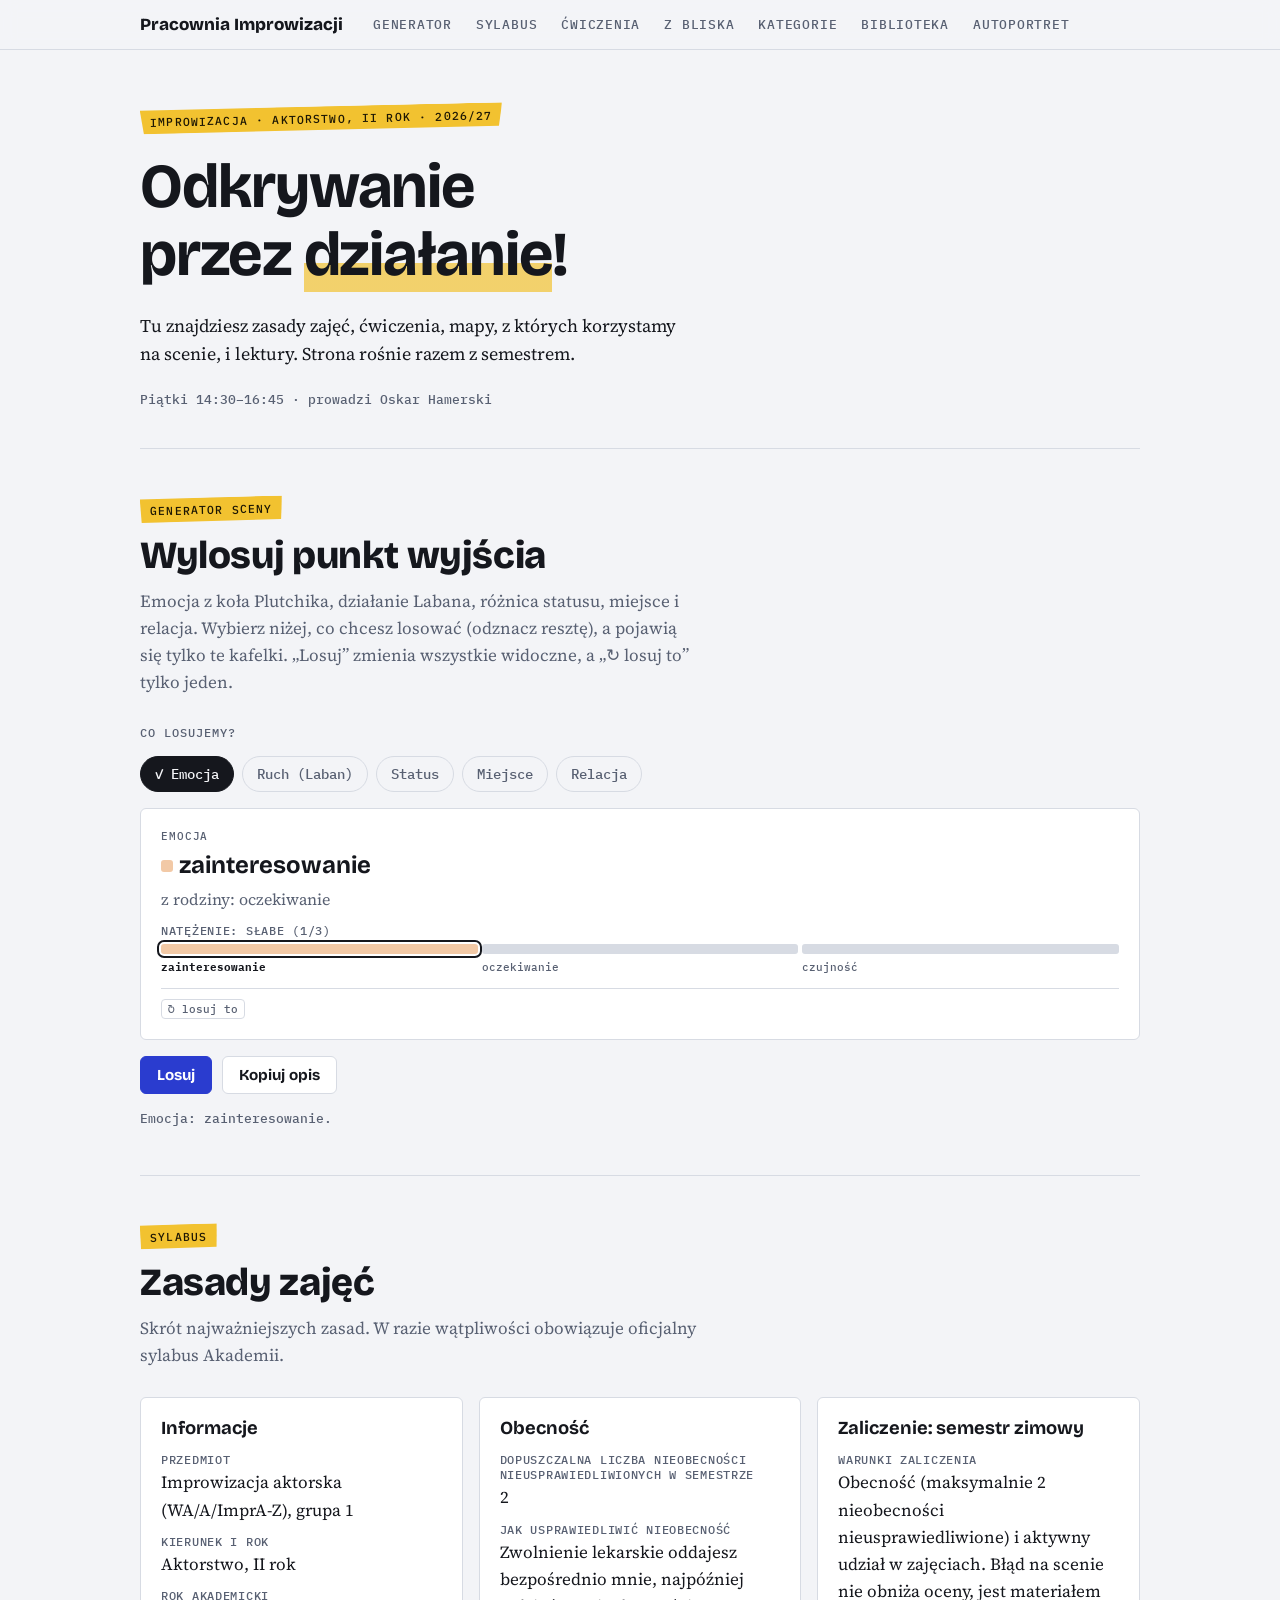
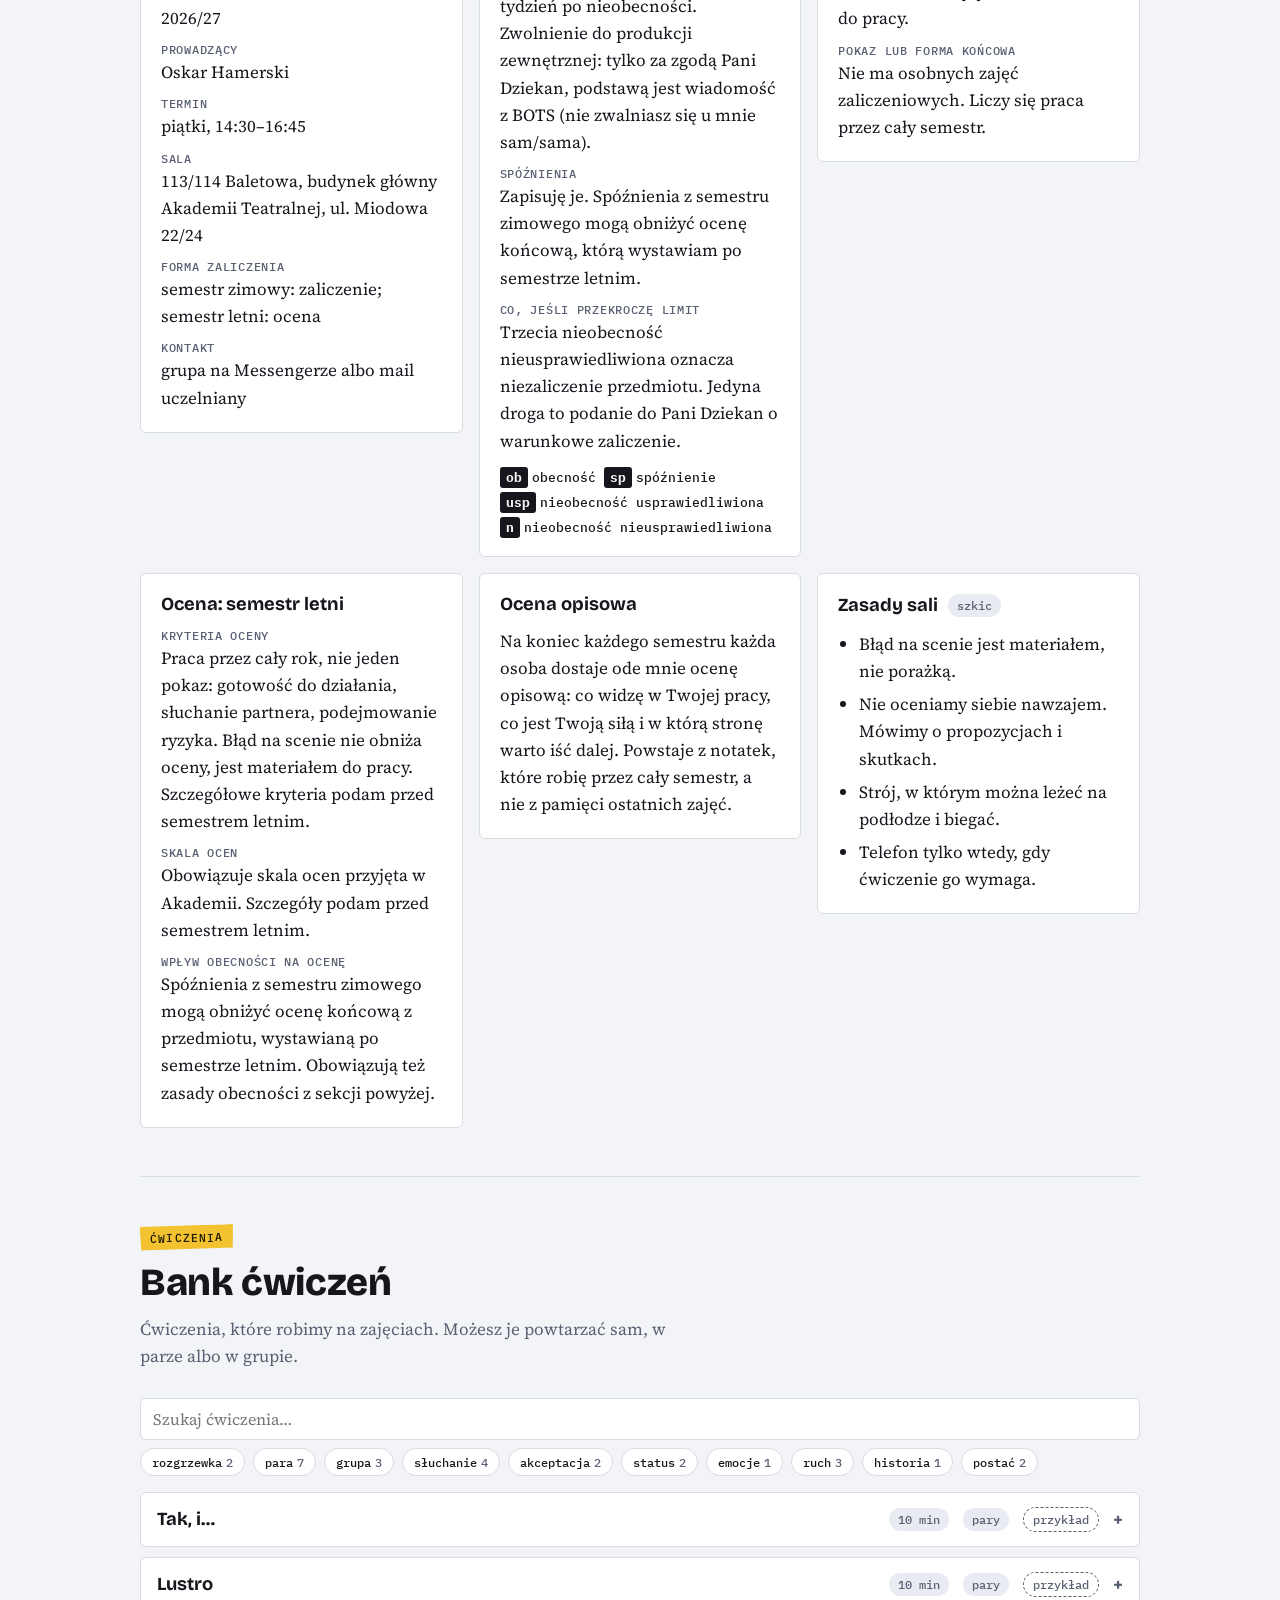
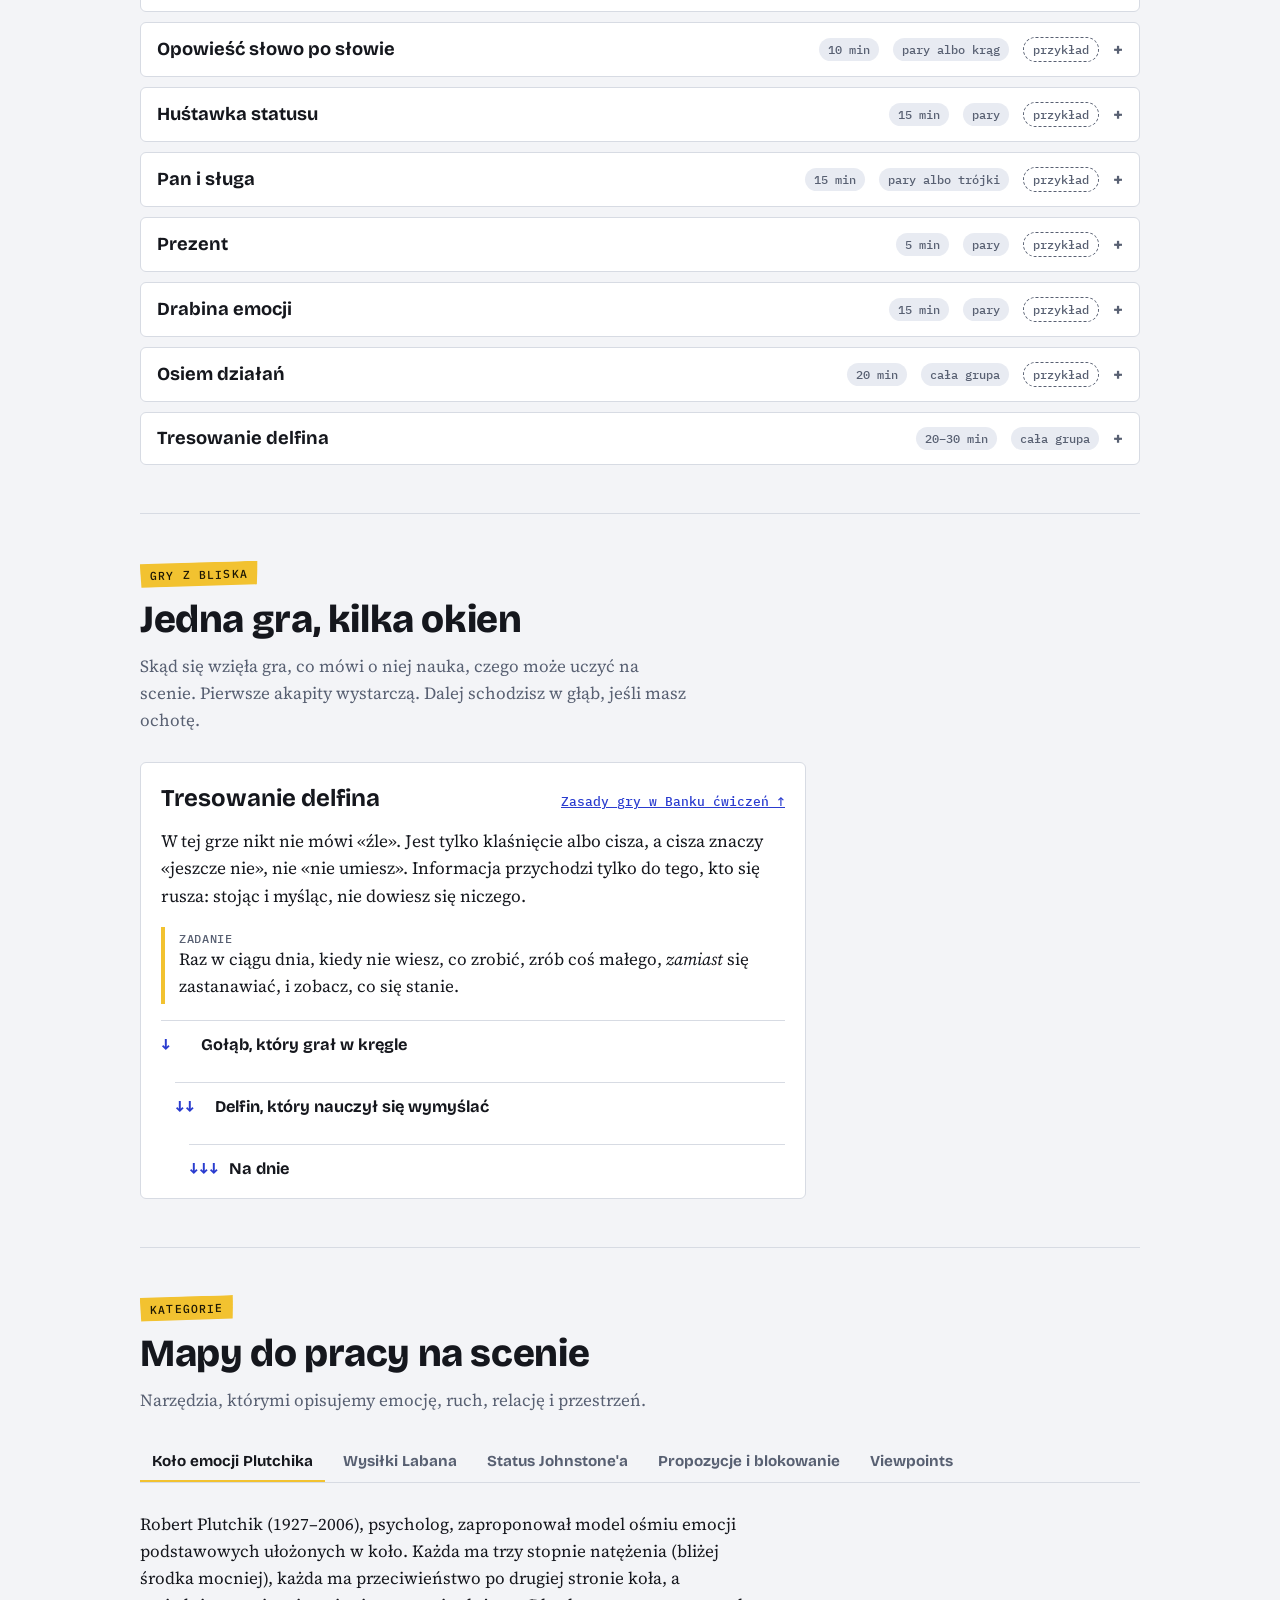
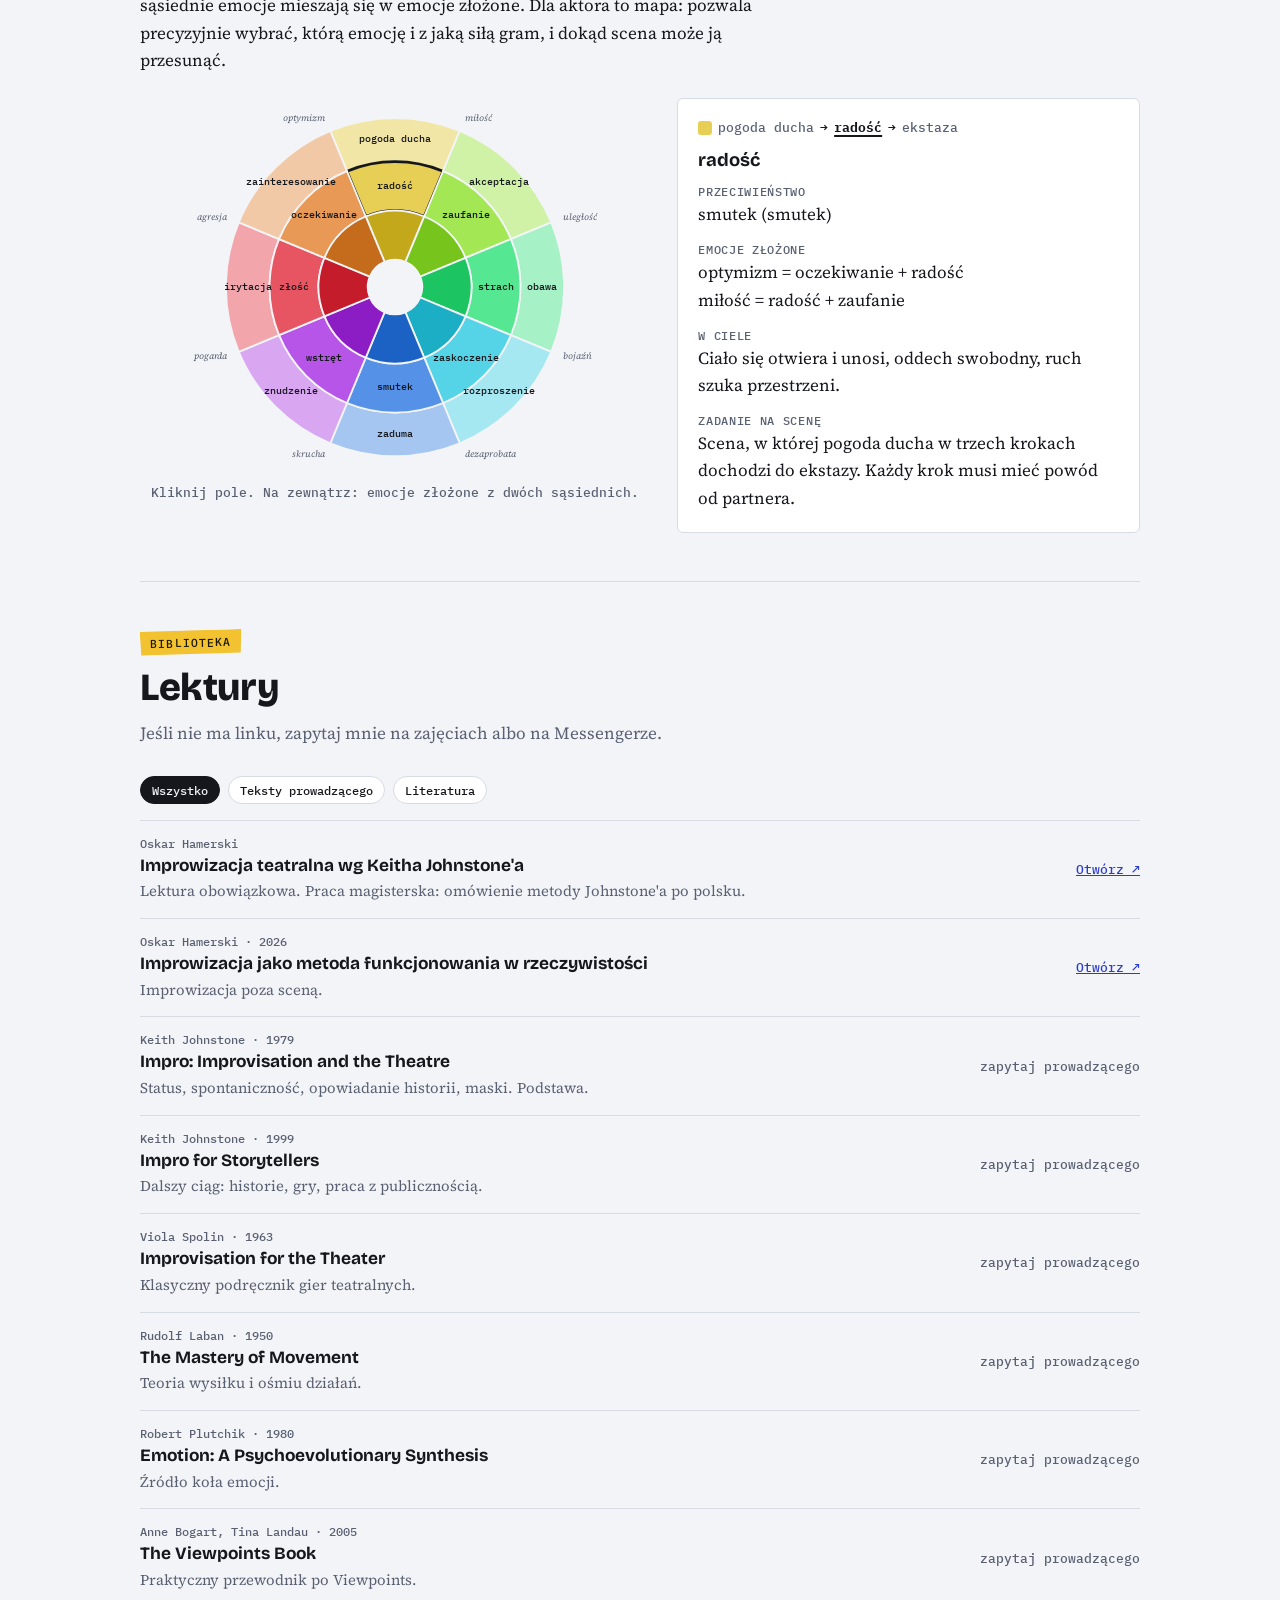
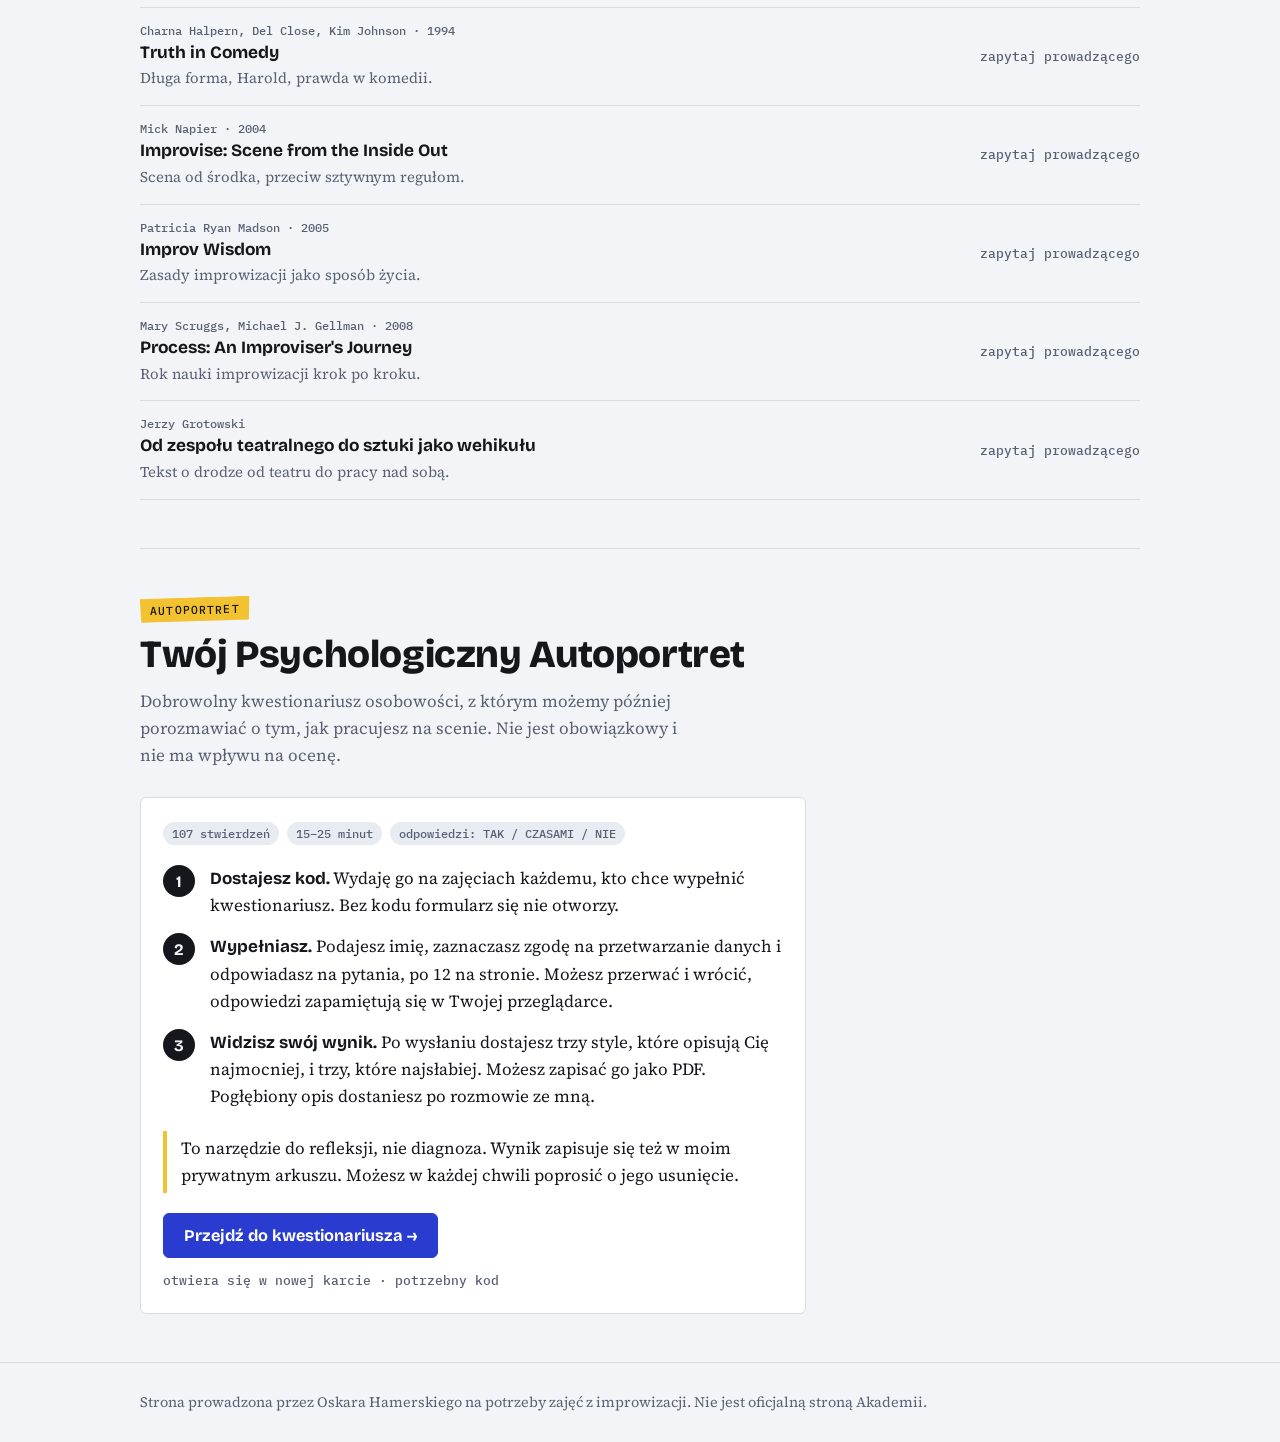
==== index.html @ f1e6081f "Generator scen: domyslnie zaznaczona tylko emocja (reszte mozna dolaczyc), wersja plikow v2 Co-Autho" ====
<!doctype html>
<html lang="pl">
<head>
<meta charset="utf-8">
<meta name="viewport" content="width=device-width, initial-scale=1, viewport-fit=cover">
<title>Pracownia Improwizacji</title>
<meta name="description" content="Sylabus, ćwiczenia, kategorie i biblioteka zajęć z improwizacji prowadzonych przez Oskara Hamerskiego.">
<link rel="preconnect" href="https://fonts.googleapis.com">
<link rel="preconnect" href="https://fonts.gstatic.com" crossorigin>
<link rel="stylesheet" href="https://fonts.googleapis.com/css2?family=Bricolage+Grotesque:opsz,wght@12..96,500;12..96,700;12..96,800&family=IBM+Plex+Mono:wght@500&family=Source+Serif+4:ital,opsz,wght@0,8..60,400;0,8..60,600;1,8..60,400&display=swap">
<link rel="stylesheet" href="assets/style.css?v=2">
</head>
<body>
<header class="top">
  <div class="top-in">
    <a class="brand" href="#start">Pracownia Improwizacji</a>
    <nav class="nav" aria-label="Sekcje">
      <a href="#generator">Generator</a>
      <a href="#sylabus">Sylabus</a>
      <a href="#cwiczenia">Ćwiczenia</a>
      <a href="#z-bliska">Z bliska</a>
      <a href="#kategorie">Kategorie</a>
      <a href="#biblioteka">Biblioteka</a>
      <a href="#autoportret">Autoportret</a>
    </nav>
  </div>
</header>

<main class="wrap">
  <section id="start" class="hero">
    <p class="tape">Improwizacja · Aktorstwo, II rok · 2026/27</p>
    <h1 class="def">
      Odkrywanie przez <em>działanie</em>!
    </h1>
    <p class="lead">Tu znajdziesz zasady zajęć, ćwiczenia, mapy, z których korzystamy na scenie, i lektury. Strona rośnie razem z semestrem.</p>
    <p class="meta">Piątki 14:30–16:45 · prowadzi Oskar Hamerski</p>
  </section>

  <section id="generator" class="sec">
    <div class="sec-h">
      <p class="tape">Generator sceny</p>
      <h2>Wylosuj punkt wyjścia</h2>
      <p class="sec-lead">Emocja z koła Plutchika, działanie Labana, różnica statusu, miejsce i relacja. Wybierz niżej, co chcesz losować (odznacz resztę), a pojawią się tylko te kafelki. „Losuj” zmienia wszystkie widoczne, a „↻ losuj to” tylko jeden.</p>
    </div>
    <div id="gen" class="gen"></div>
  </section>

  <section id="sylabus" class="sec">
    <div class="sec-h">
      <p class="tape">Sylabus</p>
      <h2>Zasady zajęć</h2>
      <p class="sec-lead">Skrót najważniejszych zasad. W razie wątpliwości obowiązuje oficjalny sylabus Akademii.</p>
    </div>
    <div id="syl"></div>
  </section>

  <section id="cwiczenia" class="sec">
    <div class="sec-h">
      <p class="tape">Ćwiczenia</p>
      <h2>Bank ćwiczeń</h2>
      <p class="sec-lead">Ćwiczenia, które robimy na zajęciach. Możesz je powtarzać sam, w parze albo w grupie.</p>
    </div>
    <div id="cw"></div>
  </section>

  <section id="z-bliska" class="sec">
    <div class="sec-h">
      <p class="tape">Gry z bliska</p>
      <h2>Jedna gra, kilka okien</h2>
      <p class="sec-lead">Skąd się wzięła gra, co mówi o niej nauka, czego może uczyć na scenie. Pierwsze akapity wystarczą. Dalej schodzisz w głąb, jeśli masz ochotę.</p>
    </div>
    <div id="gry"></div>
  </section>

  <section id="kategorie" class="sec">
    <div class="sec-h">
      <p class="tape">Kategorie</p>
      <h2>Mapy do pracy na scenie</h2>
      <p class="sec-lead">Narzędzia, którymi opisujemy emocję, ruch, relację i przestrzeń.</p>
    </div>
    <div class="tabs" role="tablist" aria-label="Kategorie">
      <button role="tab" id="t-plutchik" data-tab="plutchik">Koło emocji Plutchika</button>
      <button role="tab" id="t-laban" data-tab="laban">Wysiłki Labana</button>
      <button role="tab" id="t-status" data-tab="status">Status Johnstone'a</button>
      <button role="tab" id="t-propozycje" data-tab="propozycje">Propozycje i blokowanie</button>
      <button role="tab" id="t-viewpoints" data-tab="viewpoints">Viewpoints</button>
    </div>
    <div id="p-plutchik" class="panel" role="tabpanel" aria-labelledby="t-plutchik"></div>
    <div id="p-laban" class="panel" role="tabpanel" aria-labelledby="t-laban" hidden></div>
    <div id="p-status" class="panel" role="tabpanel" aria-labelledby="t-status" hidden></div>
    <div id="p-propozycje" class="panel" role="tabpanel" aria-labelledby="t-propozycje" hidden></div>
    <div id="p-viewpoints" class="panel" role="tabpanel" aria-labelledby="t-viewpoints" hidden></div>
  </section>

  <section id="biblioteka" class="sec">
    <div class="sec-h">
      <p class="tape">Biblioteka</p>
      <h2>Lektury</h2>
      <p class="sec-lead">Jeśli nie ma linku, zapytaj mnie na zajęciach albo na Messengerze.</p>
    </div>
    <div id="bib"></div>
  </section>

  <section id="autoportret" class="sec">
    <div class="sec-h">
      <p class="tape">Autoportret</p>
      <h2>Twój Psychologiczny Autoportret</h2>
      <p class="sec-lead">Dobrowolny kwestionariusz osobowości, z którym możemy później porozmawiać o tym, jak pracujesz na scenie. Nie jest obowiązkowy i nie ma wpływu na ocenę.</p>
    </div>
    <div class="ap">
      <div style="display:flex;flex-wrap:wrap;gap:8px">
        <span class="chip">107 stwierdzeń</span>
        <span class="chip">15–25 minut</span>
        <span class="chip">odpowiedzi: TAK / CZASAMI / NIE</span>
      </div>
      <ol class="ap-steps">
        <li><span><b>Dostajesz kod.</b> Wydaję go na zajęciach każdemu, kto chce wypełnić kwestionariusz. Bez kodu formularz się nie otworzy.</span></li>
        <li><span><b>Wypełniasz.</b> Podajesz imię, zaznaczasz zgodę na przetwarzanie danych i odpowiadasz na pytania, po 12 na stronie. Możesz przerwać i wrócić, odpowiedzi zapamiętują się w Twojej przeglądarce.</span></li>
        <li><span><b>Widzisz swój wynik.</b> Po wysłaniu dostajesz trzy style, które opisują Cię najmocniej, i trzy, które najsłabiej. Możesz zapisać go jako PDF. Pogłębiony opis dostaniesz po rozmowie ze mną.</span></li>
      </ol>
      <p class="ap-note">To narzędzie do refleksji, nie diagnoza. Wynik zapisuje się też w moim prywatnym arkuszu. Możesz w każdej chwili poprosić o jego usunięcie.</p>
      <div class="ap-cta">
        <a class="btn primary" href="https://script.google.com/macros/s/AKfycbxgpThOAe1ADQhDlxIwkeh1YTU3PuHlczWKWN57kG1Lg2QZLA11VHGSIV2u0SUlrQ8Auw/exec" target="_blank" rel="noopener noreferrer">Przejdź do kwestionariusza →</a>
        <span class="gen-note">otwiera się w nowej karcie · potrzebny kod</span>
      </div>
    </div>
  </section>
</main>

<footer class="foot">
  <div class="wrap">
    <p>Strona prowadzona przez Oskara Hamerskiego na potrzeby zajęć z improwizacji. Nie jest oficjalną stroną Akademii.</p>
  </div>
</footer>

<script src="dane/sylabus.js?v=2"></script>
<script src="dane/cwiczenia.js?v=2"></script>
<script src="dane/gry.js?v=2"></script>
<script src="dane/kategorie.js?v=2"></script>
<script src="dane/biblioteka.js?v=2"></script>
<script src="assets/app.js?v=2"></script>
</body>
</html>
---- assets/style.css ----
/* Układ: jedna kolumna jak sala prób; etykiety sekcji jak taśma do oznaczania sceny (spike tape). */
:root {
  --bg: #f3f4f7;
  --surface: #ffffff;
  --fg: #15171d;
  --muted: #586072;
  --line: #d7dbe3;
  --chip: #e8ebf2;
  --accent: #2a3ccf;
  --accent-ink: #ffffff;
  --tape: #f2c230;
  --tape-ink: #1d1704;
  --f-display: "Bricolage Grotesque", "Segoe UI", system-ui, sans-serif;
  --f-body: "Source Serif 4", Georgia, "Times New Roman", serif;
  --f-mono: "IBM Plex Mono", ui-monospace, Consolas, monospace;
  --r: 6px;
}
@media (prefers-color-scheme: dark) {
  :root:not([data-theme="light"]) {
    --bg: #0f1115; --surface: #171a21; --fg: #e7e9ee; --muted: #9aa2b4; --line: #2a2f3a;
    --chip: #222633; --accent: #93a1ff; --accent-ink: #0f1115; --tape: #e6b622; --tape-ink: #1d1704;
    color-scheme: dark;
  }
}
:root[data-theme="dark"] {
  --bg: #0f1115; --surface: #171a21; --fg: #e7e9ee; --muted: #9aa2b4; --line: #2a2f3a;
  --chip: #222633; --accent: #93a1ff; --accent-ink: #0f1115; --tape: #e6b622; --tape-ink: #1d1704;
  color-scheme: dark;
}

* { box-sizing: border-box; }
[hidden] { display: none !important; }
#cw, #bib { display: grid; gap: 16px; }
html { scroll-behavior: smooth; scroll-padding-top: 72px; }
@media (prefers-reduced-motion: reduce) { html { scroll-behavior: auto; } }
body {
  margin: 0; background: var(--bg); color: var(--fg);
  font: 17px/1.6 var(--f-body);
  -webkit-font-smoothing: antialiased;
}
a { color: var(--accent); }
a:focus-visible, button:focus-visible, input:focus-visible, summary:focus-visible { outline: 2px solid var(--accent); outline-offset: 2px; }
h1, h2, h3 { font-family: var(--f-display); text-wrap: balance; line-height: 1.1; margin: 0; }
h2 { font-size: clamp(1.7rem, 4vw, 2.4rem); font-weight: 800; letter-spacing: -0.01em; }
h3 { font-size: 1.15rem; font-weight: 700; }
p { margin: 0; }

.wrap { max-width: 1040px; margin: 0 auto; padding-inline: 20px; }

/* Nagłówek */
.top {
  position: sticky; top: env(safe-area-inset-top, 0px); z-index: 10;
  background: color-mix(in srgb, var(--bg) 88%, transparent);
  backdrop-filter: blur(8px); border-bottom: 1px solid var(--line);
}
.top-in { max-width: 1040px; margin: 0 auto; padding: 10px 20px; display: flex; align-items: center; gap: 20px; }
.brand { font-family: var(--f-display); font-weight: 800; color: var(--fg); text-decoration: none; white-space: nowrap; }
.nav { display: flex; gap: 4px; overflow-x: auto; scrollbar-width: none; min-width: 0; }
.nav::-webkit-scrollbar { display: none; }
.nav a { font: 500 0.8rem var(--f-mono); text-transform: uppercase; letter-spacing: 0.06em; color: var(--muted); text-decoration: none; padding: 6px 10px; border-radius: var(--r); white-space: nowrap; }
.nav a:hover { color: var(--fg); background: var(--chip); }
@media (max-width: 640px) { .brand { display: none; } }

/* Taśma */
.tape {
  display: inline-block; background: var(--tape); color: var(--tape-ink);
  font: 500 0.72rem/1 var(--f-mono); text-transform: uppercase; letter-spacing: 0.1em;
  padding: 7px 10px 6px; transform: rotate(-1.2deg);
  clip-path: polygon(0 4%, 100% 0, 99% 96%, 1% 100%);
}

/* Hero */
.hero { padding-block: 56px 40px; display: grid; gap: 22px; justify-items: start; }
.def { font-size: clamp(2rem, 5.6vw, 3.9rem); font-weight: 700; letter-spacing: -0.02em; max-width: 18ch; }
.def em { font-style: normal; background: linear-gradient(transparent 62%, color-mix(in srgb, var(--tape) 70%, transparent) 62%); }
.lead { max-width: 60ch; font-size: 1.12rem; }
.meta { font: 500 0.8rem var(--f-mono); color: var(--muted); }

/* Sekcje */
.sec { padding-block: 48px; border-top: 1px solid var(--line); display: grid; gap: 28px; }
.sec-h { display: grid; gap: 12px; justify-items: start; }
.sec-lead { color: var(--muted); max-width: 62ch; }

/* Chipy i przyciski */
.chip { display: inline-flex; align-items: center; gap: 6px; font: 500 0.74rem var(--f-mono); padding: 4px 9px; border-radius: 99px; background: var(--chip); color: var(--muted); white-space: nowrap; }
.chip.todo { background: transparent; border: 1px dashed var(--muted); }
.btn {
  font: 700 0.95rem var(--f-display); border: 1px solid var(--line); background: var(--surface); color: var(--fg);
  padding: 9px 16px; border-radius: var(--r); cursor: pointer;
}
.btn:hover { border-color: var(--fg); }
.btn.primary { background: var(--accent); color: var(--accent-ink); border-color: var(--accent); }
.btn[aria-pressed="true"] { background: var(--fg); color: var(--bg); border-color: var(--fg); }

/* Generator */
.gen { display: grid; gap: 16px; }
.gen-grid { display: grid; grid-template-columns: repeat(auto-fit, minmax(240px, 1fr)); gap: 16px; }
.gcard { background: var(--surface); border: 1px solid var(--line); border-radius: var(--r); padding: 20px; display: grid; gap: 8px; align-content: start; min-width: 0; }
.gcard .lab { font: 500 0.7rem var(--f-mono); text-transform: uppercase; letter-spacing: 0.08em; color: var(--muted); display: flex; justify-content: space-between; align-items: center; gap: 8px; }
.gcard .val { font: 700 1.5rem/1.2 var(--f-display); }
.gcard .sub { font-size: 1rem; color: var(--muted); }
.gcard .swatch { width: 12px; height: 12px; border-radius: 3px; display: inline-block; vertical-align: middle; margin-right: 6px; }
.lock { font: 500 0.7rem var(--f-mono); border: 1px solid var(--line); background: transparent; color: var(--muted); border-radius: 4px; padding: 2px 6px; cursor: pointer; }
.lock:hover { border-color: var(--fg); color: var(--fg); }
.gtools { display: flex; justify-content: space-between; align-items: center; gap: 8px; flex-wrap: wrap; margin-top: 6px; padding-top: 10px; border-top: 1px solid var(--line); }
.gen-pick { border: 0; padding: 0; margin: 0; display: flex; flex-wrap: wrap; gap: 8px; align-items: center; }
.gen-pick legend { font: 500 0.75rem var(--f-mono); text-transform: uppercase; letter-spacing: 0.08em; color: var(--muted); padding: 0; margin-bottom: 8px; float: left; width: 100%; }
.chk { cursor: pointer; }
.chk input { position: absolute; opacity: 0; pointer-events: none; }
.chk span { display: inline-block; font: 500 0.85rem var(--f-mono); border: 1px solid var(--line); border-radius: 999px; padding: 8px 14px; color: var(--muted); }
.chk input:checked + span { background: var(--fg); color: var(--bg); border-color: var(--fg); }
.chk input:checked + span::before { content: "✓ "; }
.chk input:focus-visible + span { outline: 2px solid var(--accent); outline-offset: 2px; }
.skala { display: grid; gap: 6px; margin-top: 10px; }
.skala-t { font: 500 0.75rem var(--f-mono); text-transform: uppercase; letter-spacing: 0.06em; }
.skala-p { display: grid; grid-template-columns: repeat(3, 1fr); gap: 4px; }
.skala-s { height: 10px; border-radius: 3px; background: var(--line); }
.skala-s.cur { outline: 2px solid var(--fg); outline-offset: 2px; }
.skala-n { display: grid; grid-template-columns: repeat(3, 1fr); gap: 4px; font: 500 0.7rem var(--f-mono); color: var(--muted); }
.skala-n .cur { color: var(--fg); font-weight: 700; }
.gen-actions { display: flex; flex-wrap: wrap; gap: 10px; align-items: center; }
.gen-note { font: 500 0.8rem var(--f-mono); color: var(--muted); }

/* Sylabus */
.syl { display: grid; grid-template-columns: repeat(auto-fit, minmax(300px, 1fr)); gap: 16px; align-items: start; }
.block { background: var(--surface); border: 1px solid var(--line); border-radius: var(--r); padding: 20px; display: grid; gap: 14px; align-content: start; min-width: 0; }
.block h3 { display: flex; align-items: center; gap: 10px; flex-wrap: wrap; }
.dl { display: grid; gap: 10px; margin: 0; }
.dl div { display: grid; gap: 2px; }
.dl dt { font: 500 0.74rem var(--f-mono); text-transform: uppercase; letter-spacing: 0.06em; color: var(--muted); }
.dl dd { margin: 0; }
.codes { display: flex; flex-wrap: wrap; gap: 8px; }
.code { font: 500 0.8rem var(--f-mono); }
.code b { background: var(--fg); color: var(--bg); padding: 2px 6px; border-radius: 3px; margin-right: 4px; }
.list { margin: 0; padding-left: 1.2em; display: grid; gap: 6px; }

/* Ćwiczenia */
.filters { display: flex; flex-wrap: wrap; gap: 8px; align-items: center; }
.search { flex: 1 1 220px; min-width: 0; font: 400 1rem var(--f-body); padding: 9px 12px; border: 1px solid var(--line); border-radius: var(--r); background: var(--surface); color: var(--fg); }
.tagbtn { font: 500 0.78rem var(--f-mono); border: 1px solid var(--line); background: var(--surface); color: var(--fg); border-radius: 99px; padding: 5px 11px; cursor: pointer; }
.tagbtn[aria-pressed="true"] { background: var(--fg); color: var(--bg); border-color: var(--fg); }
.tagbtn .n { color: var(--muted); margin-left: 4px; }
.tagbtn[aria-pressed="true"] .n { color: inherit; opacity: 0.7; }
.cw-list { display: grid; gap: 10px; }
.cw { background: var(--surface); border: 1px solid var(--line); border-radius: var(--r); }
.cw summary { list-style: none; cursor: pointer; padding: 14px 16px; display: flex; flex-wrap: wrap; gap: 8px 14px; align-items: center; }
.cw summary::-webkit-details-marker { display: none; }
.cw summary h3 { flex: 1 1 200px; }
.cw summary::after { content: "+"; font: 700 1.2rem var(--f-display); color: var(--muted); }
.cw[open] summary::after { content: "−"; }
.cw-body { padding: 0 16px 16px; display: grid; gap: 10px; max-width: 70ch; }
.cw-body .k { font: 500 0.72rem var(--f-mono); text-transform: uppercase; letter-spacing: 0.06em; color: var(--muted); display: block; }
.cw-tags { display: flex; flex-wrap: wrap; gap: 6px; }
.empty { color: var(--muted); font-style: italic; }

/* Gry z bliska: rdzeń widoczny, dygresje schodzą coraz głębiej */
#gry { display: grid; gap: 16px; }
.gra { background: var(--surface); border: 1px solid var(--line); border-radius: var(--r); padding: 22px 20px 8px; display: grid; gap: 16px; max-width: 74ch; min-width: 0; }
.gra-h { display: flex; flex-wrap: wrap; align-items: baseline; justify-content: space-between; gap: 6px 16px; }
.gra-h h3 { font-size: 1.5rem; }
.more { font: 500 0.8rem var(--f-mono); }
.gra-rdzen { display: grid; gap: 10px; font-size: 1.08rem; }
.gra-zad { border-left: 4px solid var(--tape); padding: 4px 0 4px 14px; }
.gra .k { font: 500 0.72rem var(--f-mono); text-transform: uppercase; letter-spacing: 0.06em; color: var(--muted); display: block; }
.warstwa { border-top: 1px solid var(--line); }
.warstwa.g2 { margin-left: 14px; }
.warstwa.g3 { margin-left: 28px; }
@media (max-width: 520px) { .warstwa.g2, .warstwa.g3 { margin-left: 0; } }
.warstwa summary { list-style: none; cursor: pointer; padding: 12px 0; font: 700 1.02rem var(--f-display); display: flex; gap: 10px; align-items: baseline; }
.warstwa summary::-webkit-details-marker { display: none; }
.warstwa .strz { font-family: var(--f-mono); color: var(--accent); min-width: 3ch; }
.warstwa-body { display: grid; gap: 10px; padding-bottom: 16px; }
.gra-pyt { font: 700 1.2rem/1.3 var(--f-display); }

/* Zakładki kategorii */
.tabs { display: flex; gap: 6px; overflow-x: auto; padding-bottom: 4px; border-bottom: 1px solid var(--line); }
.tabs button { font: 700 0.95rem var(--f-display); white-space: nowrap; border: 0; background: transparent; color: var(--muted); padding: 10px 12px; cursor: pointer; border-bottom: 3px solid transparent; margin-bottom: -5px; }
.tabs button[aria-selected="true"] { color: var(--fg); border-bottom-color: var(--tape); }
.panel { display: grid; gap: 24px; }
.intro { max-width: 68ch; }

/* Plutchik */
.pl { display: grid; grid-template-columns: minmax(0, 1.1fr) minmax(0, 1fr); gap: 28px; align-items: start; }
@media (max-width: 760px) { .pl { grid-template-columns: 1fr; } }
.wheel { width: 100%; max-width: 480px; height: auto; display: block; margin: 0 auto; }
.wheel path { cursor: pointer; stroke: var(--bg); stroke-width: 2; transition: opacity .15s; }
.wheel path:hover { opacity: .85; }
.wheel path.sel { stroke: var(--fg); stroke-width: 3; }
.wheel text { pointer-events: none; font-family: var(--f-mono); }
.wheel .lbl { fill: #14161b; font-size: 10.5px; font-weight: 500; }
.wheel .dyad { fill: var(--muted); font-size: 10px; font-style: italic; font-family: var(--f-body); }
.detail { background: var(--surface); border: 1px solid var(--line); border-radius: var(--r); padding: 20px; display: grid; gap: 14px; min-width: 0; }
.steps { display: flex; flex-wrap: wrap; gap: 6px; align-items: center; font: 500 0.82rem var(--f-mono); }
.steps span.on { font-weight: 700; color: var(--fg); text-decoration: underline; text-decoration-thickness: 2px; text-underline-offset: 3px; }
.steps span { color: var(--muted); }
.kv { display: grid; gap: 2px; }
.kv .k { font: 500 0.72rem var(--f-mono); text-transform: uppercase; letter-spacing: 0.06em; color: var(--muted); }

/* Laban */
.lb { display: grid; grid-template-columns: minmax(0, 1fr) minmax(0, 1fr); gap: 24px; align-items: start; }
@media (max-width: 760px) { .lb { grid-template-columns: 1fr; } }
.factor { display: grid; gap: 6px; }
.factor .fn { font: 700 1rem var(--f-display); }
.factor .fd { font-size: 0.9rem; color: var(--muted); }
.seg { display: inline-flex; border: 1px solid var(--line); border-radius: var(--r); overflow: hidden; width: fit-content; max-width: 100%; }
.seg button { font: 500 0.85rem var(--f-mono); border: 0; background: var(--surface); color: var(--fg); padding: 8px 14px; cursor: pointer; }
.seg button + button { border-left: 1px solid var(--line); }
.seg button[aria-pressed="true"] { background: var(--fg); color: var(--bg); }
.lb-res .big { font: 800 clamp(2rem, 5vw, 2.8rem)/1 var(--f-display); }
.lb-res .en { font: 500 0.82rem var(--f-mono); color: var(--muted); }
.cube { display: grid; grid-template-columns: repeat(4, minmax(0, 1fr)); gap: 6px; }
@media (max-width: 480px) { .cube { grid-template-columns: repeat(2, minmax(0, 1fr)); } }
.cube button { font: 500 0.78rem var(--f-mono); border: 1px solid var(--line); background: var(--surface); color: var(--fg); border-radius: var(--r); padding: 8px 6px; cursor: pointer; }
.cube button[aria-pressed="true"] { border-color: var(--tape); box-shadow: inset 0 0 0 2px var(--tape); }

/* Status */
.st { display: grid; gap: 20px; }
.seesaw { width: 100%; max-width: 560px; height: auto; display: block; margin: 0 auto; }
.seesaw .beam { transition: transform .25s ease; transform-origin: 280px 150px; }
@media (prefers-reduced-motion: reduce) { .seesaw .beam { transition: none; } }
.slider-row { display: grid; grid-template-columns: auto 1fr auto; gap: 12px; align-items: center; max-width: 560px; margin: 0 auto; width: 100%; }
.slider-row label { font: 500 0.8rem var(--f-mono); }
.slider-row input { width: 100%; accent-color: var(--accent); }
.slider-row output { font: 700 1.1rem var(--f-display); font-variant-numeric: tabular-nums; min-width: 3ch; text-align: right; }
.two { display: grid; grid-template-columns: repeat(auto-fit, minmax(260px, 1fr)); gap: 16px; }
.cards { display: grid; grid-template-columns: repeat(auto-fit, minmax(230px, 1fr)); gap: 12px; }
.card { background: var(--surface); border: 1px solid var(--line); border-radius: var(--r); padding: 16px; display: grid; gap: 6px; align-content: start; min-width: 0; }
.card p { font-size: 0.95rem; }
.grp-h { font: 500 0.75rem var(--f-mono); text-transform: uppercase; letter-spacing: 0.08em; color: var(--muted); }

/* Biblioteka */
.bib-list { display: grid; gap: 0; border-top: 1px solid var(--line); }
.book { display: grid; grid-template-columns: 1fr auto; gap: 4px 16px; padding: 14px 0; border-bottom: 1px solid var(--line); align-items: baseline; }
.book .au { font: 500 0.78rem var(--f-mono); color: var(--muted); }
.book .ti { font: 700 1.08rem/1.25 var(--f-display); }
.book .op { font-size: 0.93rem; color: var(--muted); grid-column: 1; }
.book .go { grid-row: 1 / span 3; grid-column: 2; align-self: center; font: 500 0.8rem var(--f-mono); white-space: nowrap; }
.book .go.none { color: var(--muted); }
@media (max-width: 520px) { .book { grid-template-columns: 1fr; } .book .go { grid-row: auto; grid-column: 1; } }

/* Autoportret */
.ap { display: grid; gap: 20px; max-width: 74ch; background: var(--surface); border: 1px solid var(--line); border-radius: var(--r); padding: 24px 22px; }
.ap-steps { list-style: none; margin: 0; padding: 0; display: grid; gap: 14px; counter-reset: s; }
.ap-steps li { display: grid; grid-template-columns: 2.2rem 1fr; gap: 12px; align-items: start; counter-increment: s; }
.ap-steps li::before { content: counter(s); font: 700 1rem var(--f-display); background: var(--fg); color: var(--bg); width: 2rem; height: 2rem; border-radius: 50%; display: grid; place-items: center; }
.ap-steps b { font-family: var(--f-display); }
.ap-note { border-left: 4px solid var(--tape); padding: 4px 0 4px 14px; margin: 0; }
.ap-cta { display: flex; flex-wrap: wrap; gap: 14px; align-items: center; }
.ap-cta .btn { text-decoration: none; display: inline-block; padding: 12px 20px; font-size: 1.02rem; }

.foot { border-top: 1px solid var(--line); padding-block: 28px; color: var(--muted); font-size: 0.9rem; }
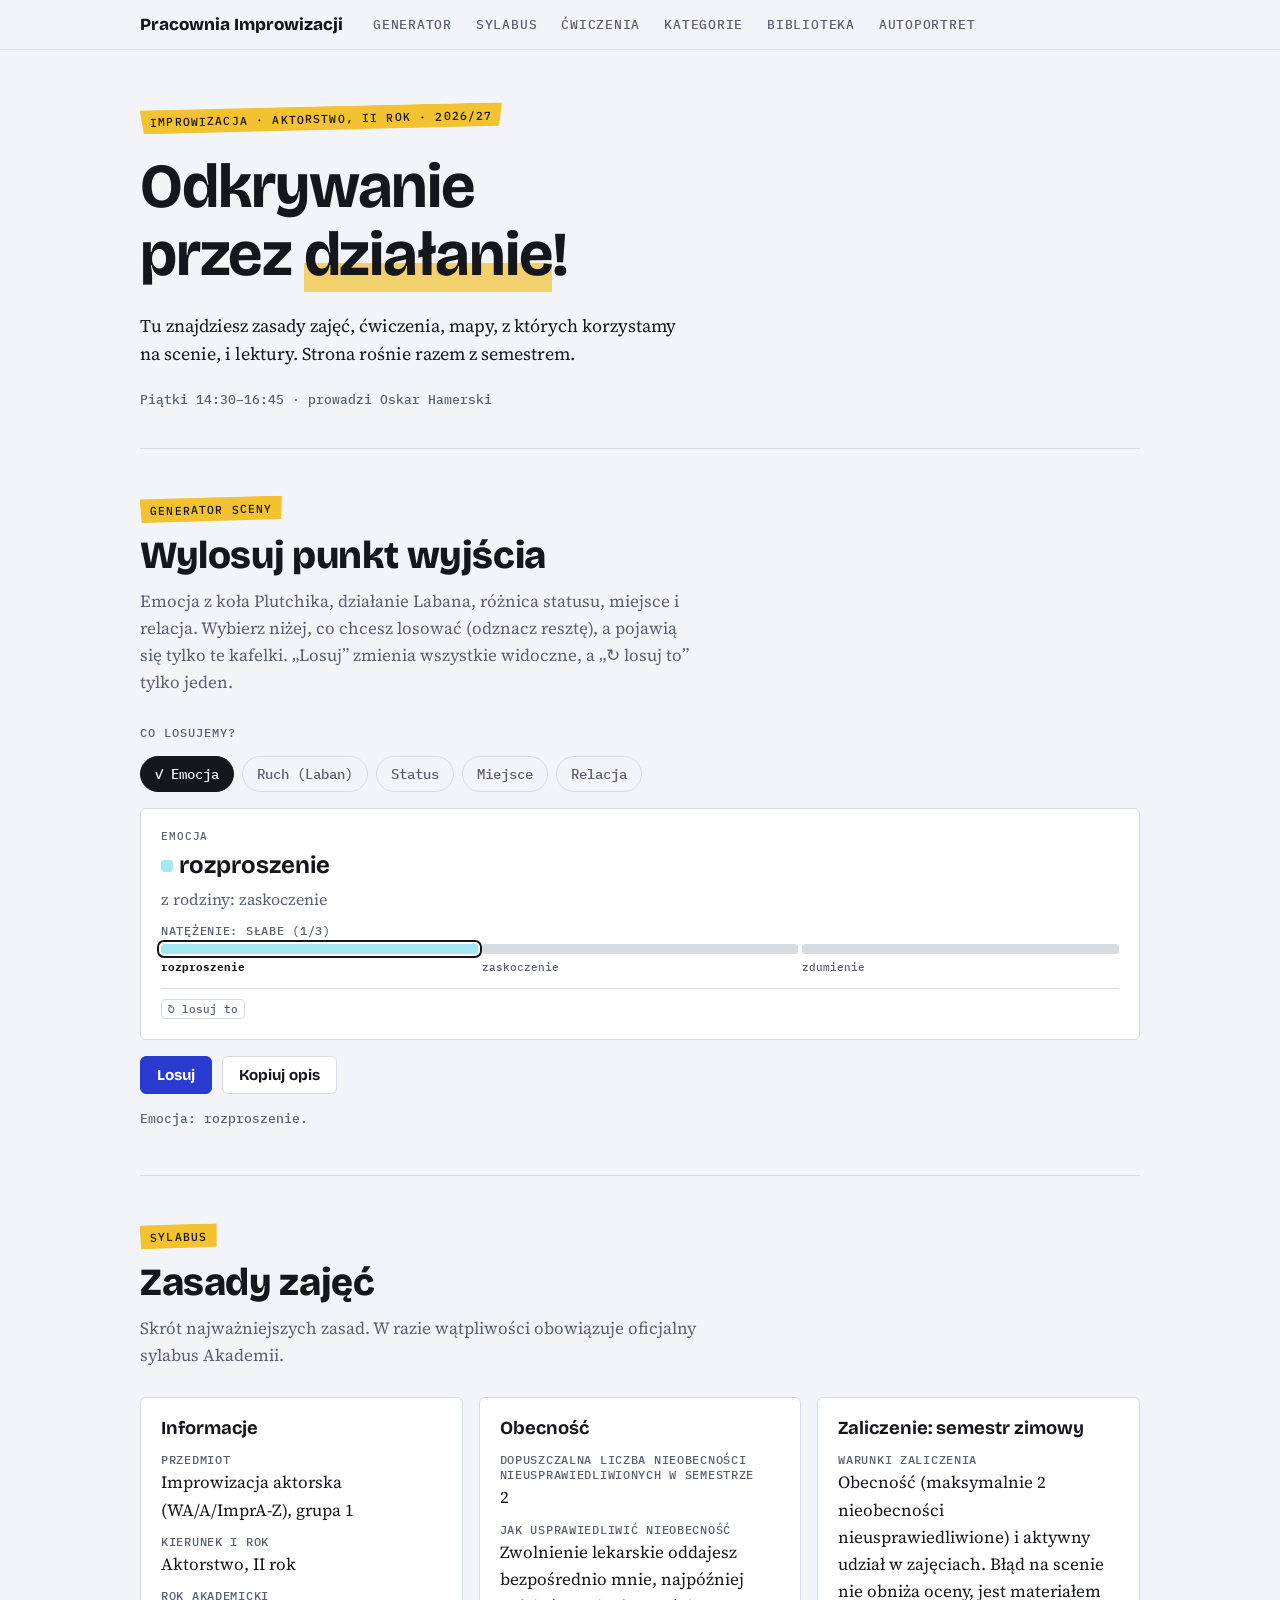
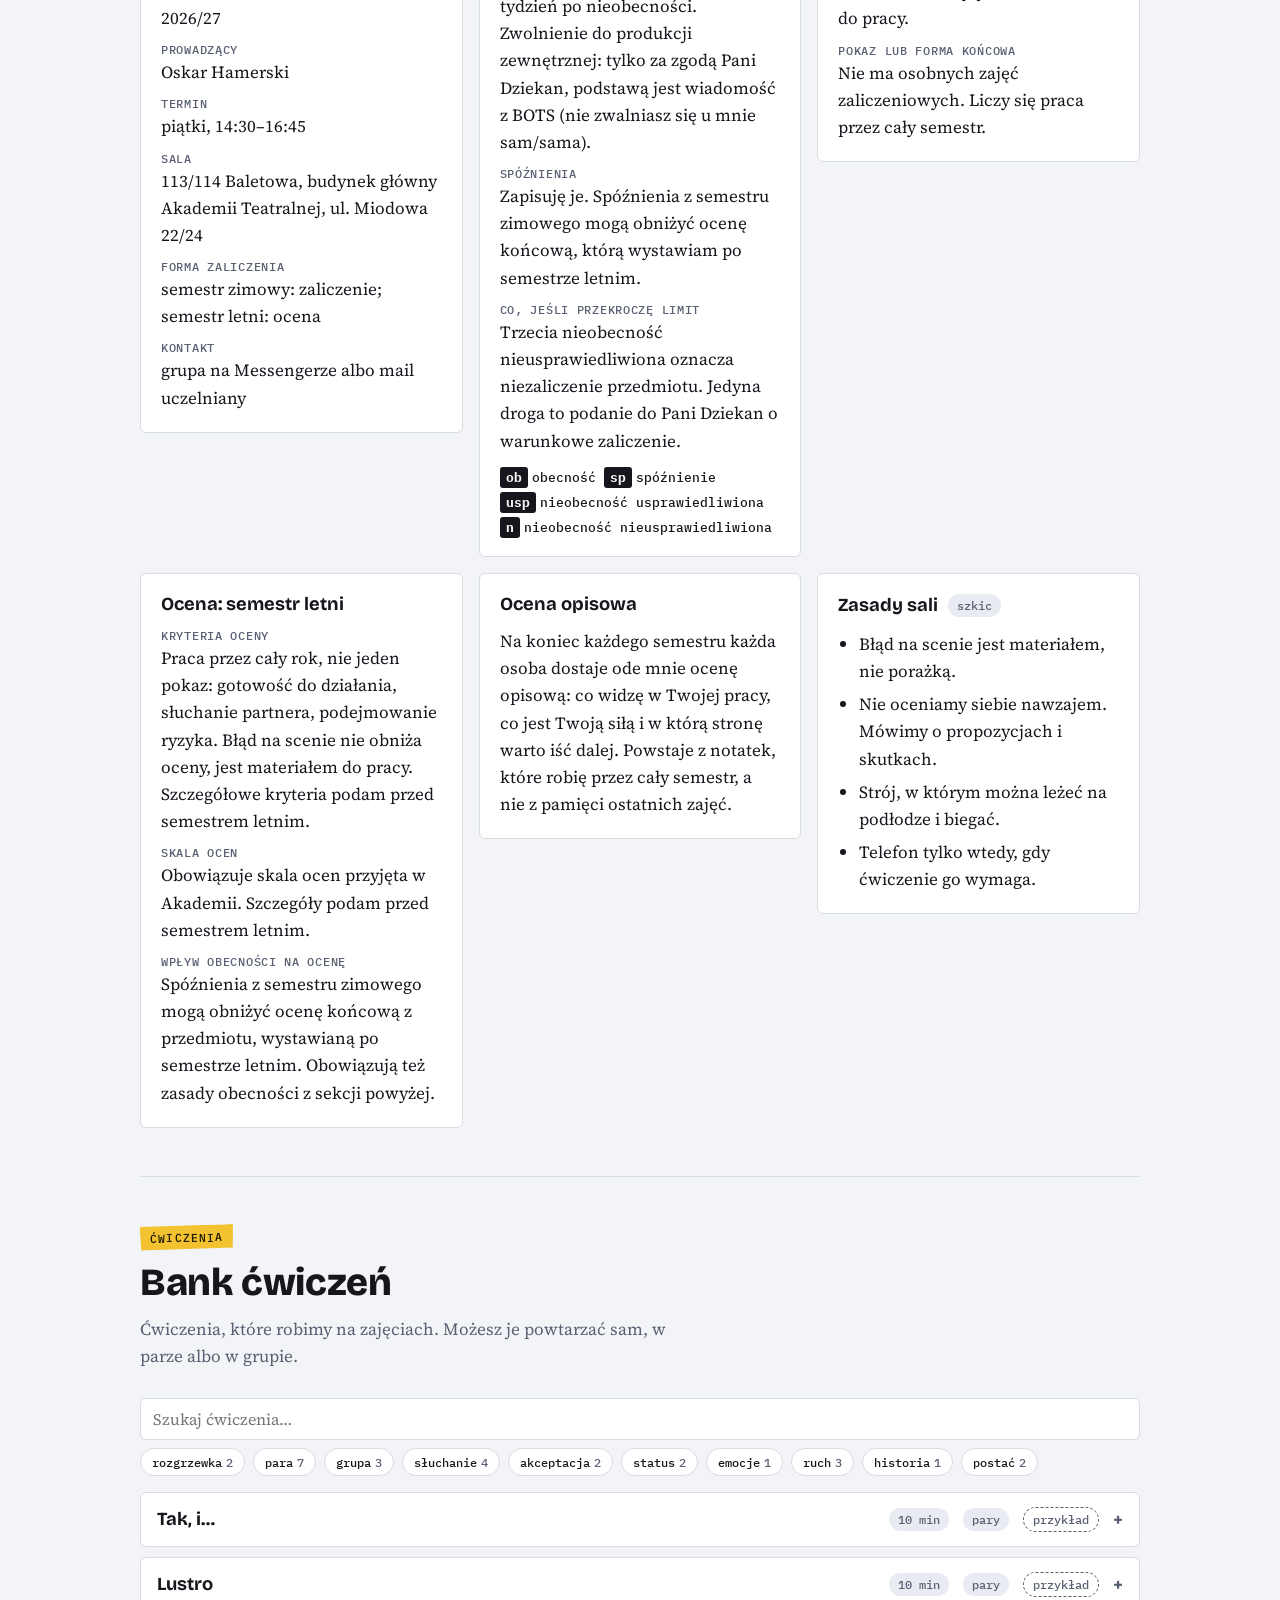
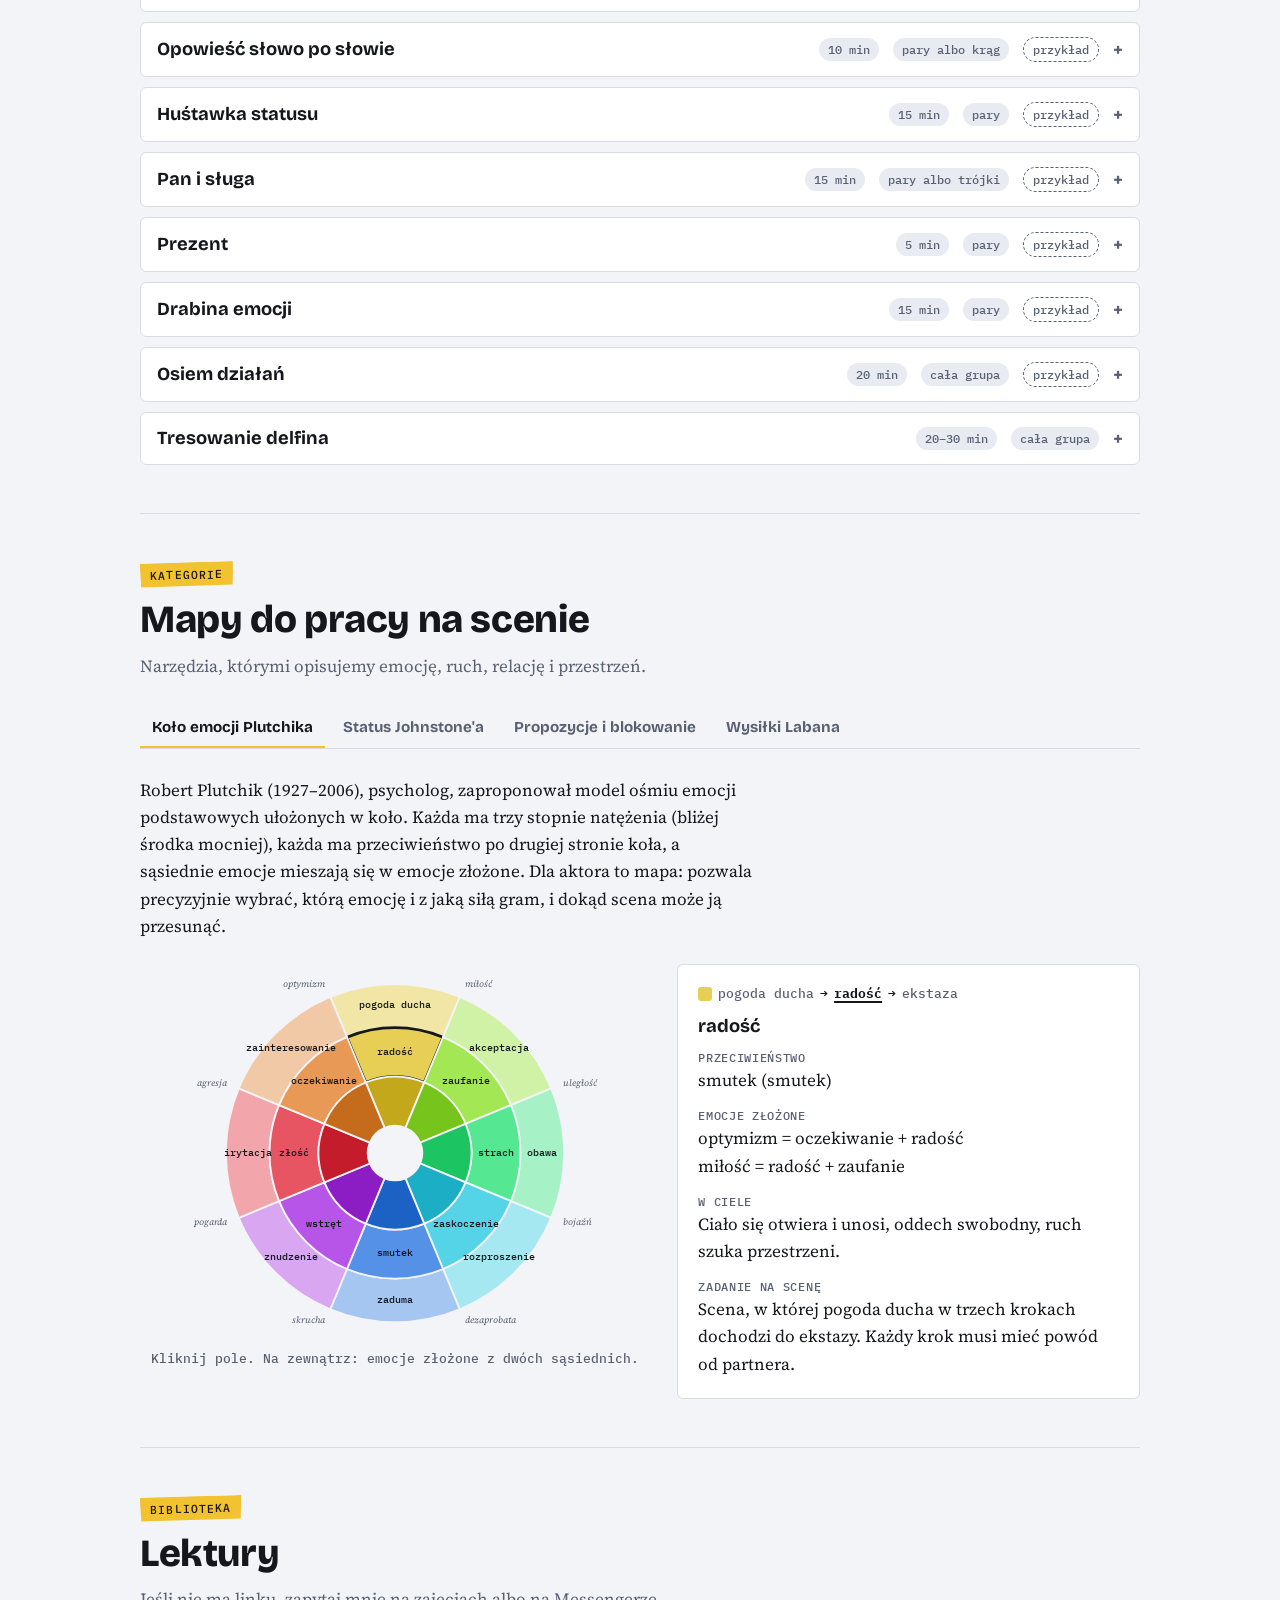
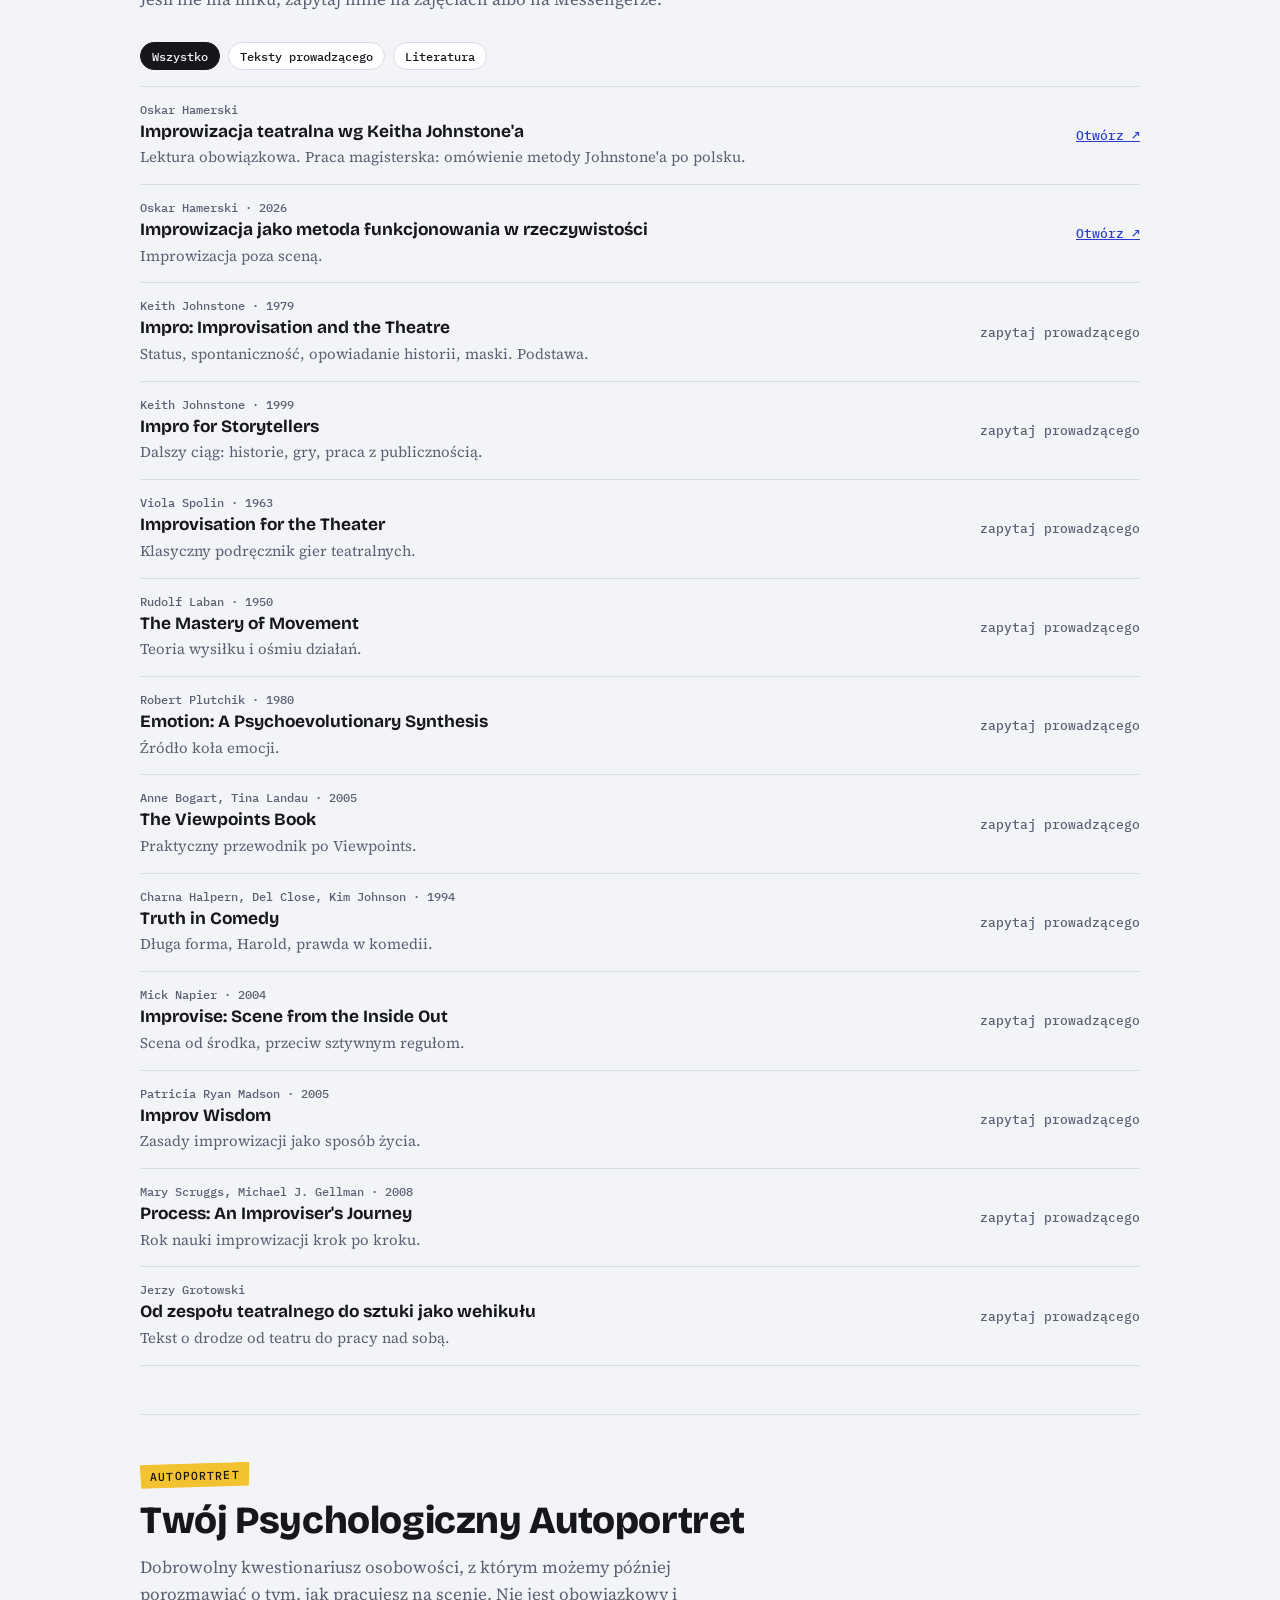
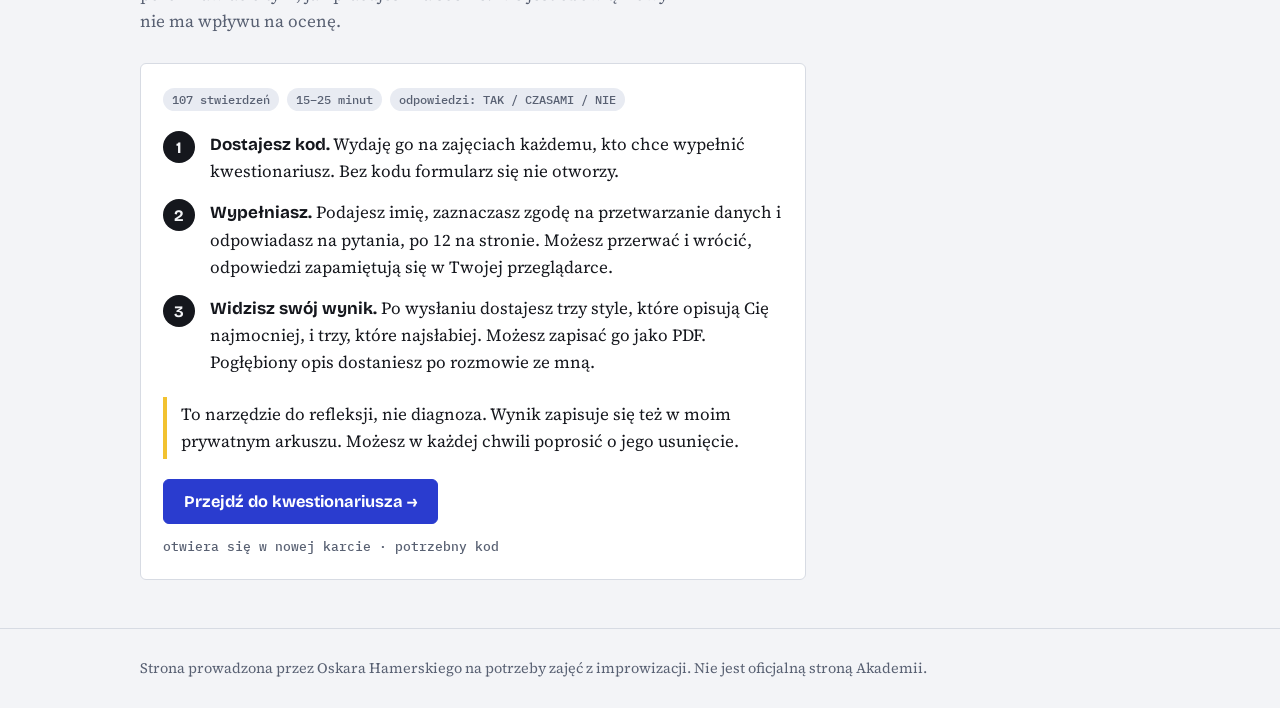
==== commit 83e8350d: "Kategorie: bez Viewpoints, Laban na koncu, hasla TILT i REINKORPORACJA; wyciszona sekcja Gry z blisk" ====
--- a/index.html
+++ b/index.html
@@ -8,7 +8,7 @@
 <link rel="preconnect" href="https://fonts.googleapis.com">
 <link rel="preconnect" href="https://fonts.gstatic.com" crossorigin>
 <link rel="stylesheet" href="https://fonts.googleapis.com/css2?family=Bricolage+Grotesque:opsz,wght@12..96,500;12..96,700;12..96,800&family=IBM+Plex+Mono:wght@500&family=Source+Serif+4:ital,opsz,wght@0,8..60,400;0,8..60,600;1,8..60,400&display=swap">
-<link rel="stylesheet" href="assets/style.css?v=2">
+<link rel="stylesheet" href="assets/style.css?v=3">
 </head>
 <body>
 <header class="top">
@@ -18,7 +18,7 @@
       <a href="#generator">Generator</a>
       <a href="#sylabus">Sylabus</a>
       <a href="#cwiczenia">Ćwiczenia</a>
-      <a href="#z-bliska">Z bliska</a>
+      <!-- <a href="#z-bliska">Z bliska</a> -->
       <a href="#kategorie">Kategorie</a>
       <a href="#biblioteka">Biblioteka</a>
       <a href="#autoportret">Autoportret</a>
@@ -63,6 +63,7 @@
     <div id="cw"></div>
   </section>
 
+  <!-- Gry z bliska: wyciszone (do przywrócenia usuń znaczniki komentarza)
   <section id="z-bliska" class="sec">
     <div class="sec-h">
       <p class="tape">Gry z bliska</p>
@@ -71,6 +72,7 @@
     </div>
     <div id="gry"></div>
   </section>
+  -->
 
   <section id="kategorie" class="sec">
     <div class="sec-h">
@@ -80,16 +82,14 @@
     </div>
     <div class="tabs" role="tablist" aria-label="Kategorie">
       <button role="tab" id="t-plutchik" data-tab="plutchik">Koło emocji Plutchika</button>
-      <button role="tab" id="t-laban" data-tab="laban">Wysiłki Labana</button>
       <button role="tab" id="t-status" data-tab="status">Status Johnstone'a</button>
       <button role="tab" id="t-propozycje" data-tab="propozycje">Propozycje i blokowanie</button>
-      <button role="tab" id="t-viewpoints" data-tab="viewpoints">Viewpoints</button>
+      <button role="tab" id="t-laban" data-tab="laban">Wysiłki Labana</button>
     </div>
     <div id="p-plutchik" class="panel" role="tabpanel" aria-labelledby="t-plutchik"></div>
-    <div id="p-laban" class="panel" role="tabpanel" aria-labelledby="t-laban" hidden></div>
     <div id="p-status" class="panel" role="tabpanel" aria-labelledby="t-status" hidden></div>
     <div id="p-propozycje" class="panel" role="tabpanel" aria-labelledby="t-propozycje" hidden></div>
-    <div id="p-viewpoints" class="panel" role="tabpanel" aria-labelledby="t-viewpoints" hidden></div>
+    <div id="p-laban" class="panel" role="tabpanel" aria-labelledby="t-laban" hidden></div>
   </section>
 
   <section id="biblioteka" class="sec">
@@ -133,11 +133,11 @@
   </div>
 </footer>
 
-<script src="dane/sylabus.js?v=2"></script>
-<script src="dane/cwiczenia.js?v=2"></script>
-<script src="dane/gry.js?v=2"></script>
-<script src="dane/kategorie.js?v=2"></script>
-<script src="dane/biblioteka.js?v=2"></script>
-<script src="assets/app.js?v=2"></script>
+<script src="dane/sylabus.js?v=3"></script>
+<script src="dane/cwiczenia.js?v=3"></script>
+<script src="dane/gry.js?v=3"></script>
+<script src="dane/kategorie.js?v=3"></script>
+<script src="dane/biblioteka.js?v=3"></script>
+<script src="assets/app.js?v=3"></script>
 </body>
 </html>
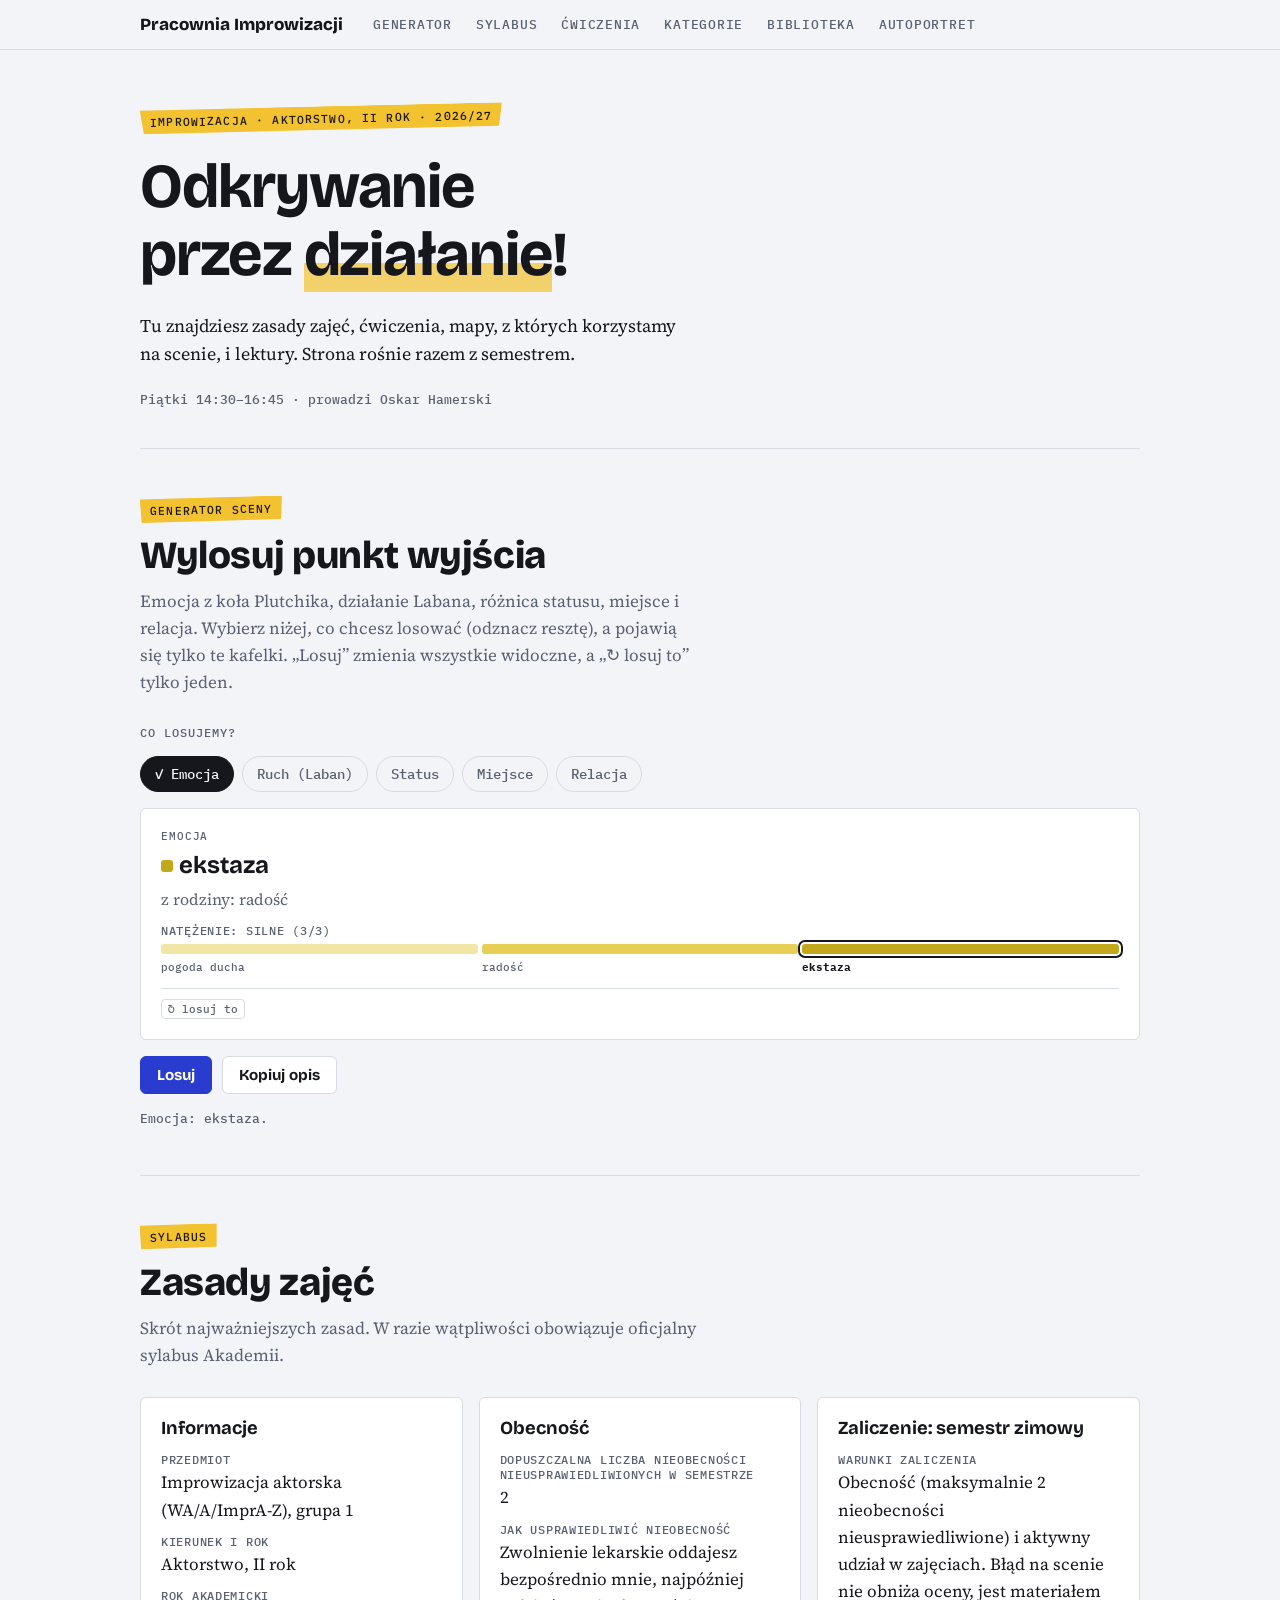
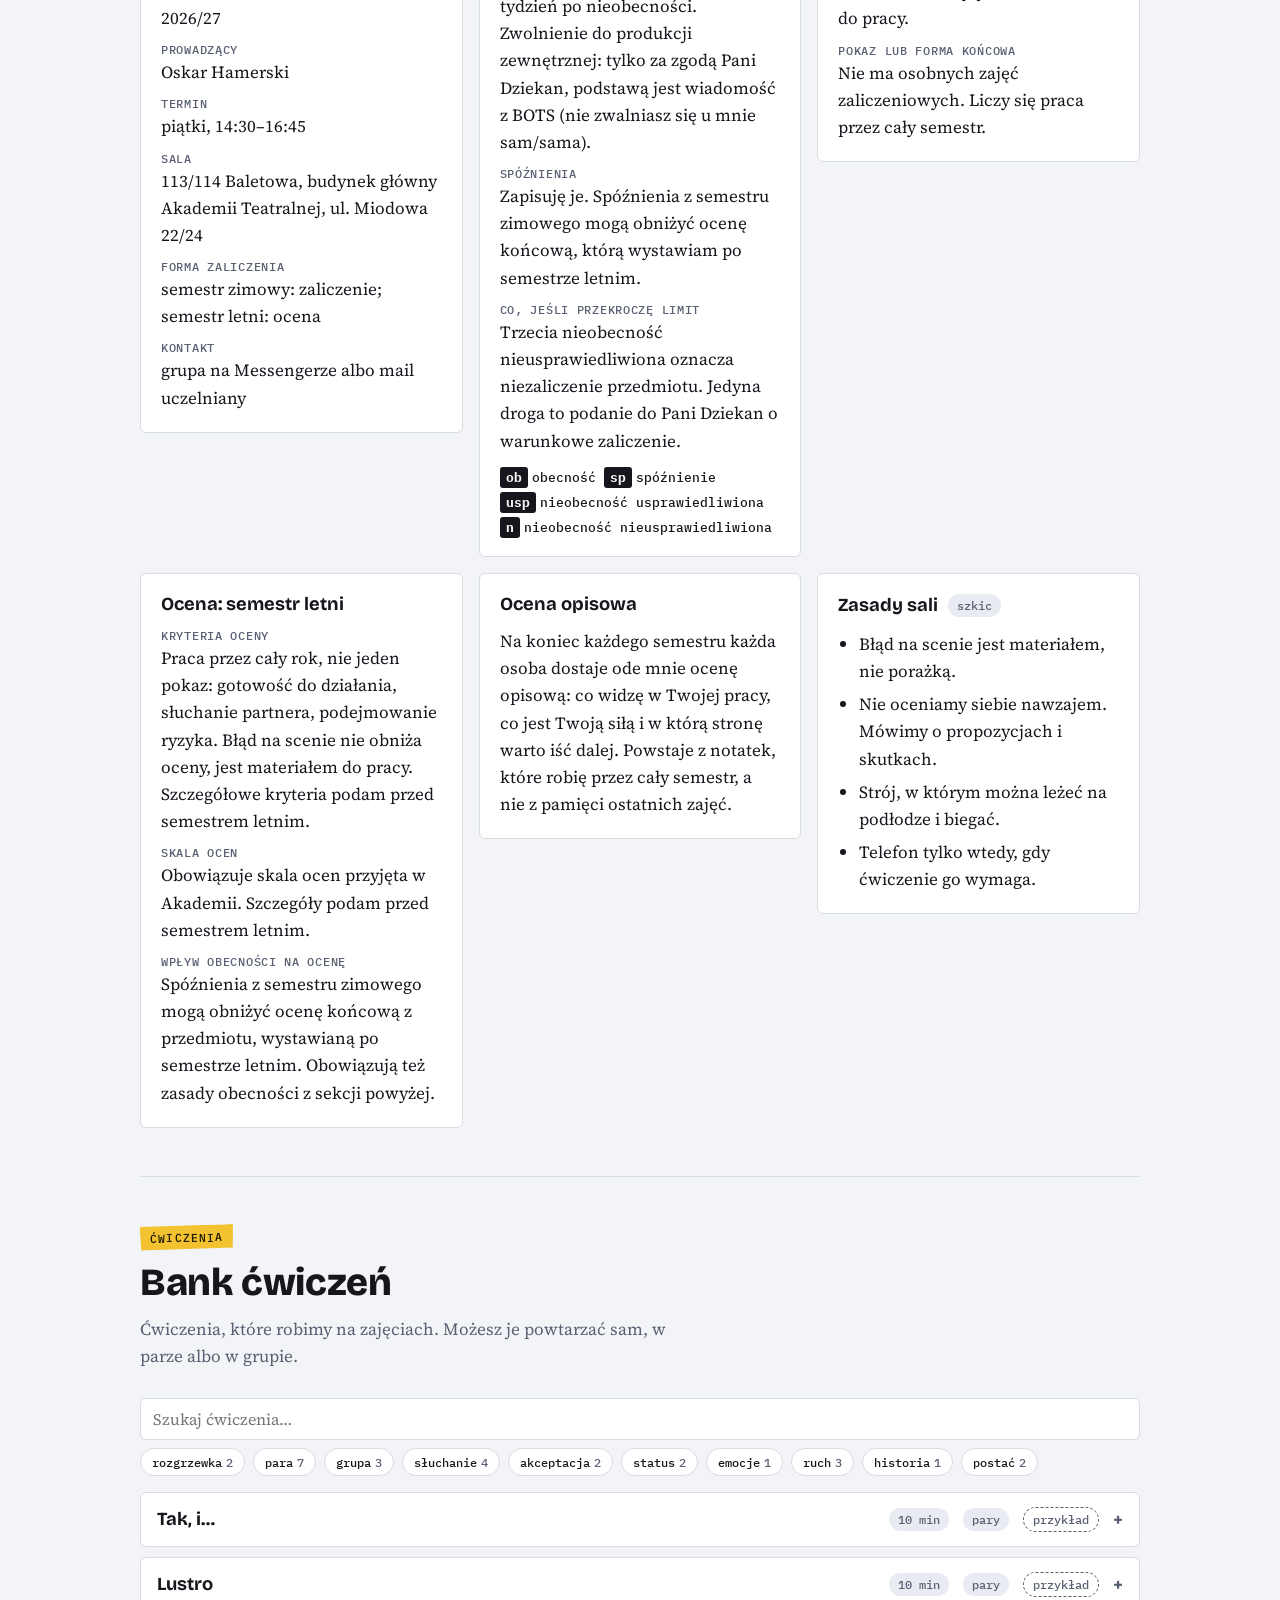
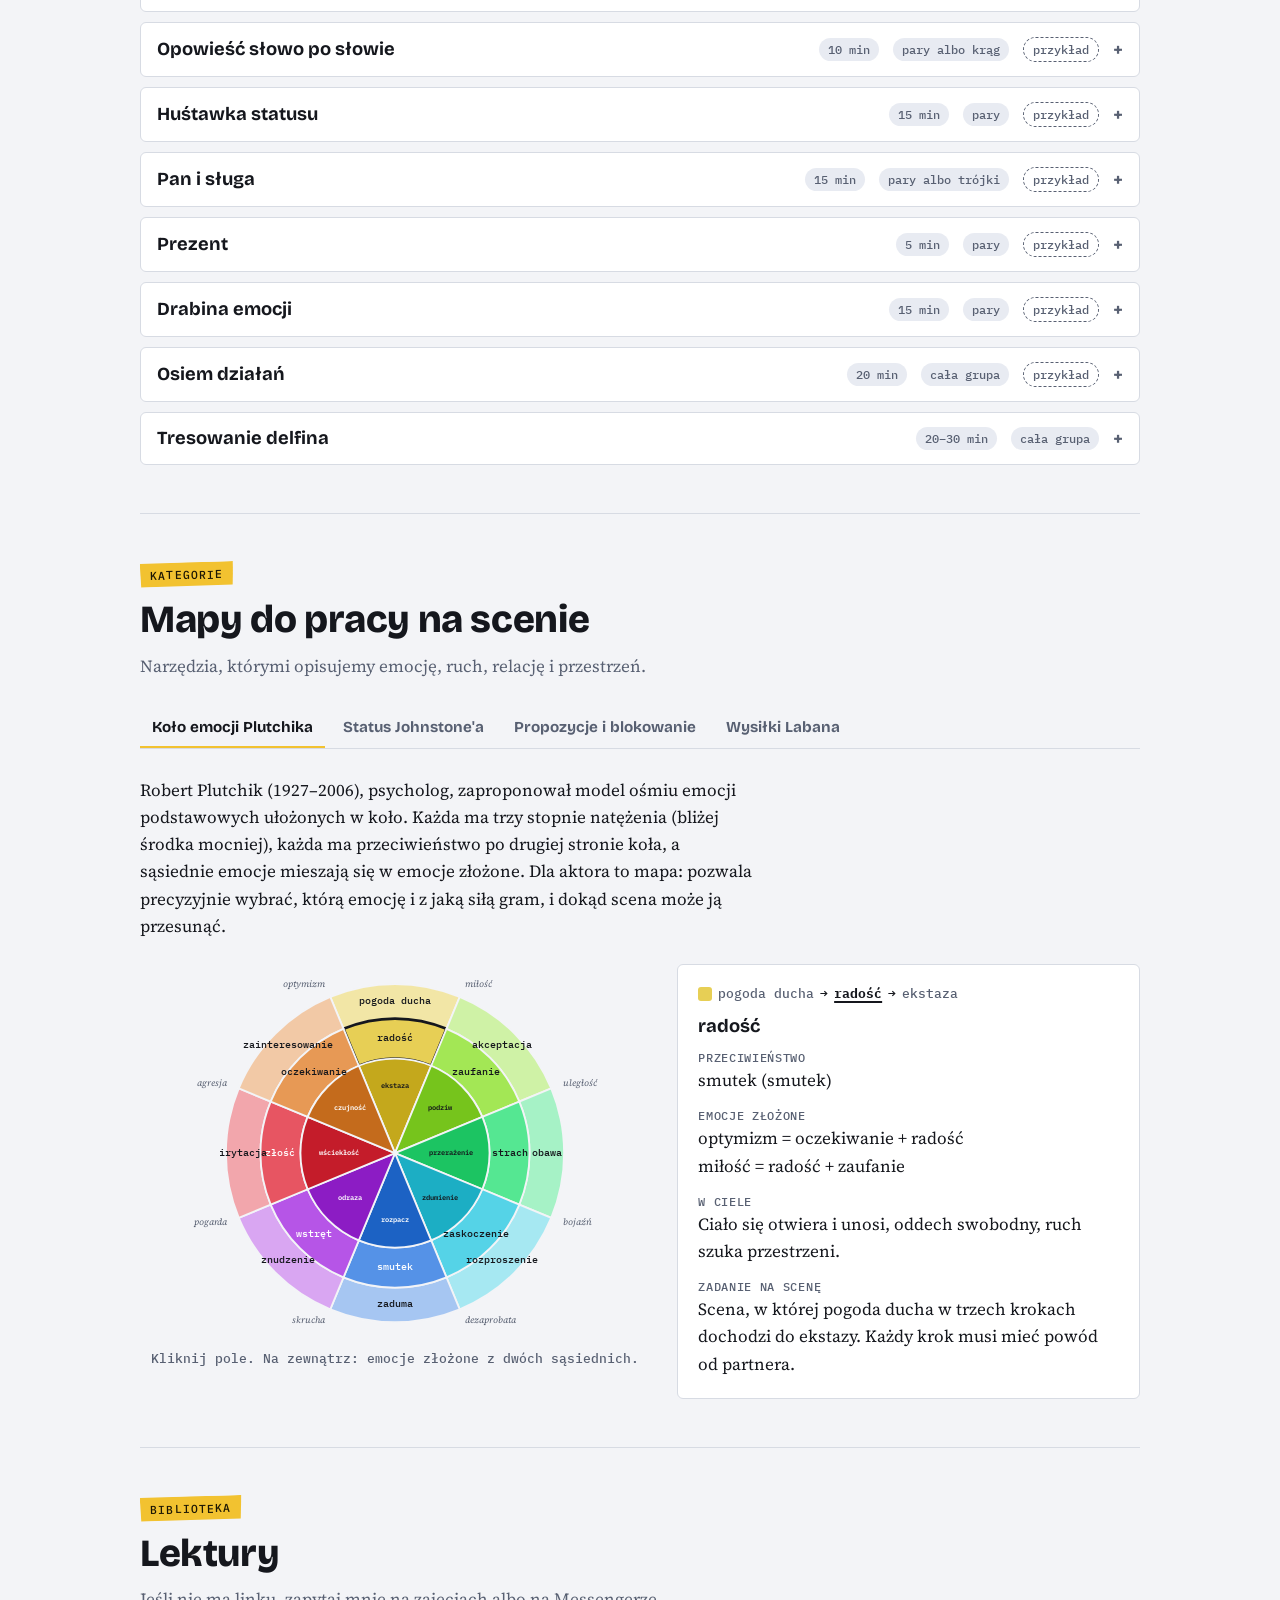
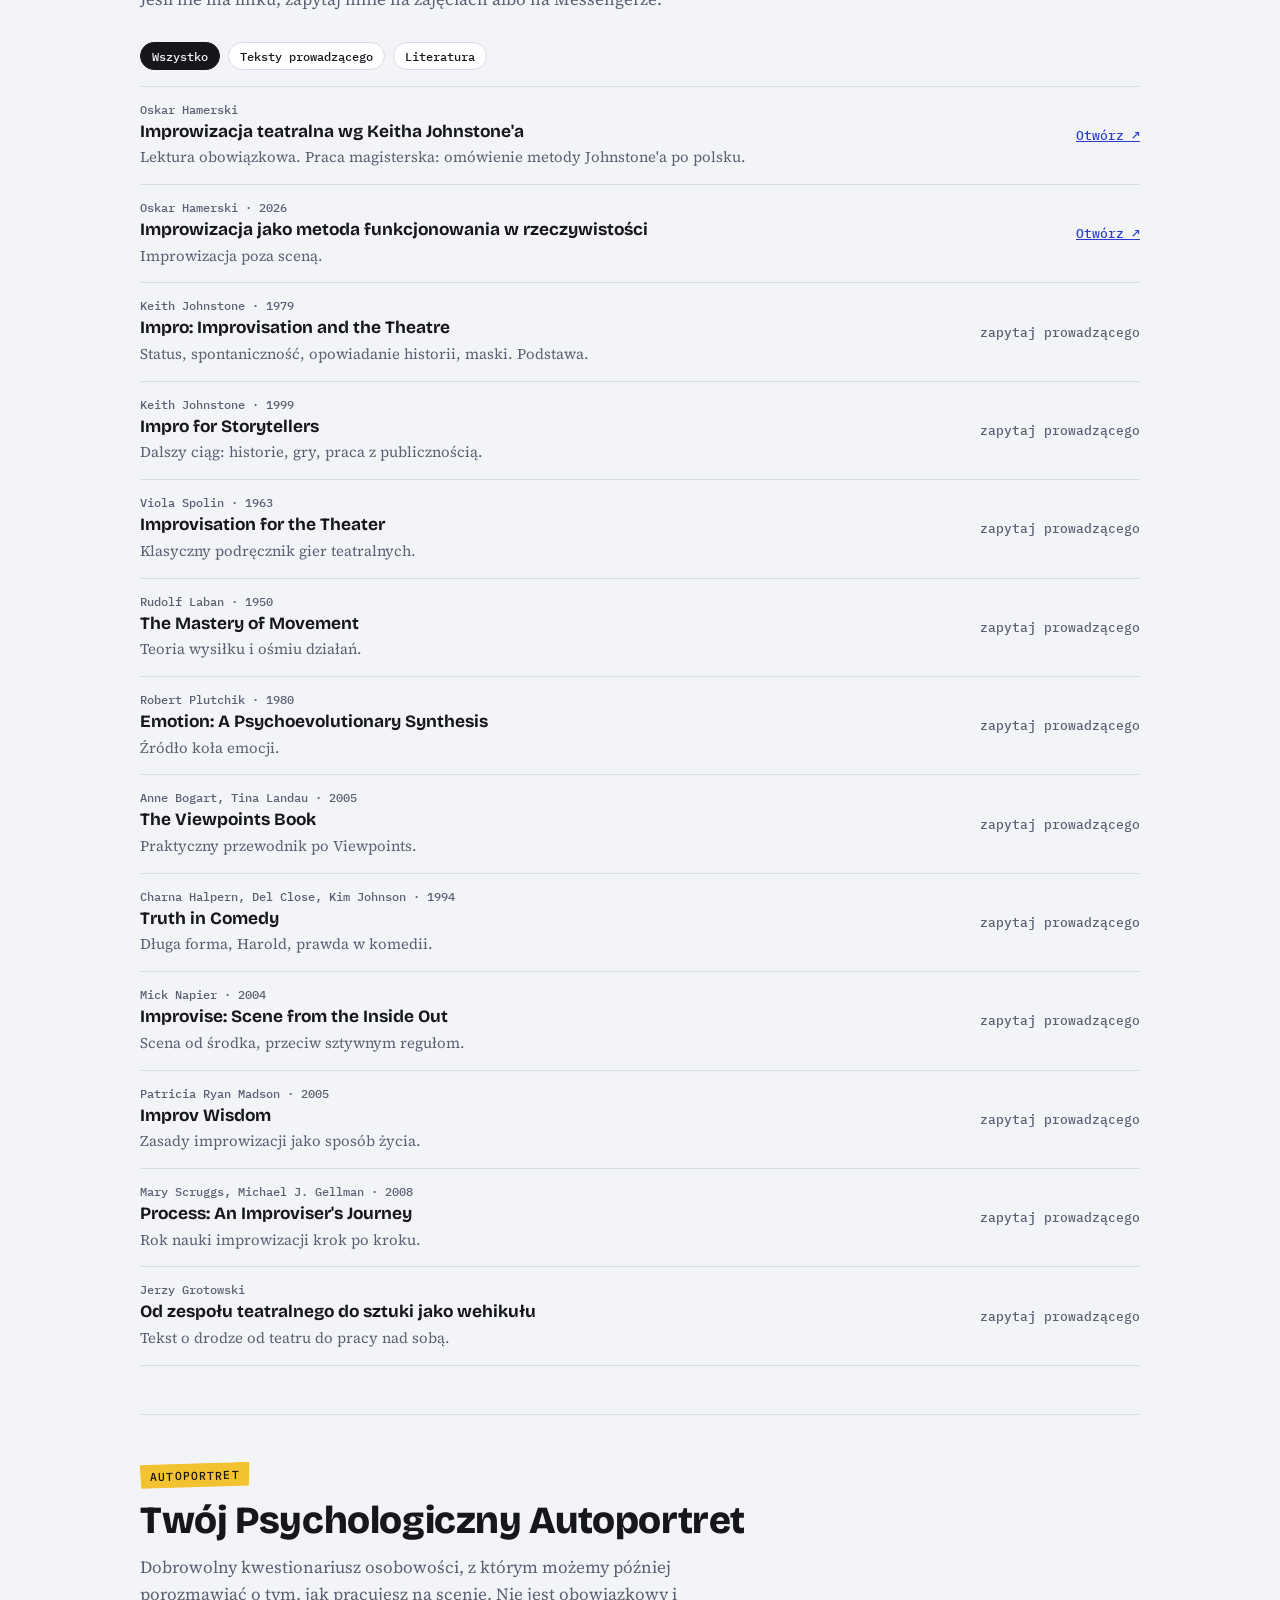
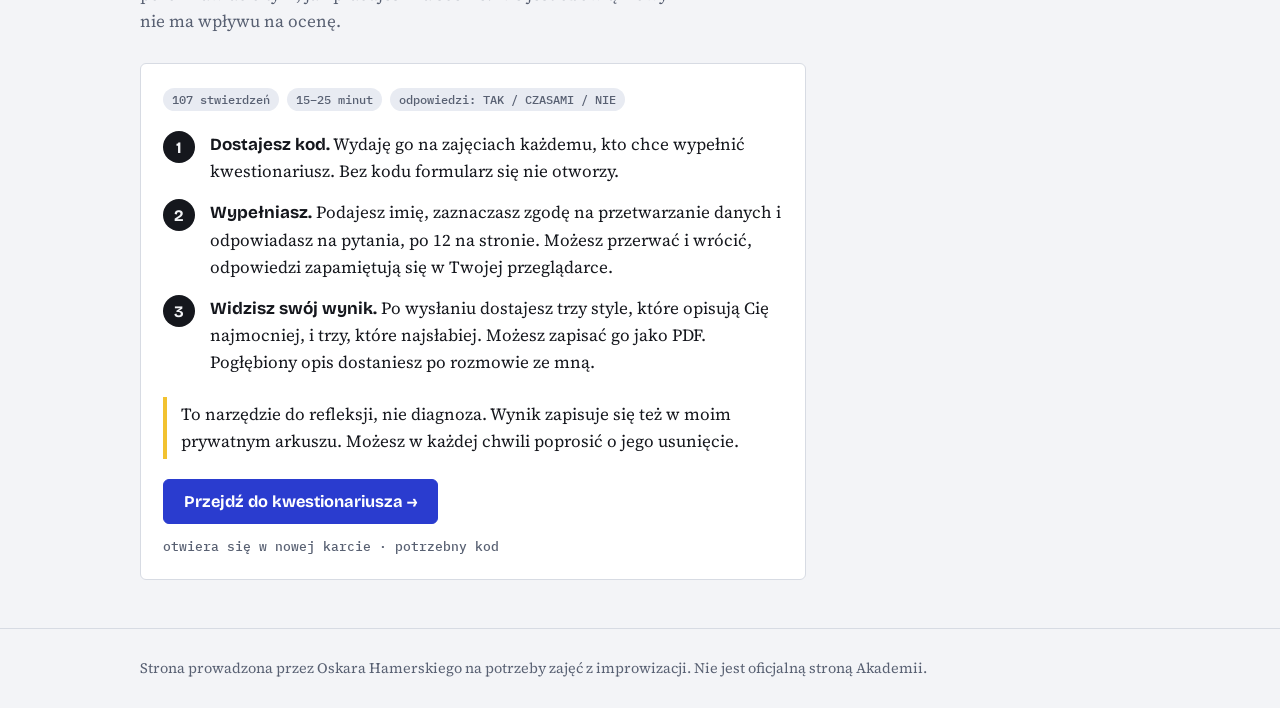
==== commit f0563114: "Kolo Plutchika: zamkniety srodek, podpisane najmocniejsze stopnie, bialy napis na ciemnych polach, w" ====
--- a/index.html
+++ b/index.html
@@ -8,7 +8,7 @@
 <link rel="preconnect" href="https://fonts.googleapis.com">
 <link rel="preconnect" href="https://fonts.gstatic.com" crossorigin>
 <link rel="stylesheet" href="https://fonts.googleapis.com/css2?family=Bricolage+Grotesque:opsz,wght@12..96,500;12..96,700;12..96,800&family=IBM+Plex+Mono:wght@500&family=Source+Serif+4:ital,opsz,wght@0,8..60,400;0,8..60,600;1,8..60,400&display=swap">
-<link rel="stylesheet" href="assets/style.css?v=3">
+<link rel="stylesheet" href="assets/style.css?v=4">
 </head>
 <body>
 <header class="top">
@@ -133,11 +133,11 @@
   </div>
 </footer>
 
-<script src="dane/sylabus.js?v=3"></script>
-<script src="dane/cwiczenia.js?v=3"></script>
-<script src="dane/gry.js?v=3"></script>
-<script src="dane/kategorie.js?v=3"></script>
-<script src="dane/biblioteka.js?v=3"></script>
-<script src="assets/app.js?v=3"></script>
+<script src="dane/sylabus.js?v=4"></script>
+<script src="dane/cwiczenia.js?v=4"></script>
+<script src="dane/gry.js?v=4"></script>
+<script src="dane/kategorie.js?v=4"></script>
+<script src="dane/biblioteka.js?v=4"></script>
+<script src="assets/app.js?v=4"></script>
 </body>
 </html>
--- a/assets/style.css
+++ b/assets/style.css
@@ -187,7 +187,8 @@
 .wheel path:hover { opacity: .85; }
 .wheel path.sel { stroke: var(--fg); stroke-width: 3; }
 .wheel text { pointer-events: none; font-family: var(--f-mono); }
-.wheel .lbl { fill: #14161b; font-size: 10.5px; font-weight: 500; }
+.wheel .lbl { font-size: 10.5px; font-weight: 500; }
+.wheel .lbl-s { font-size: 7.5px; font-weight: 600; }
 .wheel .dyad { fill: var(--muted); font-size: 10px; font-style: italic; font-family: var(--f-body); }
 .detail { background: var(--surface); border: 1px solid var(--line); border-radius: var(--r); padding: 20px; display: grid; gap: 14px; min-width: 0; }
 .steps { display: flex; flex-wrap: wrap; gap: 6px; align-items: center; font: 500 0.82rem var(--f-mono); }
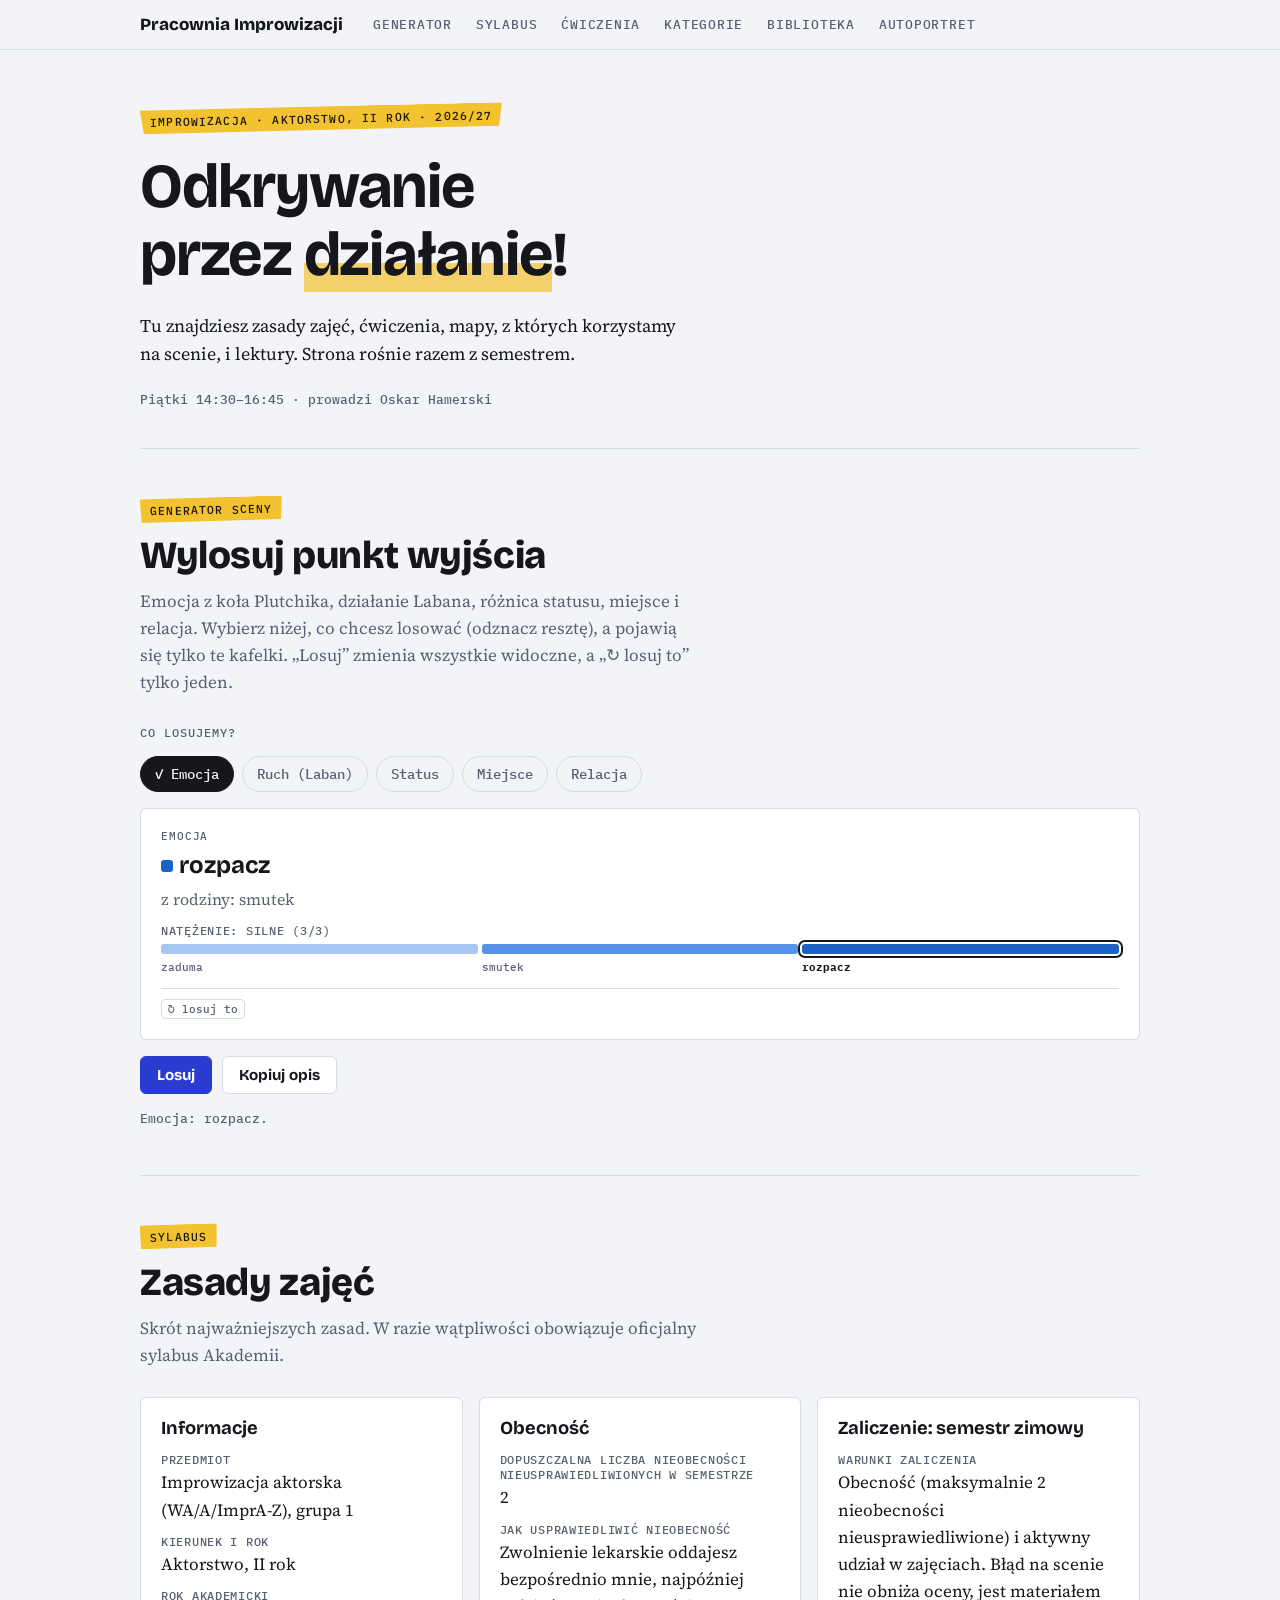
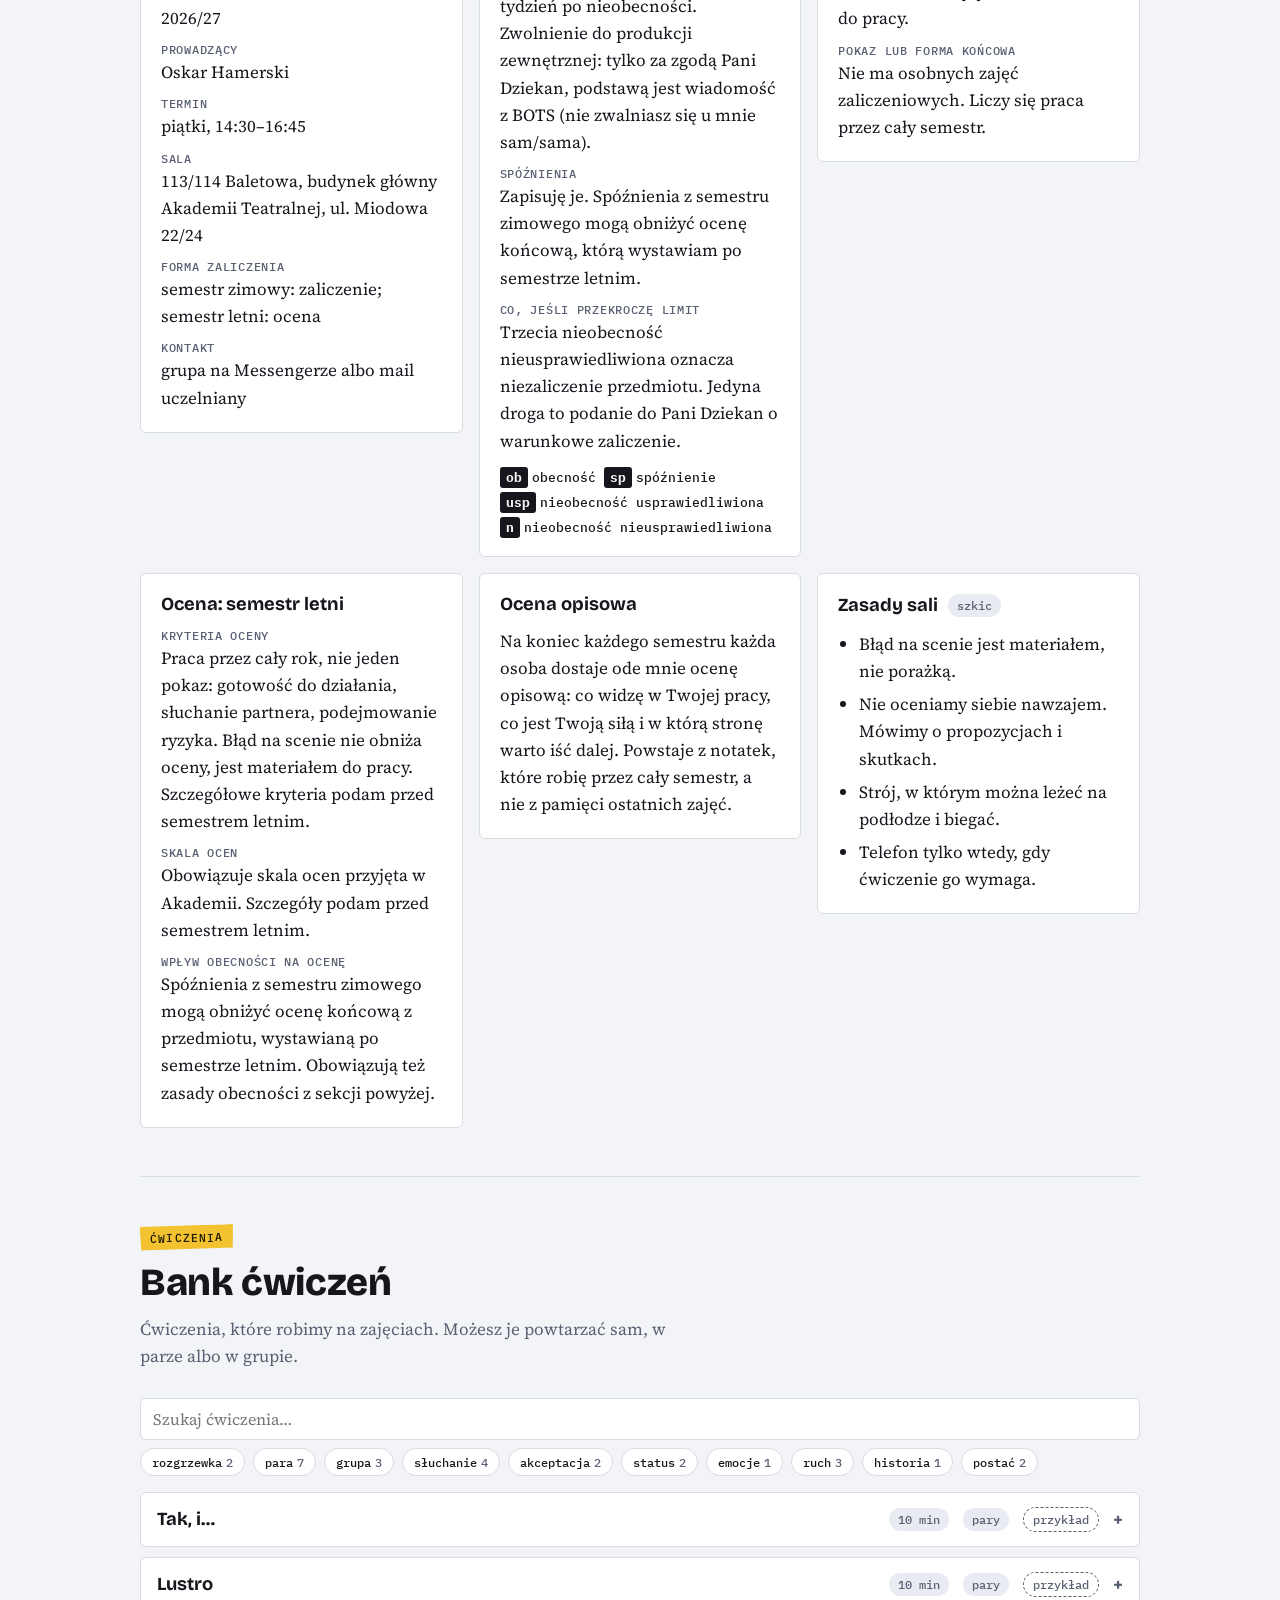
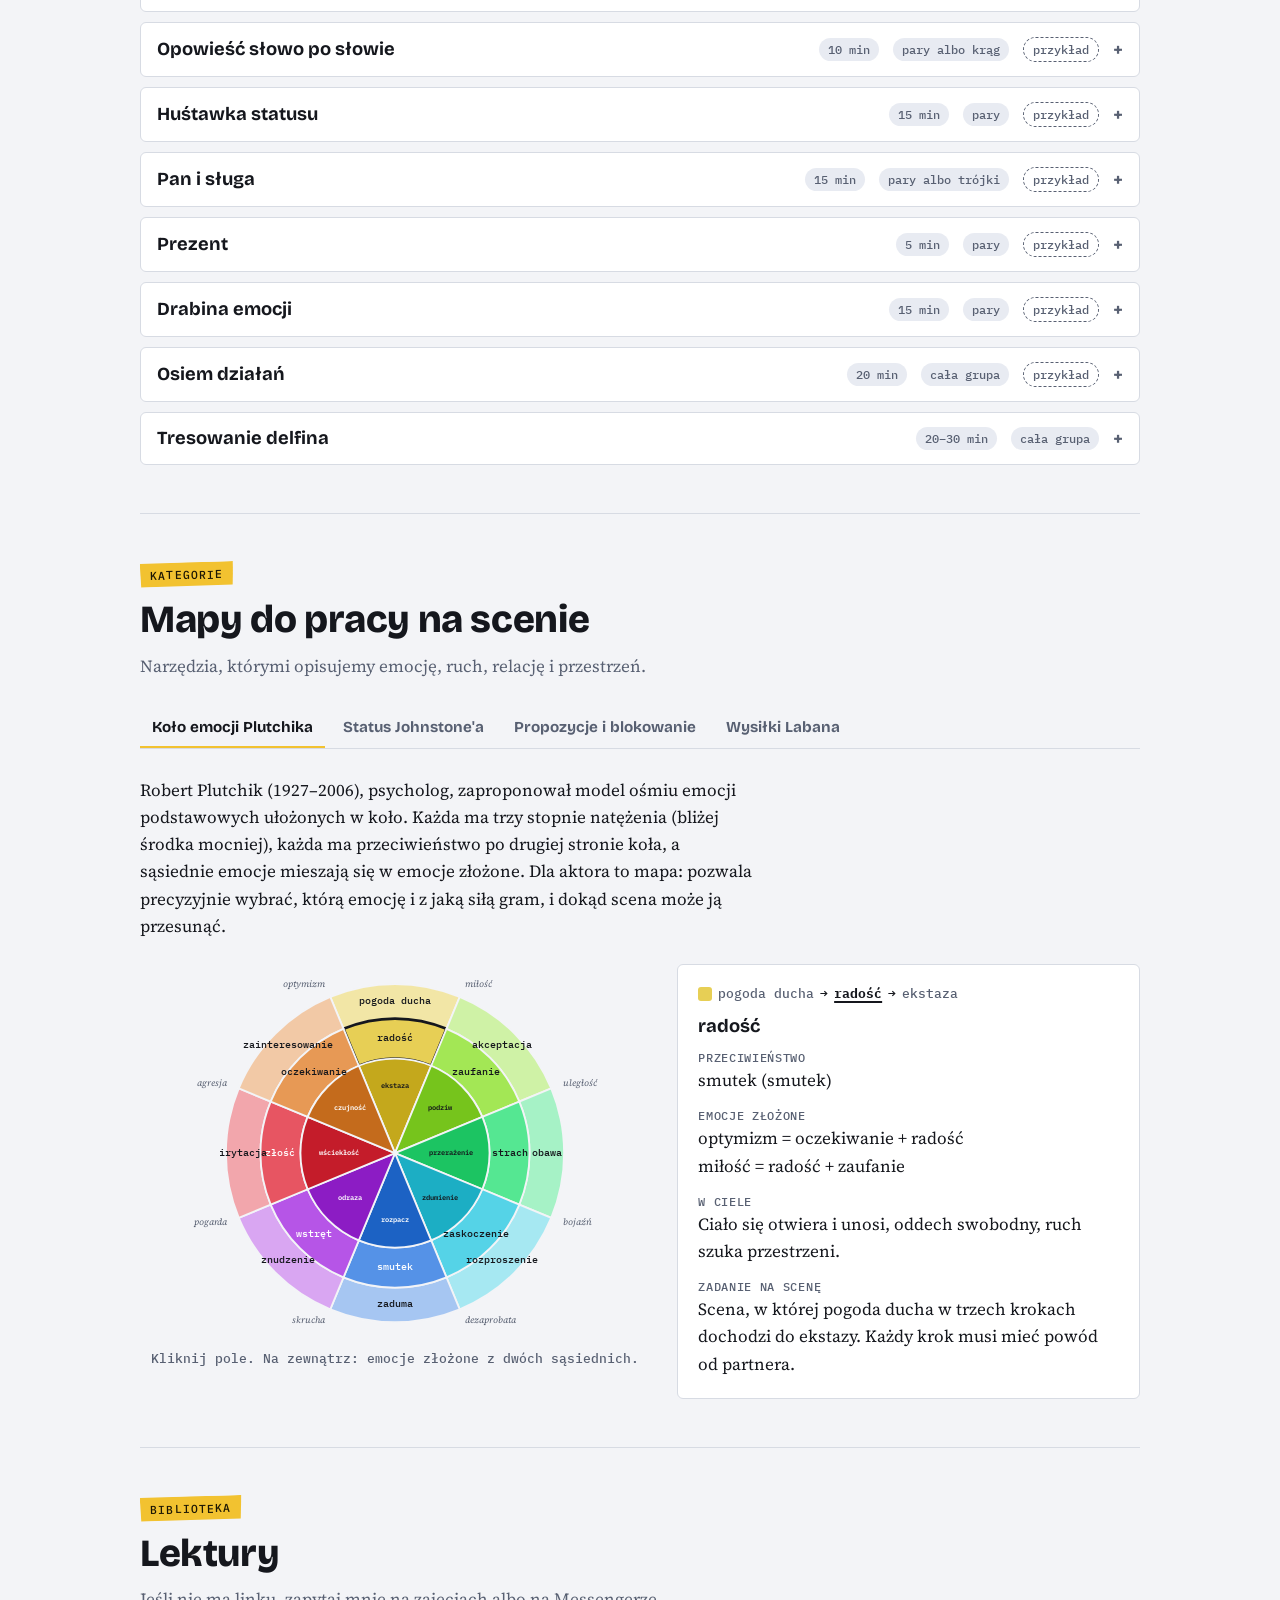
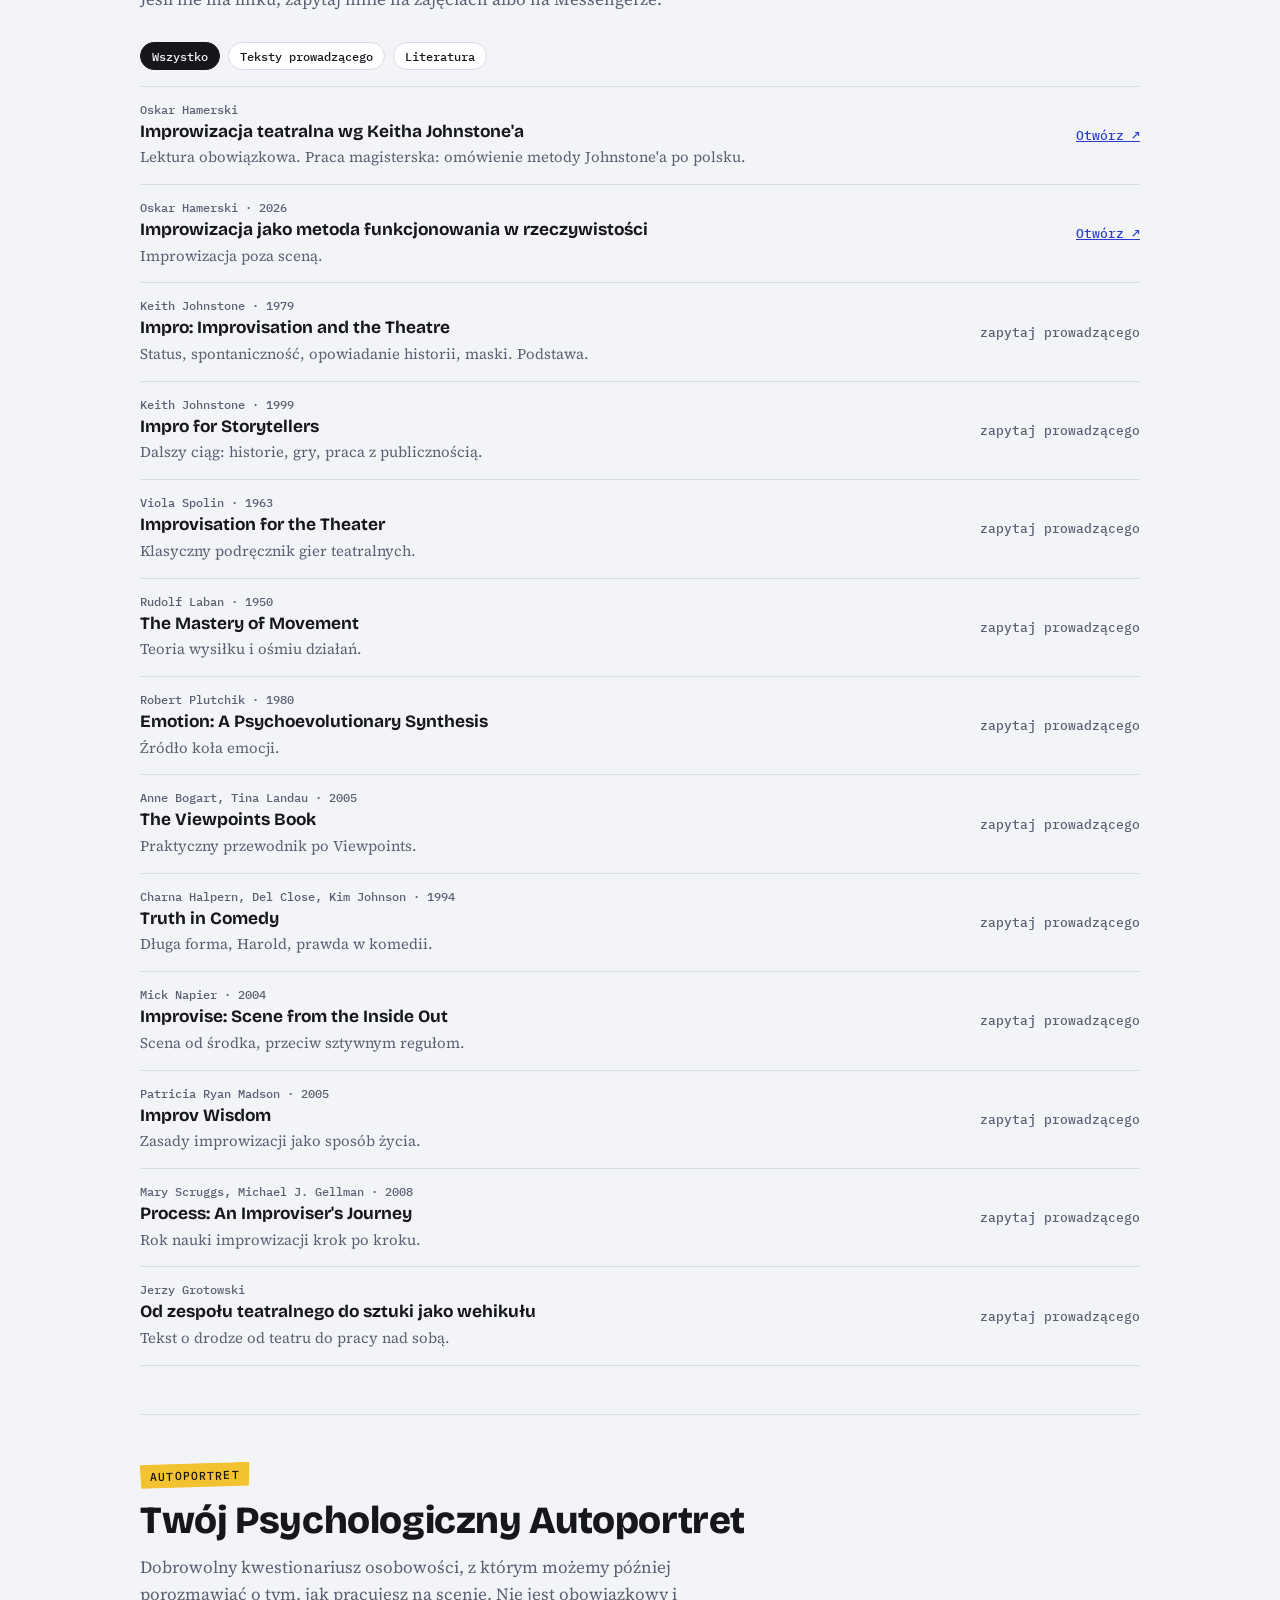
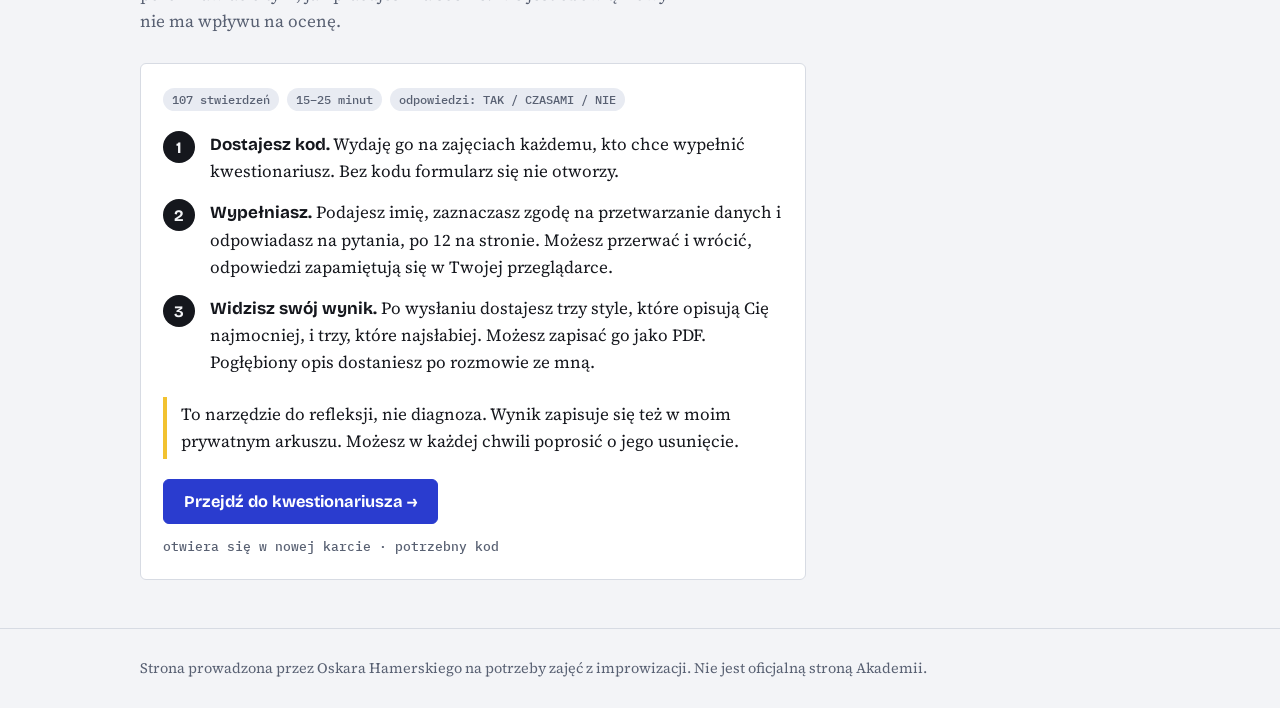
==== commit 606568c0: "Przewodnik po teorii statusu w stylu strony, link w zakladce Status, wersja plikow v5 Przewodnik kor" ====
--- a/index.html
+++ b/index.html
@@ -8,7 +8,7 @@
 <link rel="preconnect" href="https://fonts.googleapis.com">
 <link rel="preconnect" href="https://fonts.gstatic.com" crossorigin>
 <link rel="stylesheet" href="https://fonts.googleapis.com/css2?family=Bricolage+Grotesque:opsz,wght@12..96,500;12..96,700;12..96,800&family=IBM+Plex+Mono:wght@500&family=Source+Serif+4:ital,opsz,wght@0,8..60,400;0,8..60,600;1,8..60,400&display=swap">
-<link rel="stylesheet" href="assets/style.css?v=4">
+<link rel="stylesheet" href="assets/style.css?v=5">
 </head>
 <body>
 <header class="top">
@@ -133,11 +133,11 @@
   </div>
 </footer>
 
-<script src="dane/sylabus.js?v=4"></script>
-<script src="dane/cwiczenia.js?v=4"></script>
-<script src="dane/gry.js?v=4"></script>
-<script src="dane/kategorie.js?v=4"></script>
-<script src="dane/biblioteka.js?v=4"></script>
-<script src="assets/app.js?v=4"></script>
+<script src="dane/sylabus.js?v=5"></script>
+<script src="dane/cwiczenia.js?v=5"></script>
+<script src="dane/gry.js?v=5"></script>
+<script src="dane/kategorie.js?v=5"></script>
+<script src="dane/biblioteka.js?v=5"></script>
+<script src="assets/app.js?v=5"></script>
 </body>
 </html>
--- a/assets/style.css
+++ b/assets/style.css
@@ -216,6 +216,10 @@
 
 /* Status */
 .st { display: grid; gap: 20px; }
+.guide { display: flex; flex-wrap: wrap; align-items: center; justify-content: space-between; gap: 12px 20px; max-width: 74ch; background: var(--surface); border: 1px solid var(--line); border-left: 4px solid var(--tape); border-radius: var(--r); padding: 16px 18px; }
+.guide p { flex: 1 1 260px; }
+.guide b { font-family: var(--f-display); }
+.guide .btn { text-decoration: none; white-space: nowrap; }
 .seesaw { width: 100%; max-width: 560px; height: auto; display: block; margin: 0 auto; }
 .seesaw .beam { transition: transform .25s ease; transform-origin: 280px 150px; }
 @media (prefers-reduced-motion: reduce) { .seesaw .beam { transition: none; } }
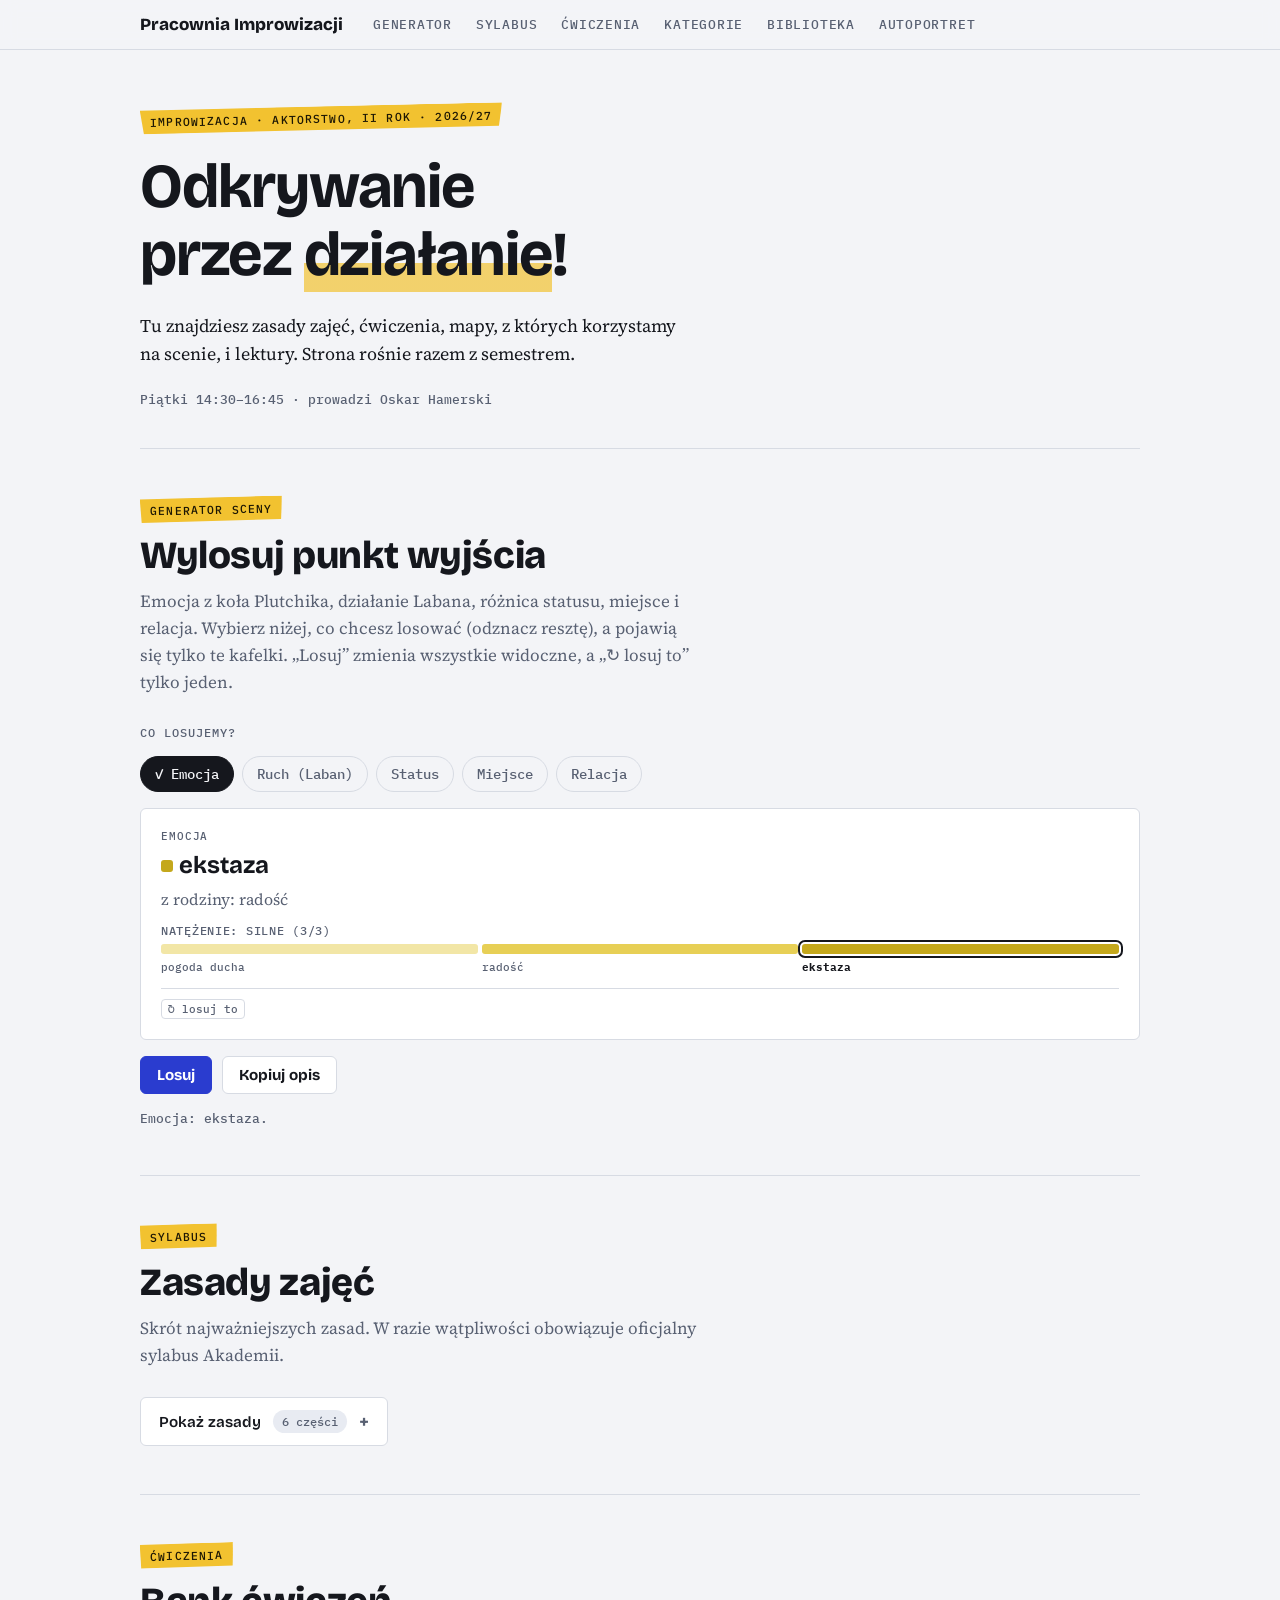
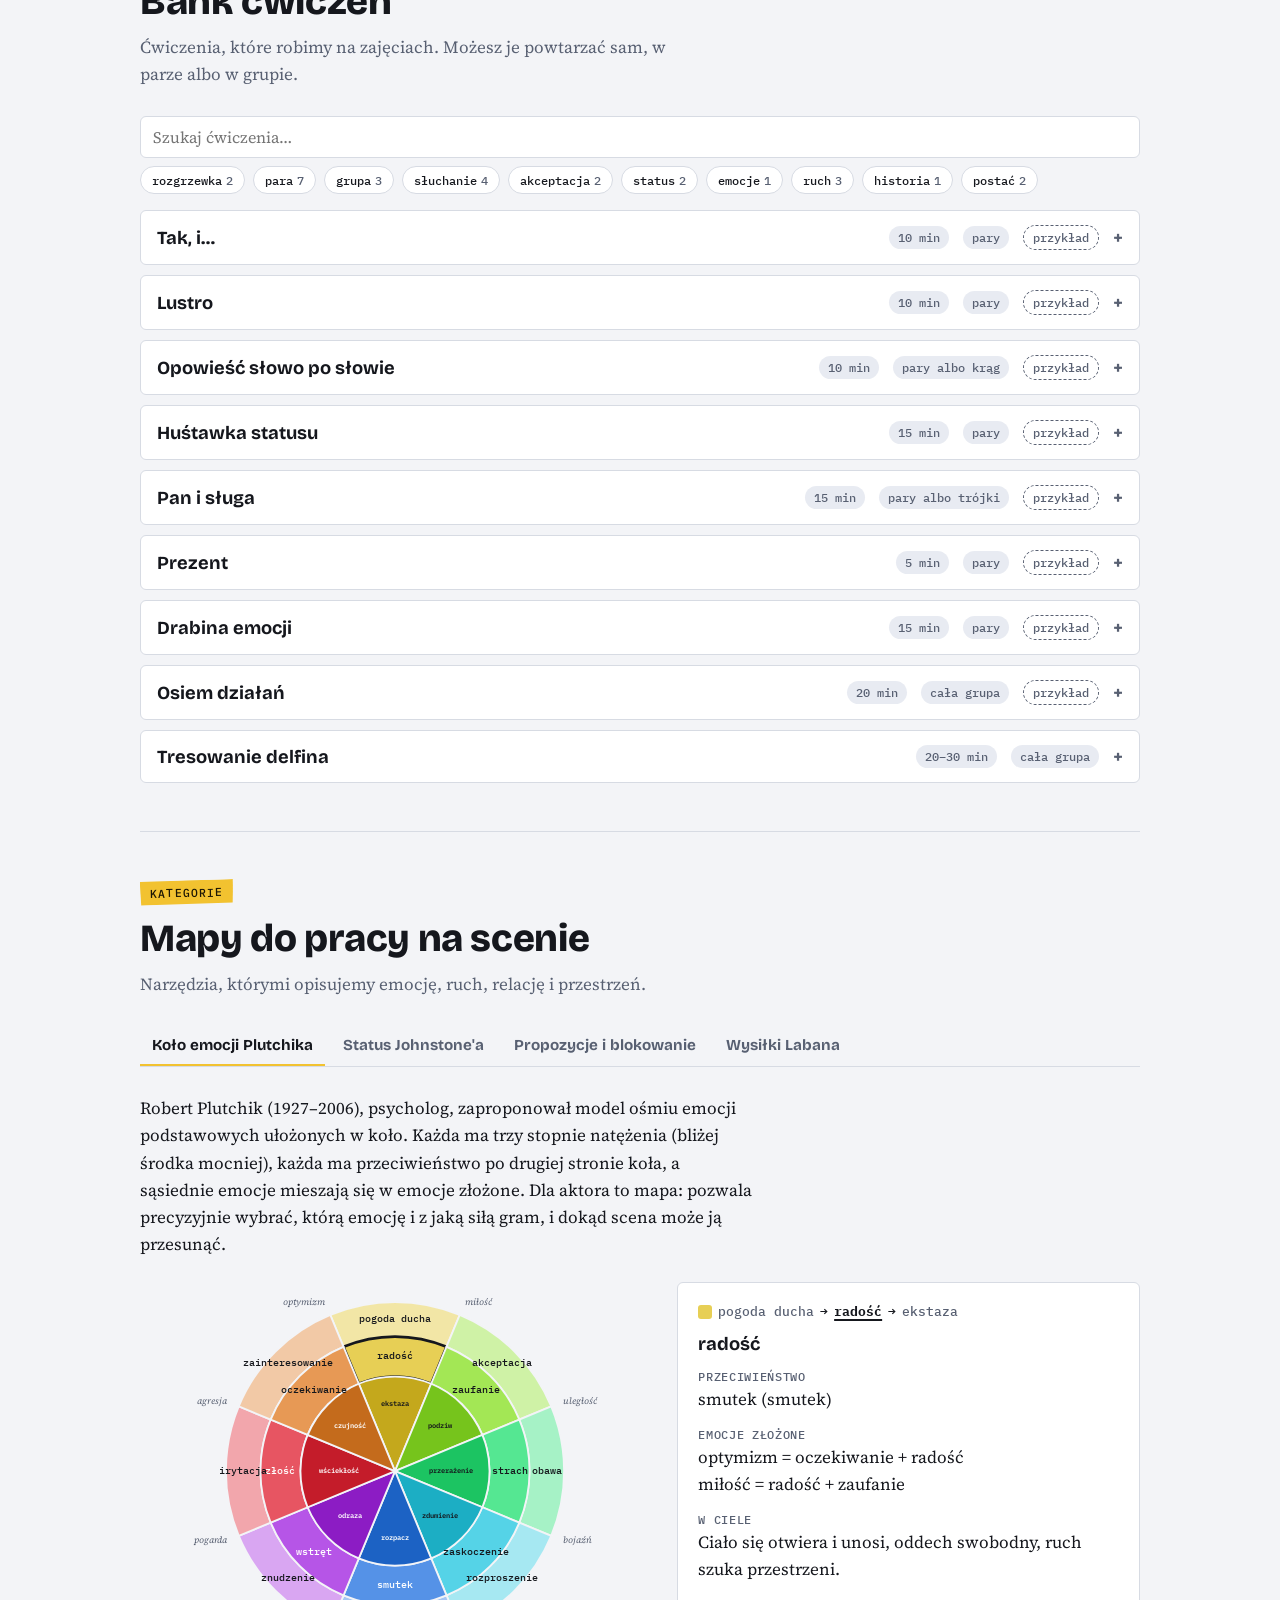
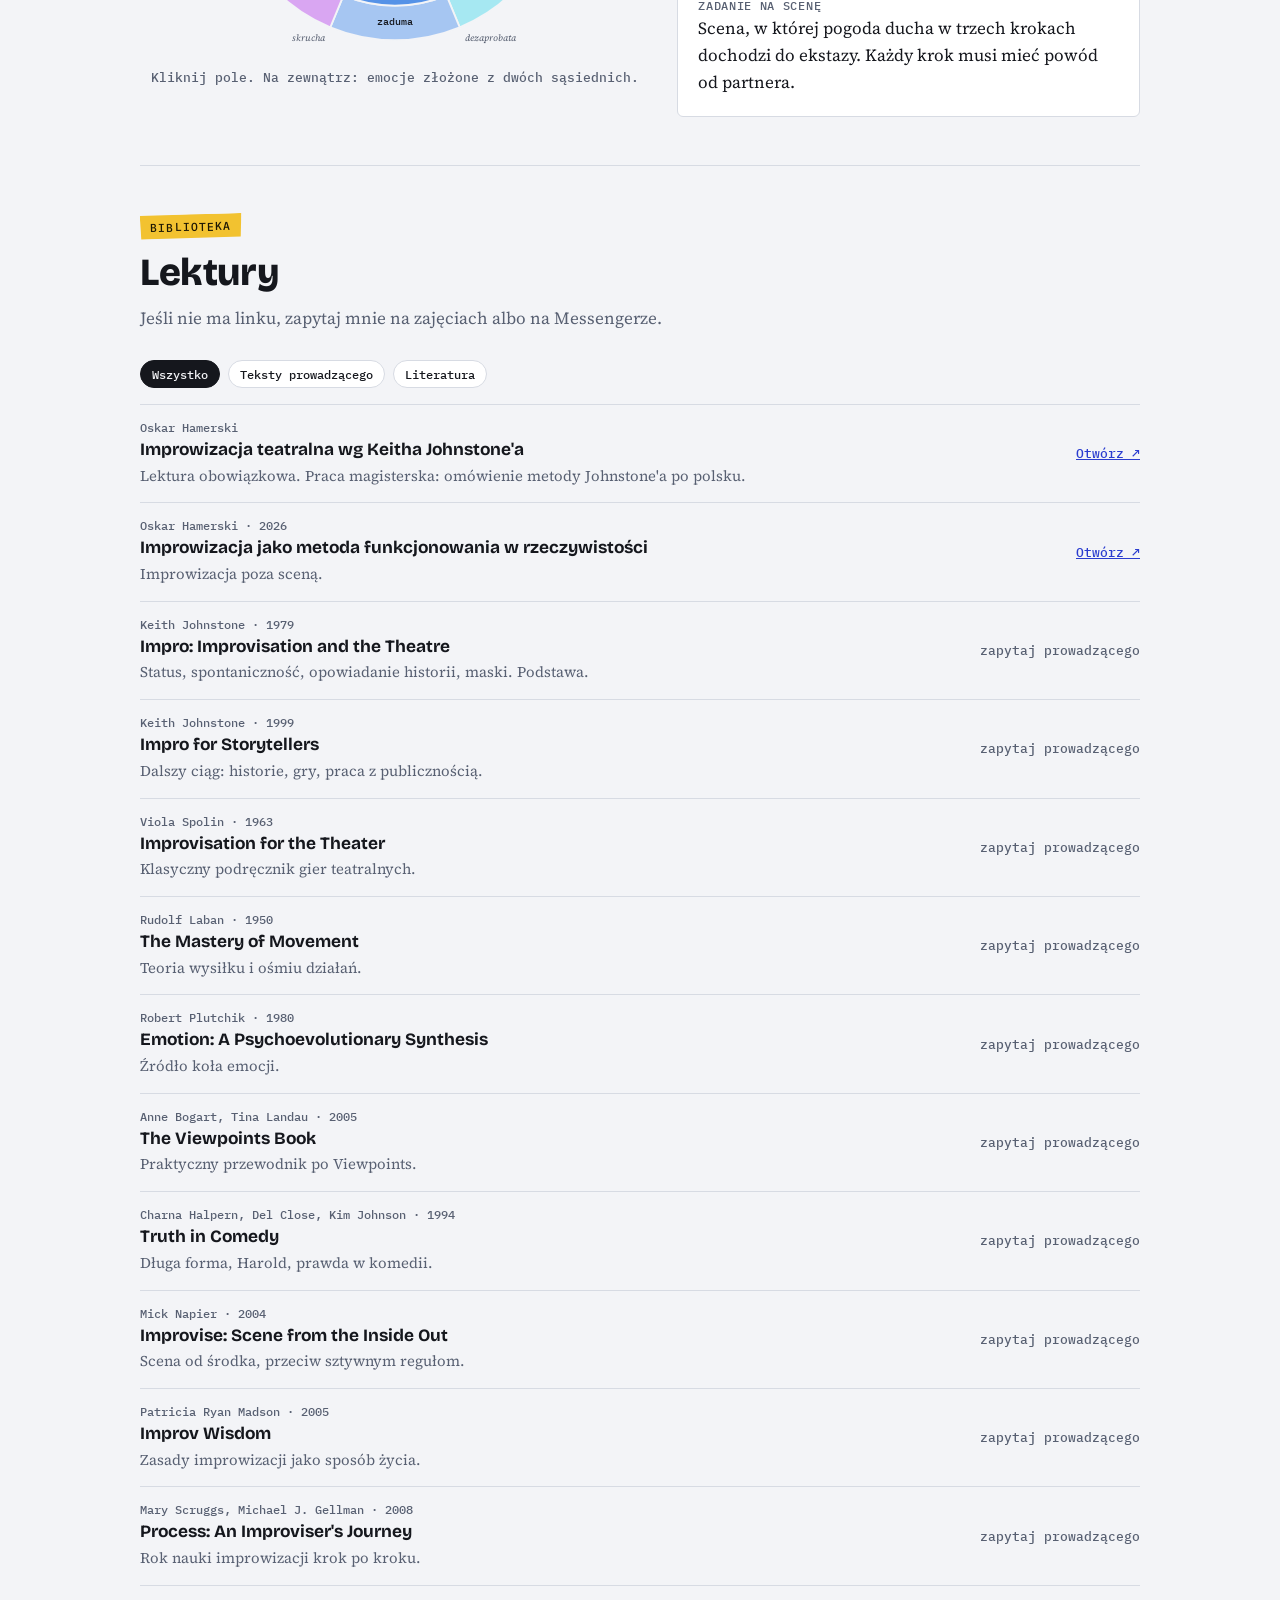
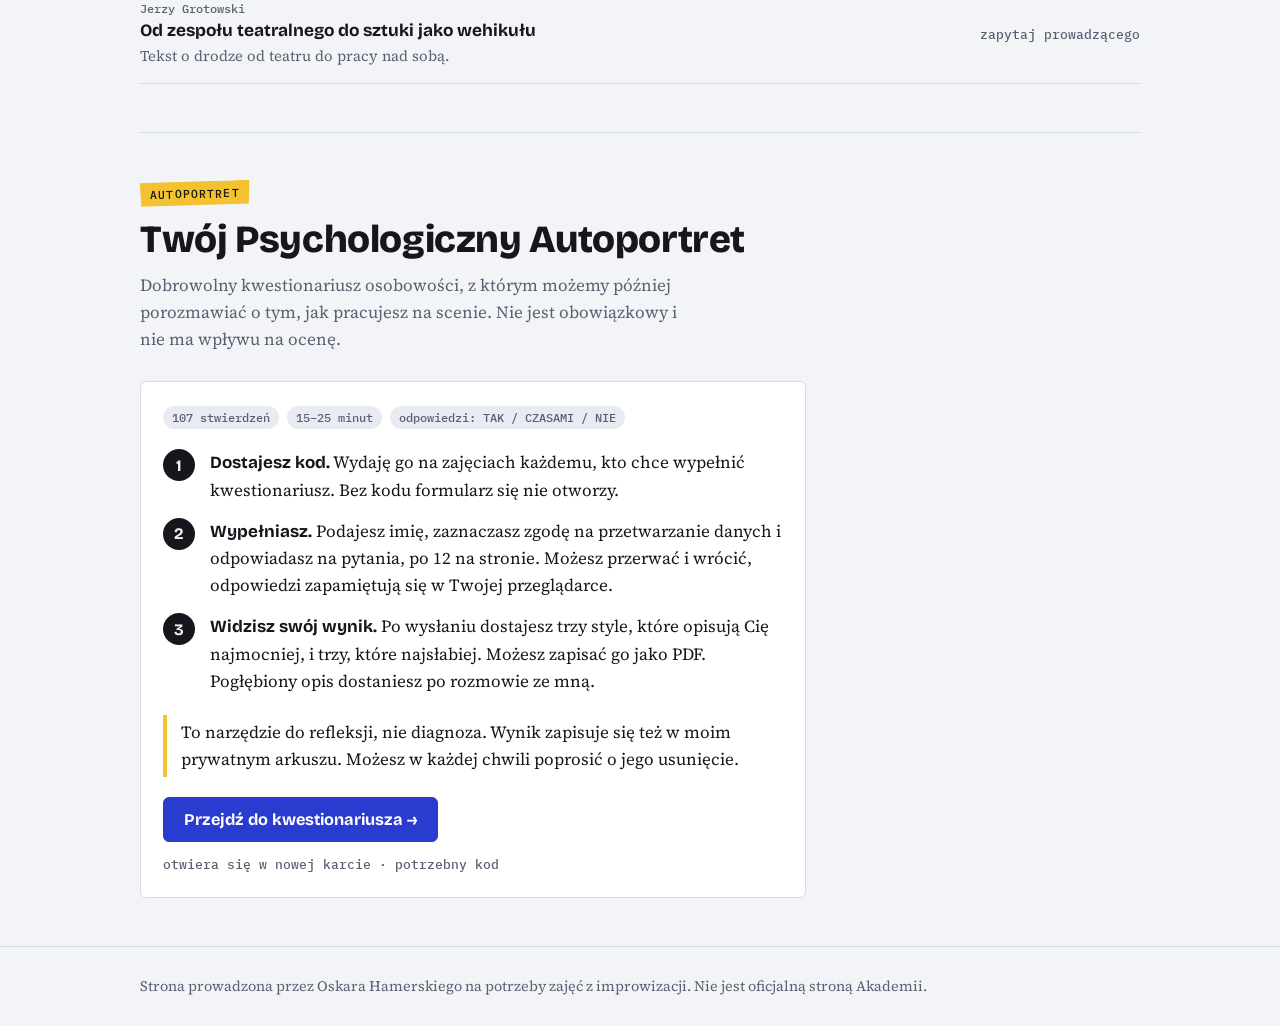
==== commit b7b5307a: "Sylabus zwiniety domyslnie (calosc i kazda czesc rozwijane osobno), wersja plikow v6 Co-Authored-By:" ====
--- a/index.html
+++ b/index.html
@@ -8,7 +8,7 @@
 <link rel="preconnect" href="https://fonts.googleapis.com">
 <link rel="preconnect" href="https://fonts.gstatic.com" crossorigin>
 <link rel="stylesheet" href="https://fonts.googleapis.com/css2?family=Bricolage+Grotesque:opsz,wght@12..96,500;12..96,700;12..96,800&family=IBM+Plex+Mono:wght@500&family=Source+Serif+4:ital,opsz,wght@0,8..60,400;0,8..60,600;1,8..60,400&display=swap">
-<link rel="stylesheet" href="assets/style.css?v=5">
+<link rel="stylesheet" href="assets/style.css?v=6">
 </head>
 <body>
 <header class="top">
@@ -133,11 +133,11 @@
   </div>
 </footer>
 
-<script src="dane/sylabus.js?v=5"></script>
-<script src="dane/cwiczenia.js?v=5"></script>
-<script src="dane/gry.js?v=5"></script>
-<script src="dane/kategorie.js?v=5"></script>
-<script src="dane/biblioteka.js?v=5"></script>
-<script src="assets/app.js?v=5"></script>
+<script src="dane/sylabus.js?v=6"></script>
+<script src="dane/cwiczenia.js?v=6"></script>
+<script src="dane/gry.js?v=6"></script>
+<script src="dane/kategorie.js?v=6"></script>
+<script src="dane/biblioteka.js?v=6"></script>
+<script src="assets/app.js?v=6"></script>
 </body>
 </html>
--- a/assets/style.css
+++ b/assets/style.css
@@ -123,8 +123,23 @@
 
 /* Sylabus */
 .syl { display: grid; grid-template-columns: repeat(auto-fit, minmax(300px, 1fr)); gap: 16px; align-items: start; }
-.block { background: var(--surface); border: 1px solid var(--line); border-radius: var(--r); padding: 20px; display: grid; gap: 14px; align-content: start; min-width: 0; }
-.block h3 { display: flex; align-items: center; gap: 10px; flex-wrap: wrap; }
+.syl-all > summary { list-style: none; cursor: pointer; display: inline-flex; align-items: center; gap: 12px; font: 600 0.95rem var(--f-display); border: 1px solid var(--line); background: var(--surface); border-radius: var(--r); padding: 12px 18px; }
+.syl-all > summary::-webkit-details-marker { display: none; }
+.syl-all > summary::after { content: "+"; font: 700 1.2rem var(--f-display); color: var(--muted); }
+.syl-all[open] > summary::after { content: "−"; }
+.syl-all > summary:hover { border-color: var(--fg); }
+.syl-all[open] > summary { margin-bottom: 16px; }
+.syl-all .syl-ukr, .syl-all[open] .syl-pok { display: none; }
+.syl-all[open] .syl-ukr { display: inline; }
+.block { background: var(--surface); border: 1px solid var(--line); border-radius: var(--r); min-width: 0; }
+.block > summary { list-style: none; cursor: pointer; padding: 16px 20px; display: flex; align-items: center; gap: 12px; }
+.block > summary::-webkit-details-marker { display: none; }
+.block > summary h3 { flex: 1; display: flex; align-items: center; gap: 10px; flex-wrap: wrap; }
+.block > summary::after { content: "+"; font: 700 1.2rem var(--f-display); color: var(--muted); }
+.block[open] > summary::after { content: "−"; }
+.block > :not(summary) { margin: 0 20px; }
+.block > :not(summary) + * { margin-top: 14px; }
+.block > :last-child:not(summary) { margin-bottom: 20px; }
 .dl { display: grid; gap: 10px; margin: 0; }
 .dl div { display: grid; gap: 2px; }
 .dl dt { font: 500 0.74rem var(--f-mono); text-transform: uppercase; letter-spacing: 0.06em; color: var(--muted); }
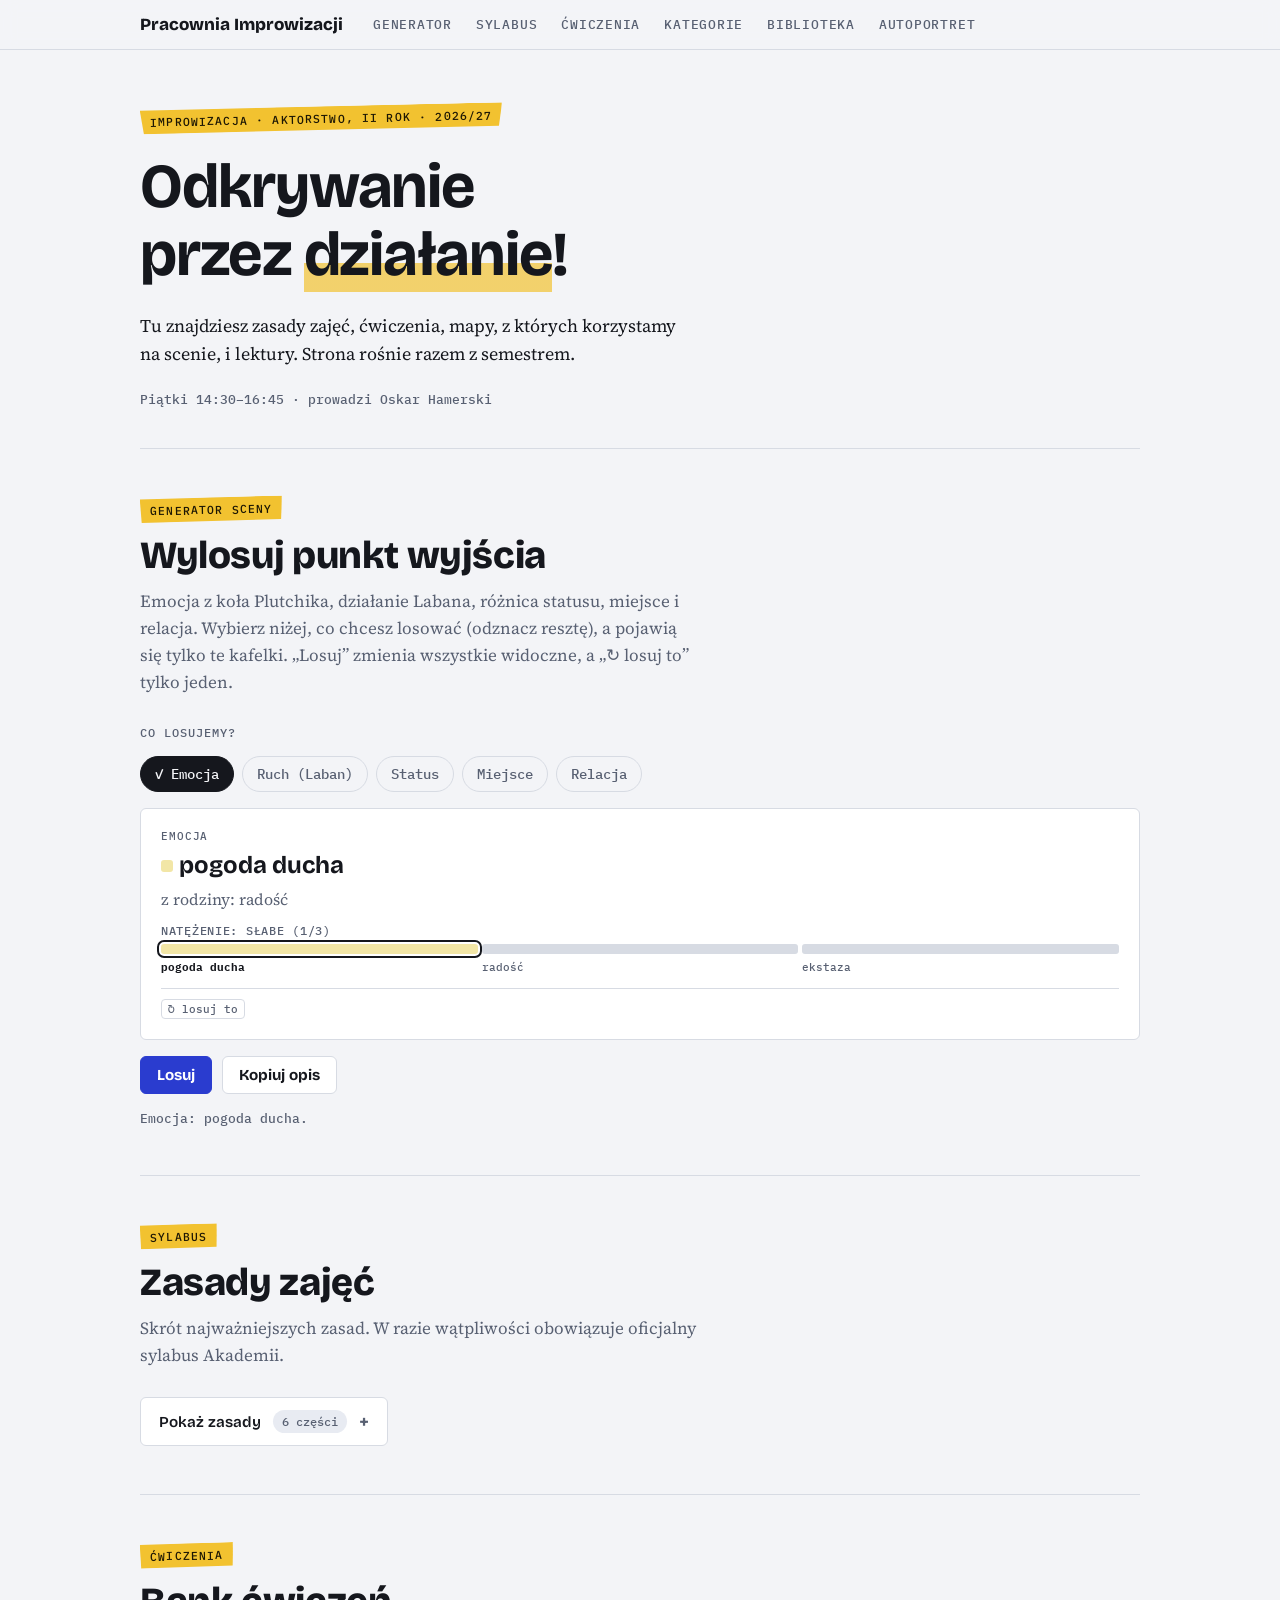
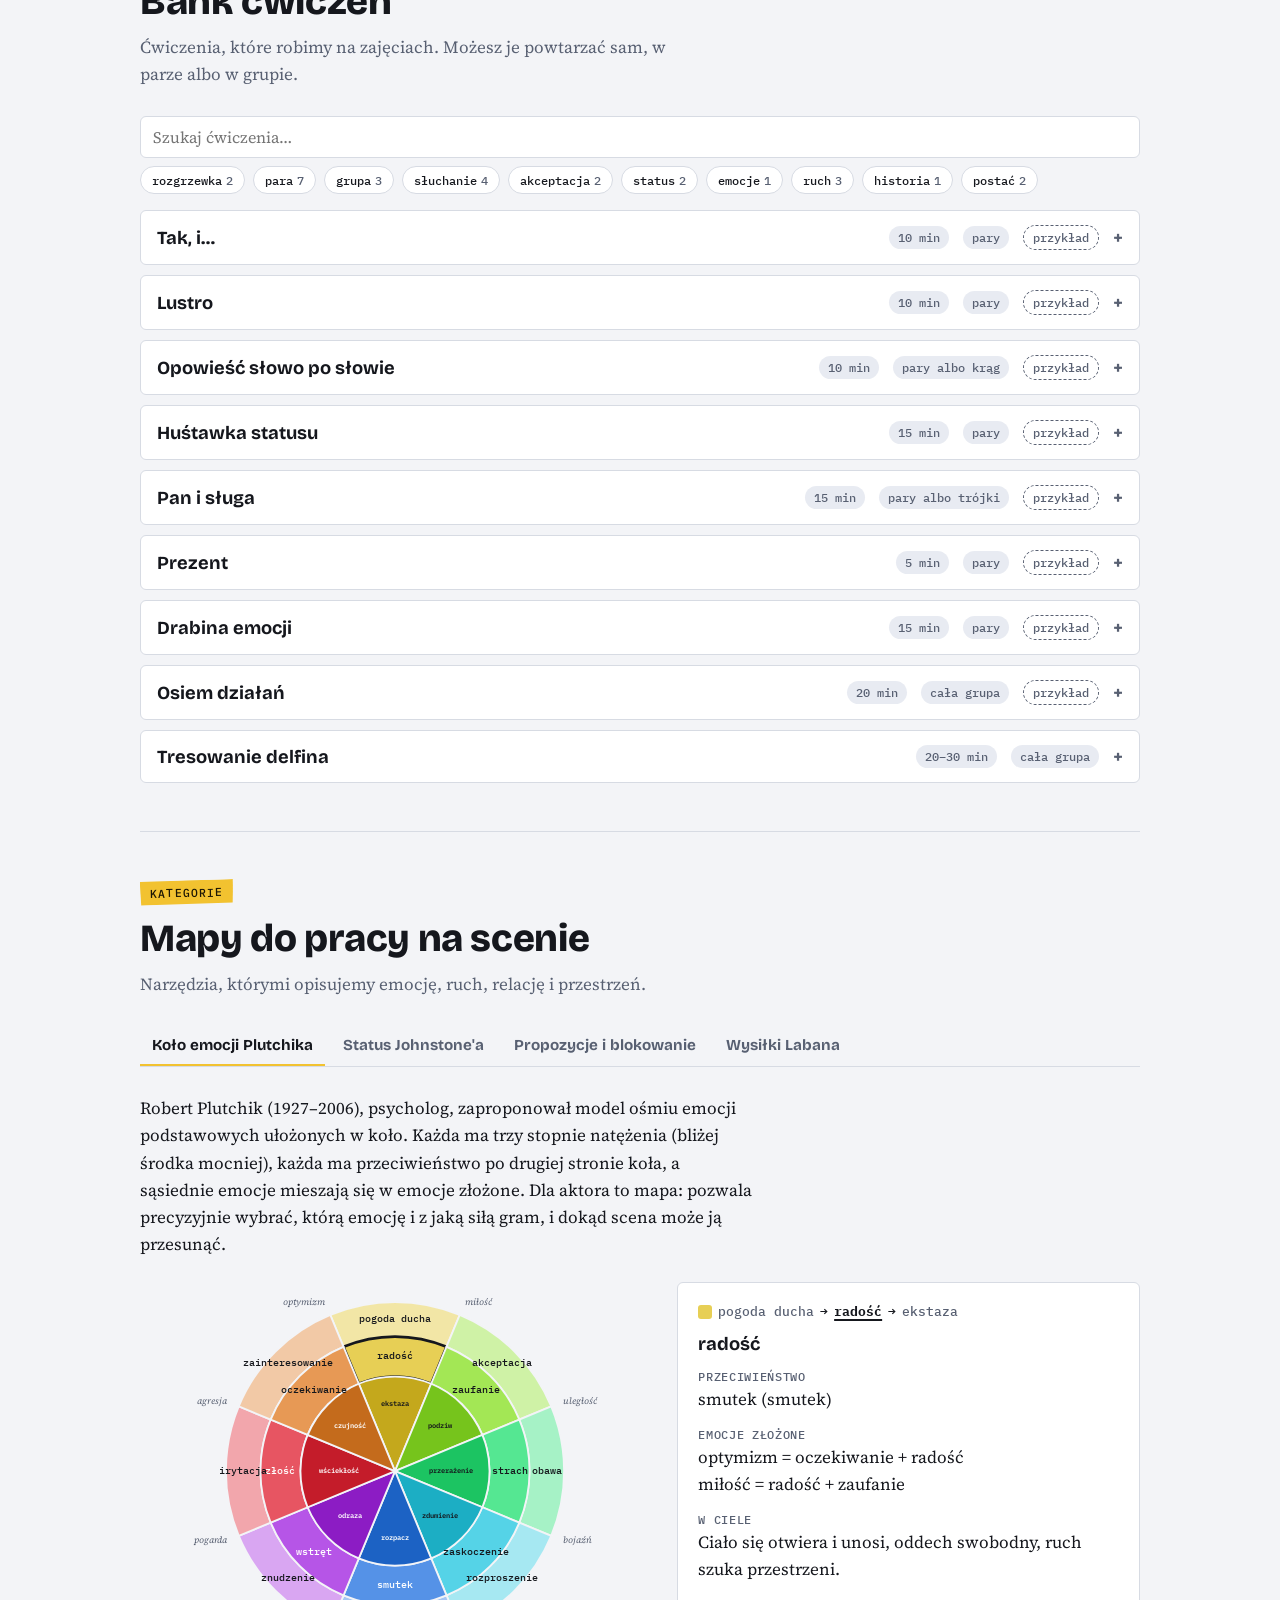
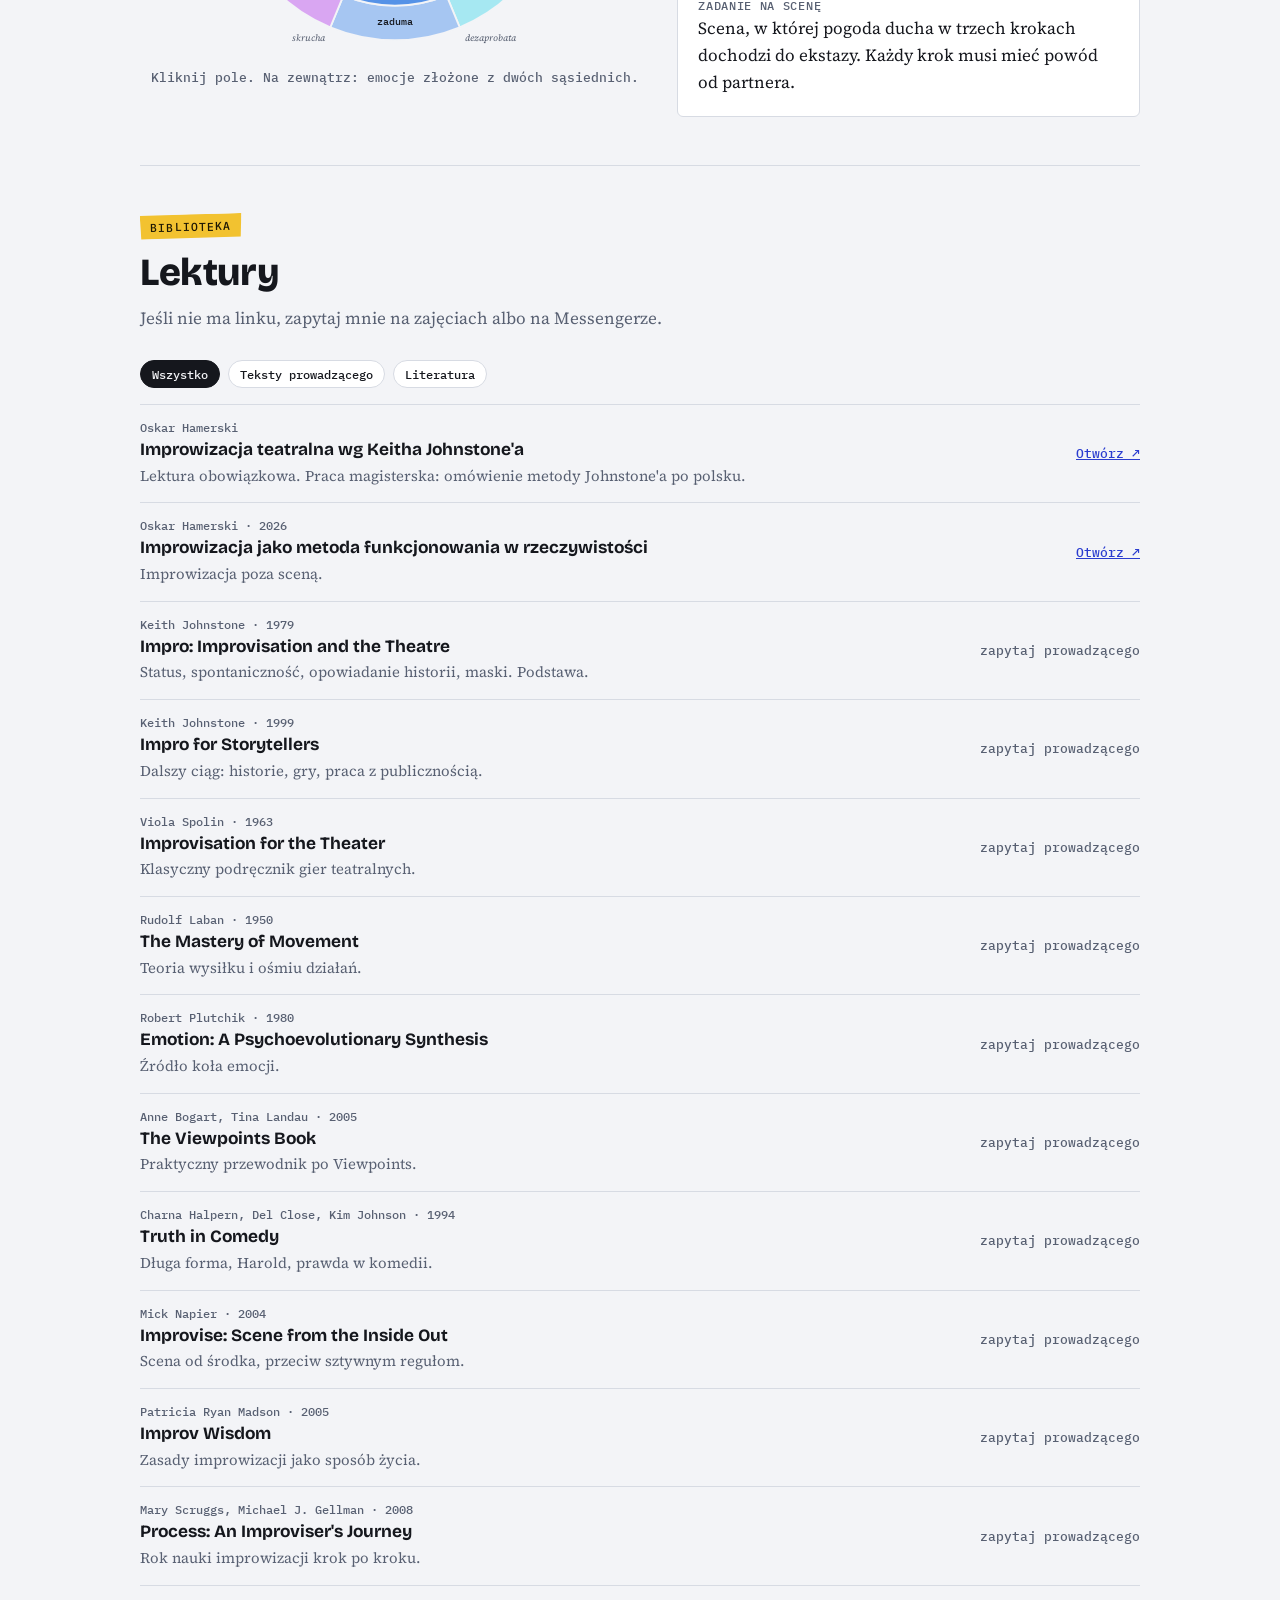
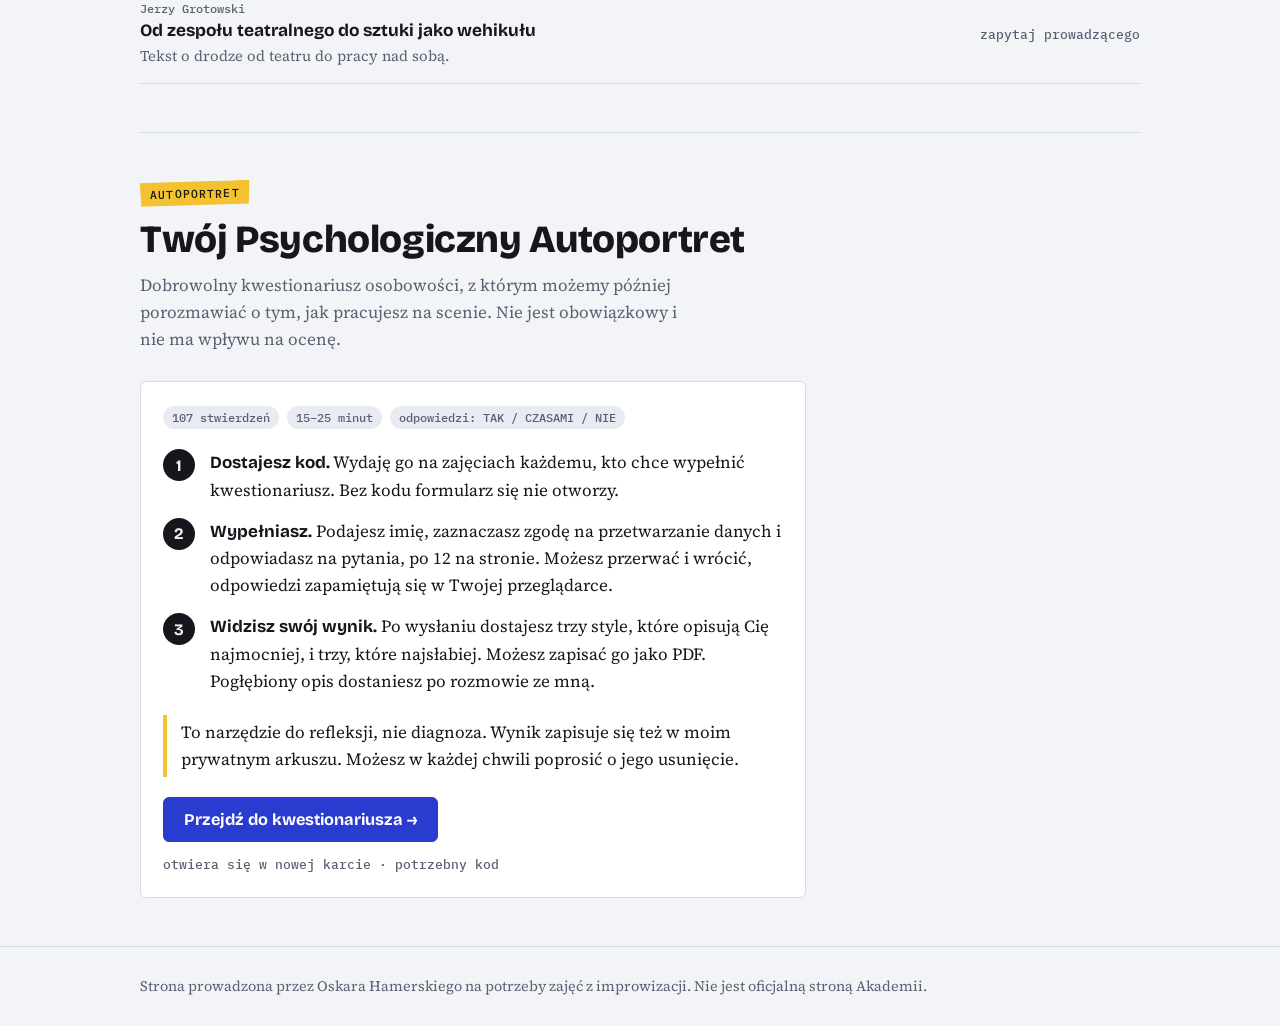
==== commit ea9448ec: "Instalacja na telefonie: manifest, ikona Impro, minimalny service worker, generator ikon Strona da s" ====
--- a/index.html
+++ b/index.html
@@ -5,6 +5,11 @@
 <meta name="viewport" content="width=device-width, initial-scale=1, viewport-fit=cover">
 <title>Pracownia Improwizacji</title>
 <meta name="description" content="Sylabus, ćwiczenia, kategorie i biblioteka zajęć z improwizacji prowadzonych przez Oskara Hamerskiego.">
+<meta name="theme-color" content="#f3f4f7">
+<link rel="manifest" href="manifest.webmanifest">
+<link rel="icon" type="image/png" sizes="32x32" href="assets/ikony/favicon-32.png">
+<link rel="apple-touch-icon" href="assets/ikony/apple-touch-icon.png">
+<meta name="apple-mobile-web-app-title" content="Impro">
 <link rel="preconnect" href="https://fonts.googleapis.com">
 <link rel="preconnect" href="https://fonts.gstatic.com" crossorigin>
 <link rel="stylesheet" href="https://fonts.googleapis.com/css2?family=Bricolage+Grotesque:opsz,wght@12..96,500;12..96,700;12..96,800&family=IBM+Plex+Mono:wght@500&family=Source+Serif+4:ital,opsz,wght@0,8..60,400;0,8..60,600;1,8..60,400&display=swap">
@@ -139,5 +144,6 @@
 <script src="dane/kategorie.js?v=6"></script>
 <script src="dane/biblioteka.js?v=6"></script>
 <script src="assets/app.js?v=6"></script>
+<script>if ("serviceWorker" in navigator) navigator.serviceWorker.register("sw.js");</script>
 </body>
 </html>
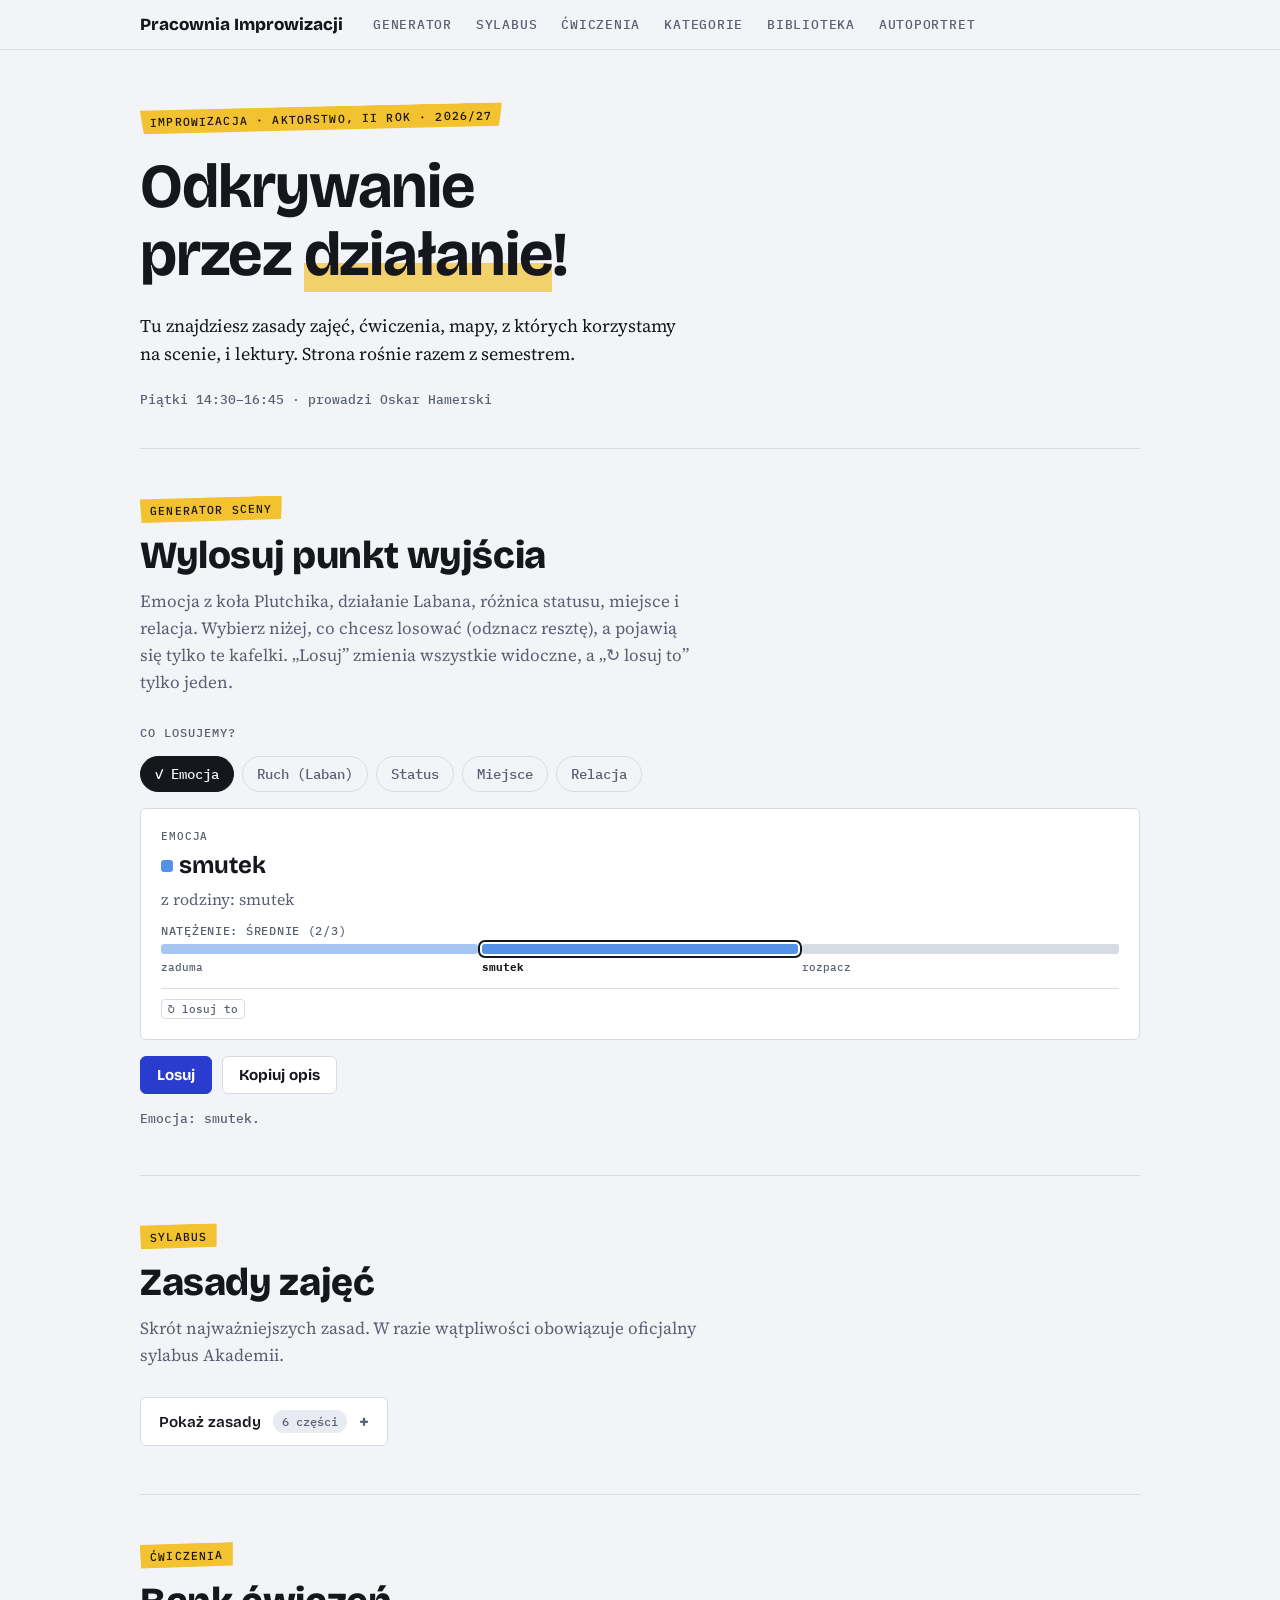
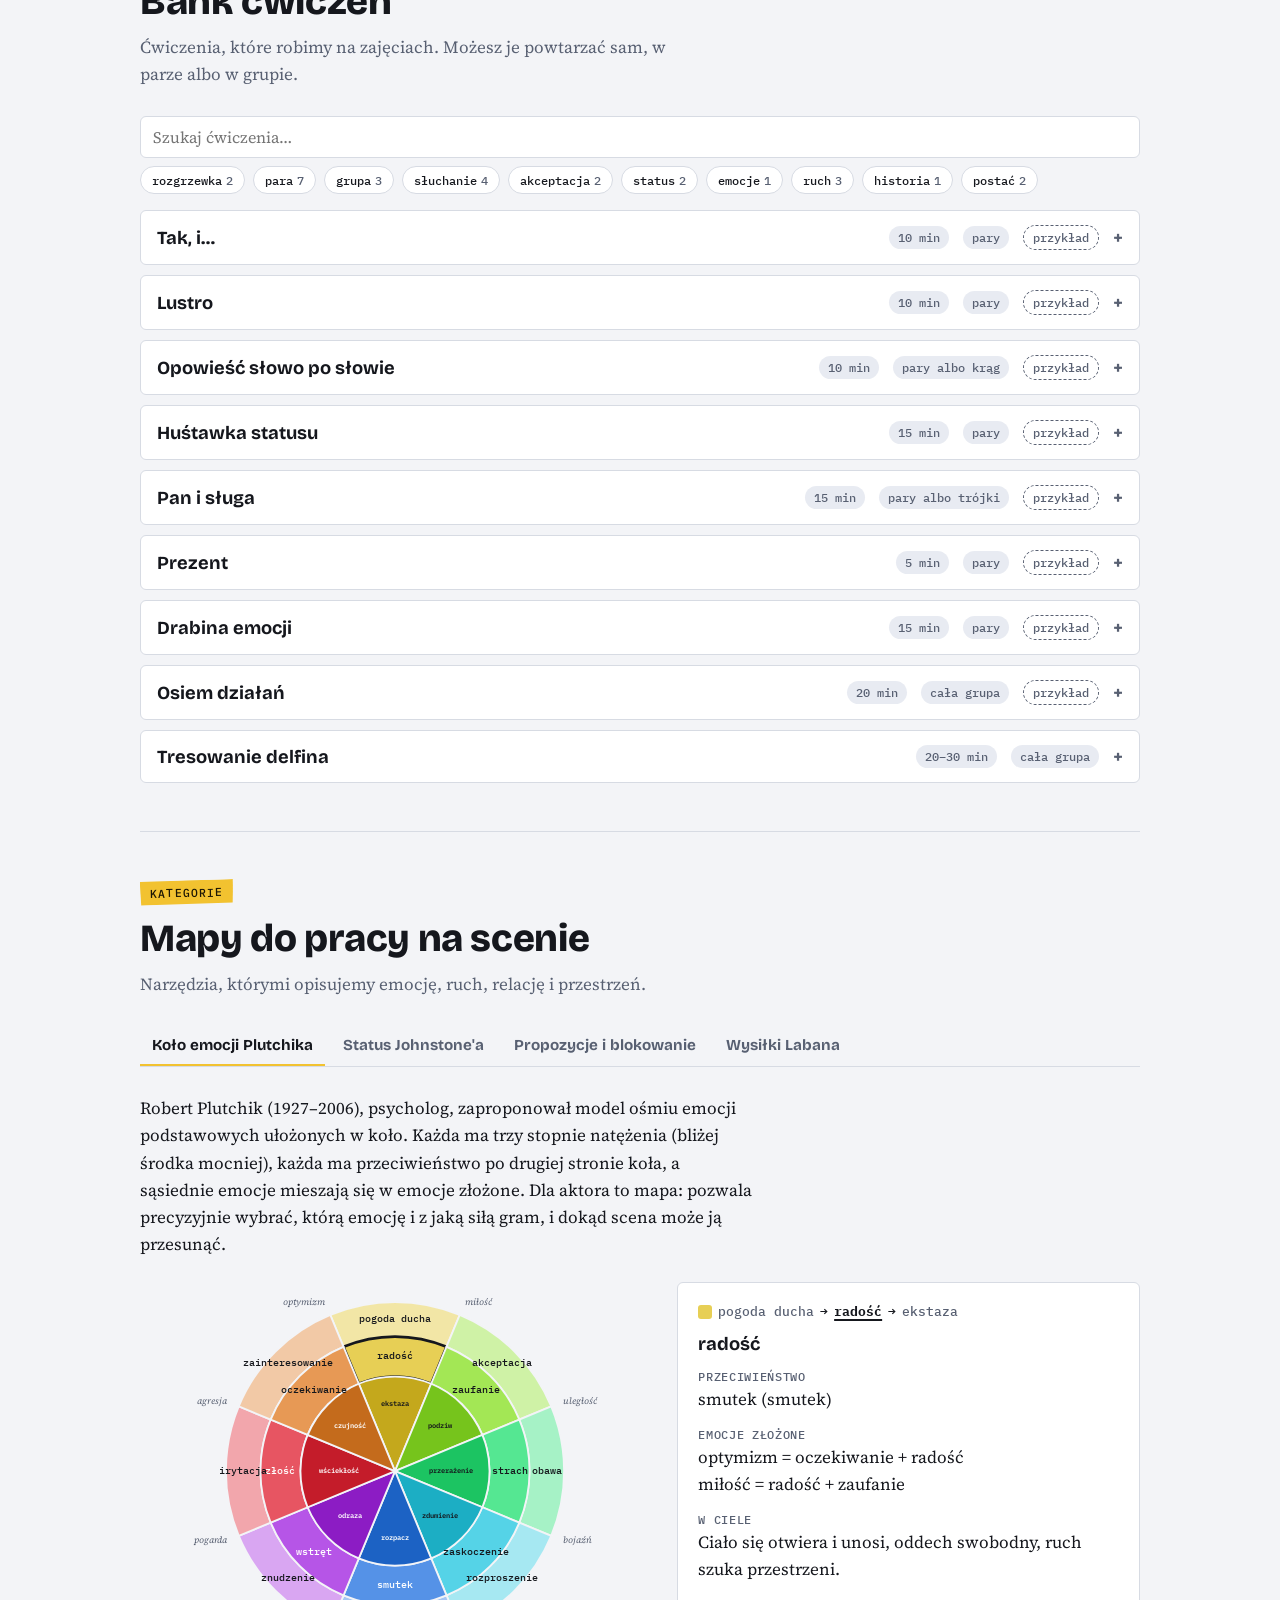
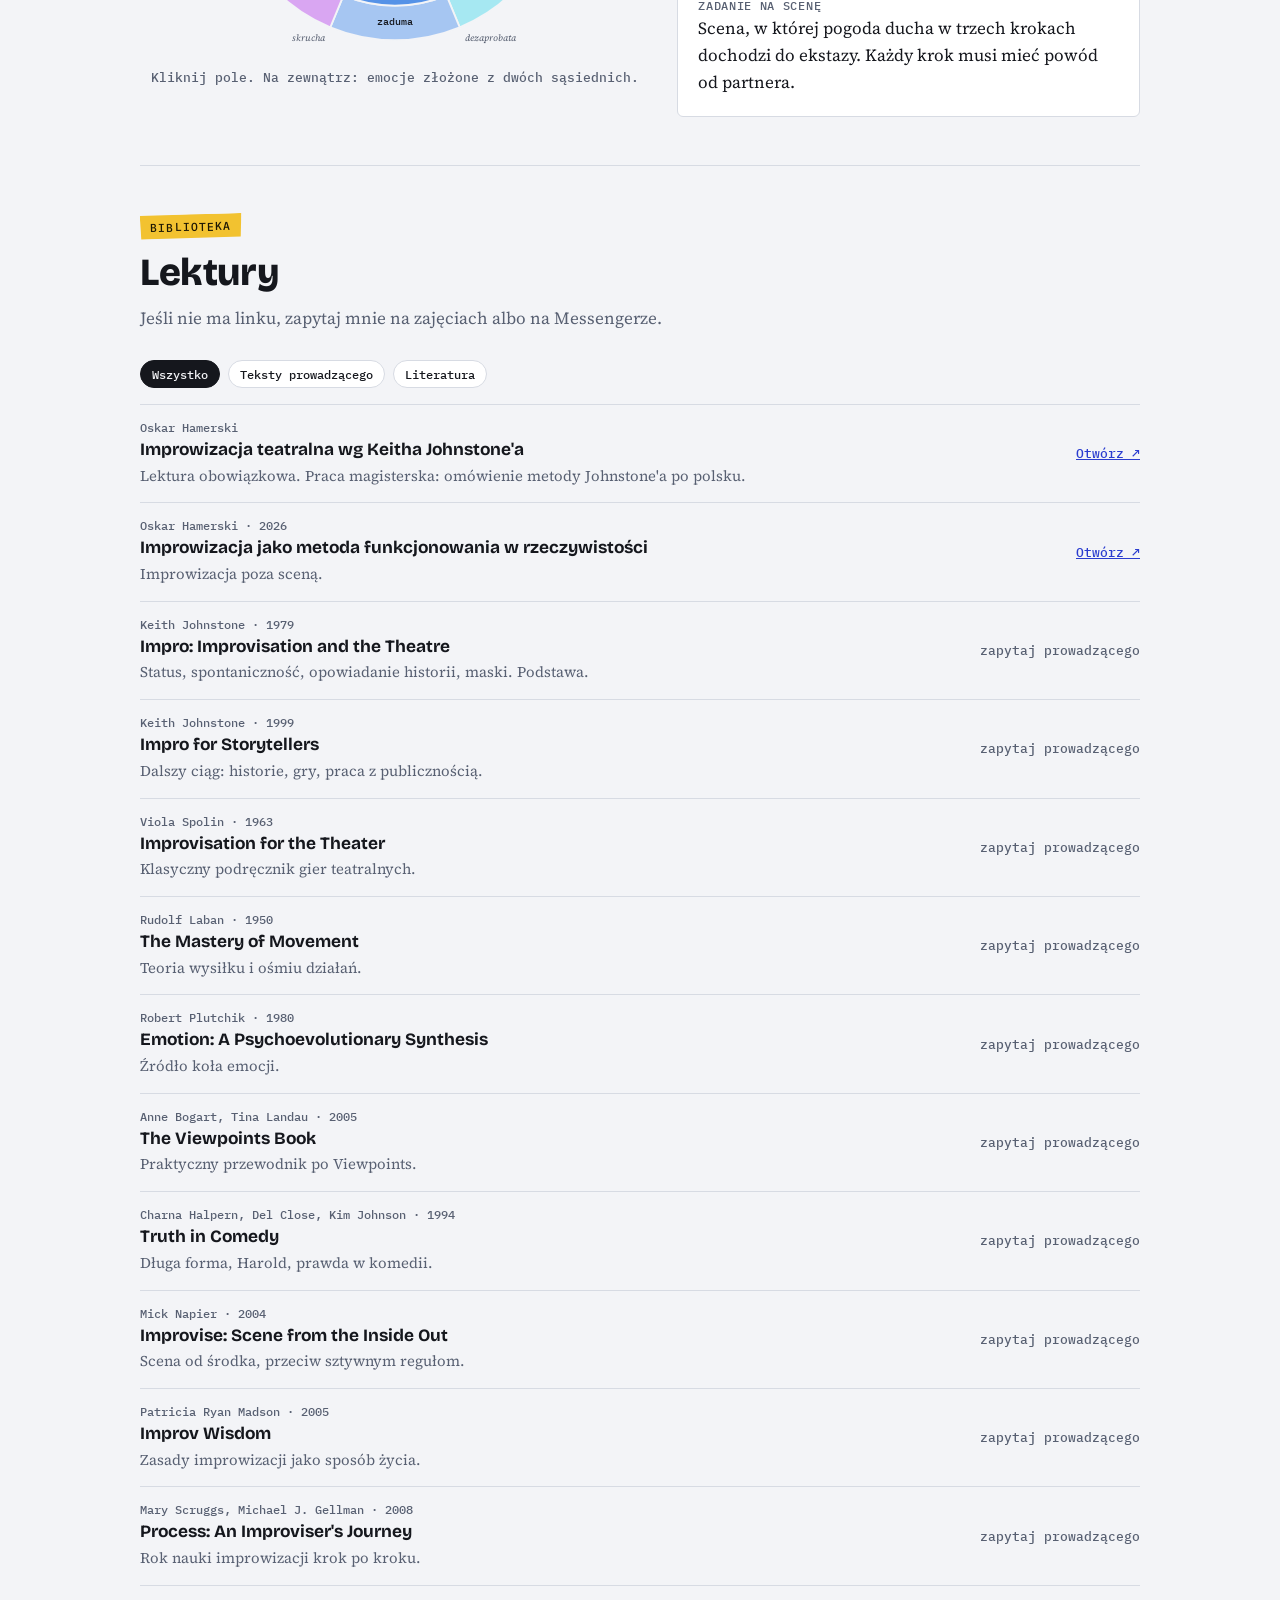
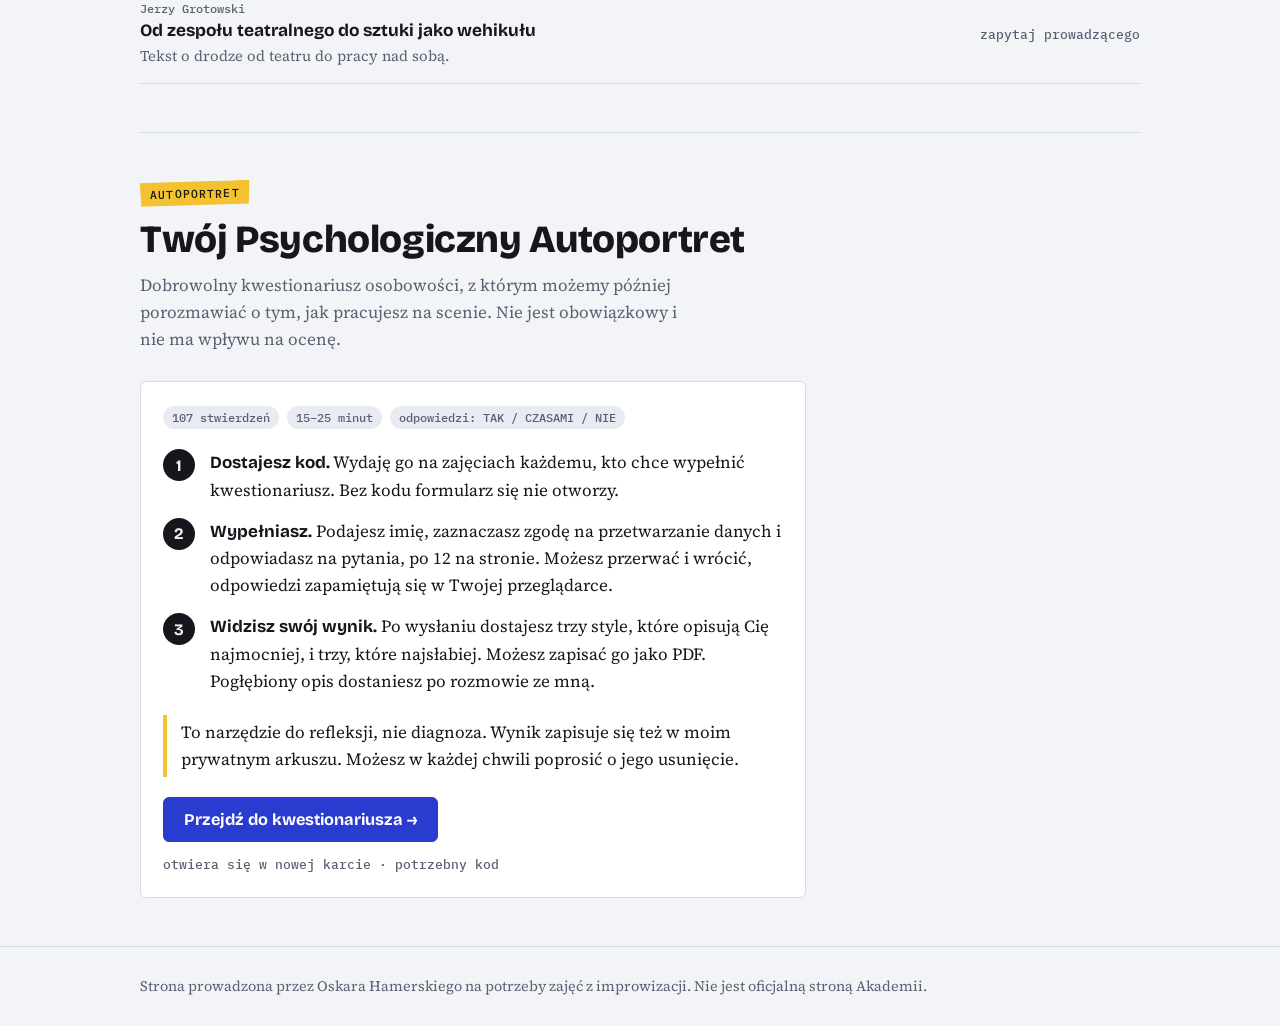
==== commit ed48cafd: "Kolor paska telefonu zgodny z trybem jasnym/ciemnym (theme-color z media) Co-Authored-By: Claude Son" ====
--- a/index.html
+++ b/index.html
@@ -5,7 +5,8 @@
 <meta name="viewport" content="width=device-width, initial-scale=1, viewport-fit=cover">
 <title>Pracownia Improwizacji</title>
 <meta name="description" content="Sylabus, ćwiczenia, kategorie i biblioteka zajęć z improwizacji prowadzonych przez Oskara Hamerskiego.">
-<meta name="theme-color" content="#f3f4f7">
+<meta name="theme-color" media="(prefers-color-scheme: light)" content="#f3f4f7">
+<meta name="theme-color" media="(prefers-color-scheme: dark)" content="#0f1115">
 <link rel="manifest" href="manifest.webmanifest">
 <link rel="icon" type="image/png" sizes="32x32" href="assets/ikony/favicon-32.png">
 <link rel="apple-touch-icon" href="assets/ikony/apple-touch-icon.png">
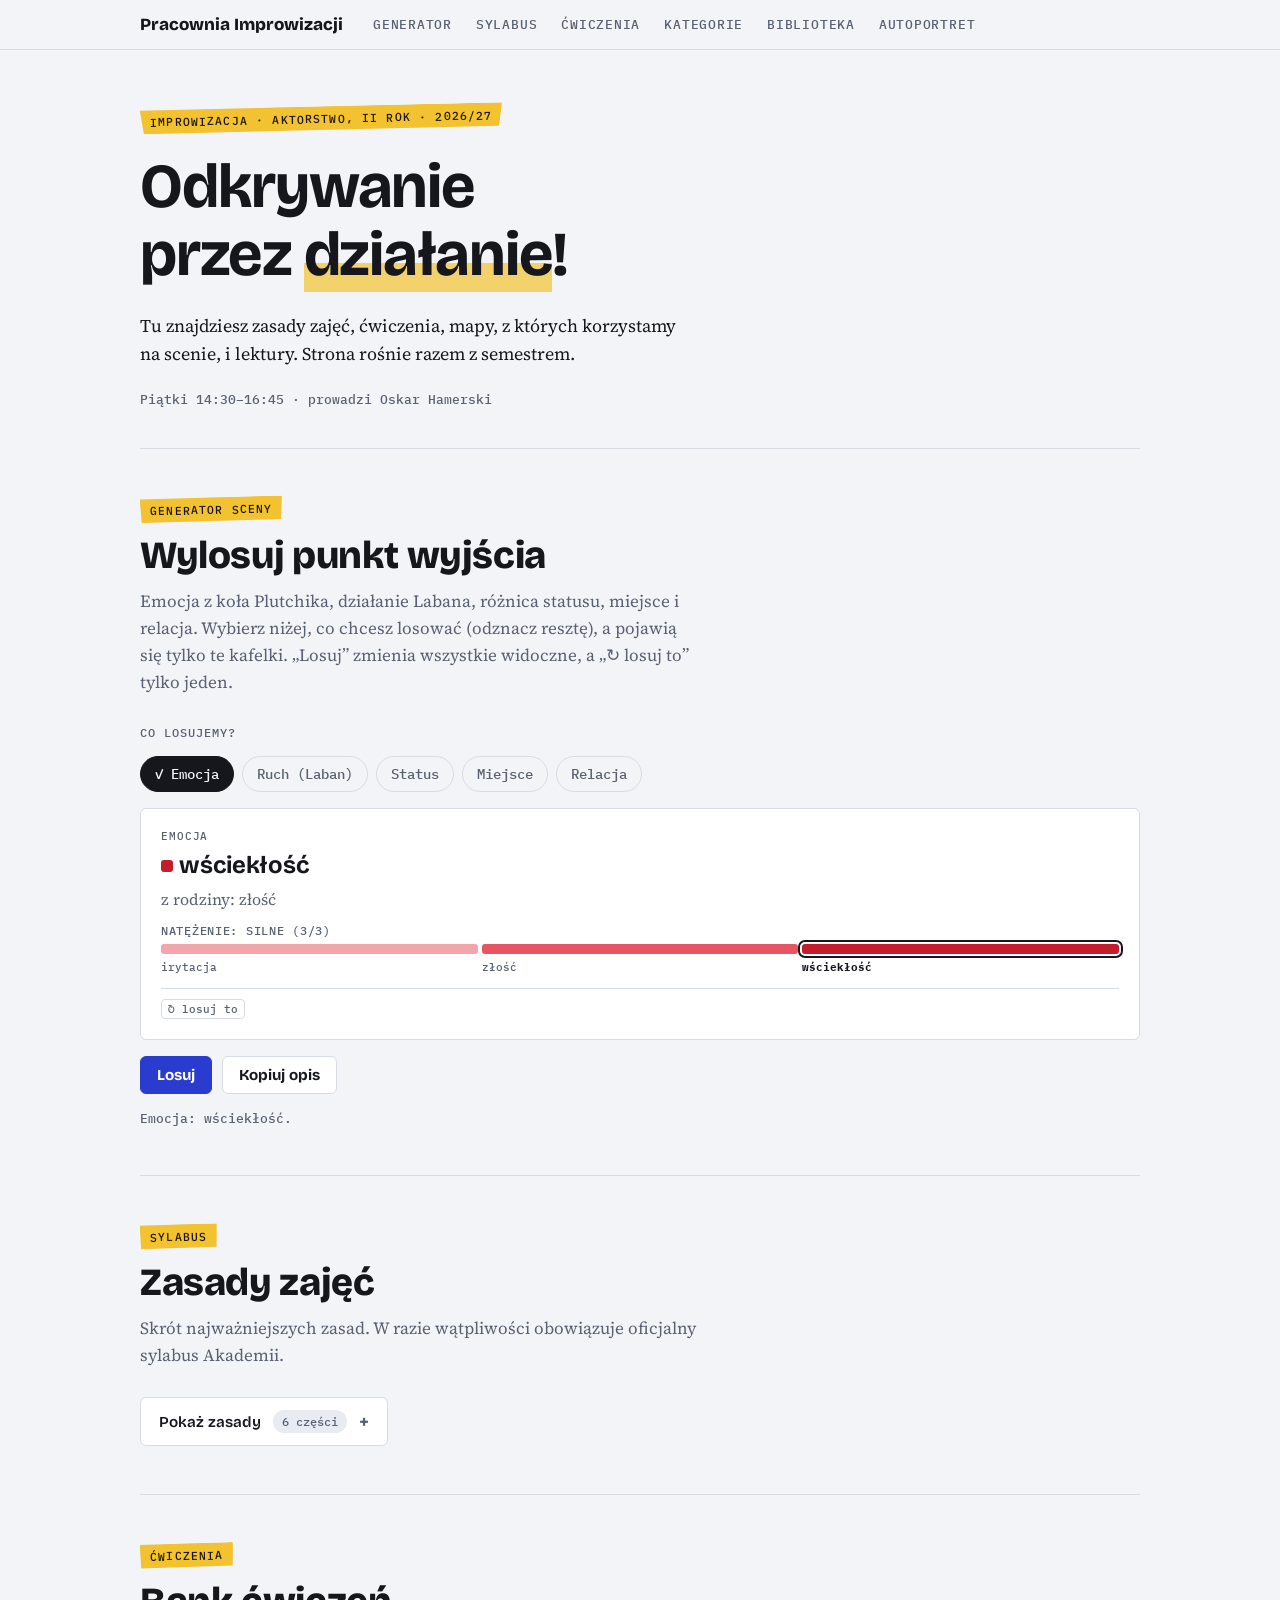
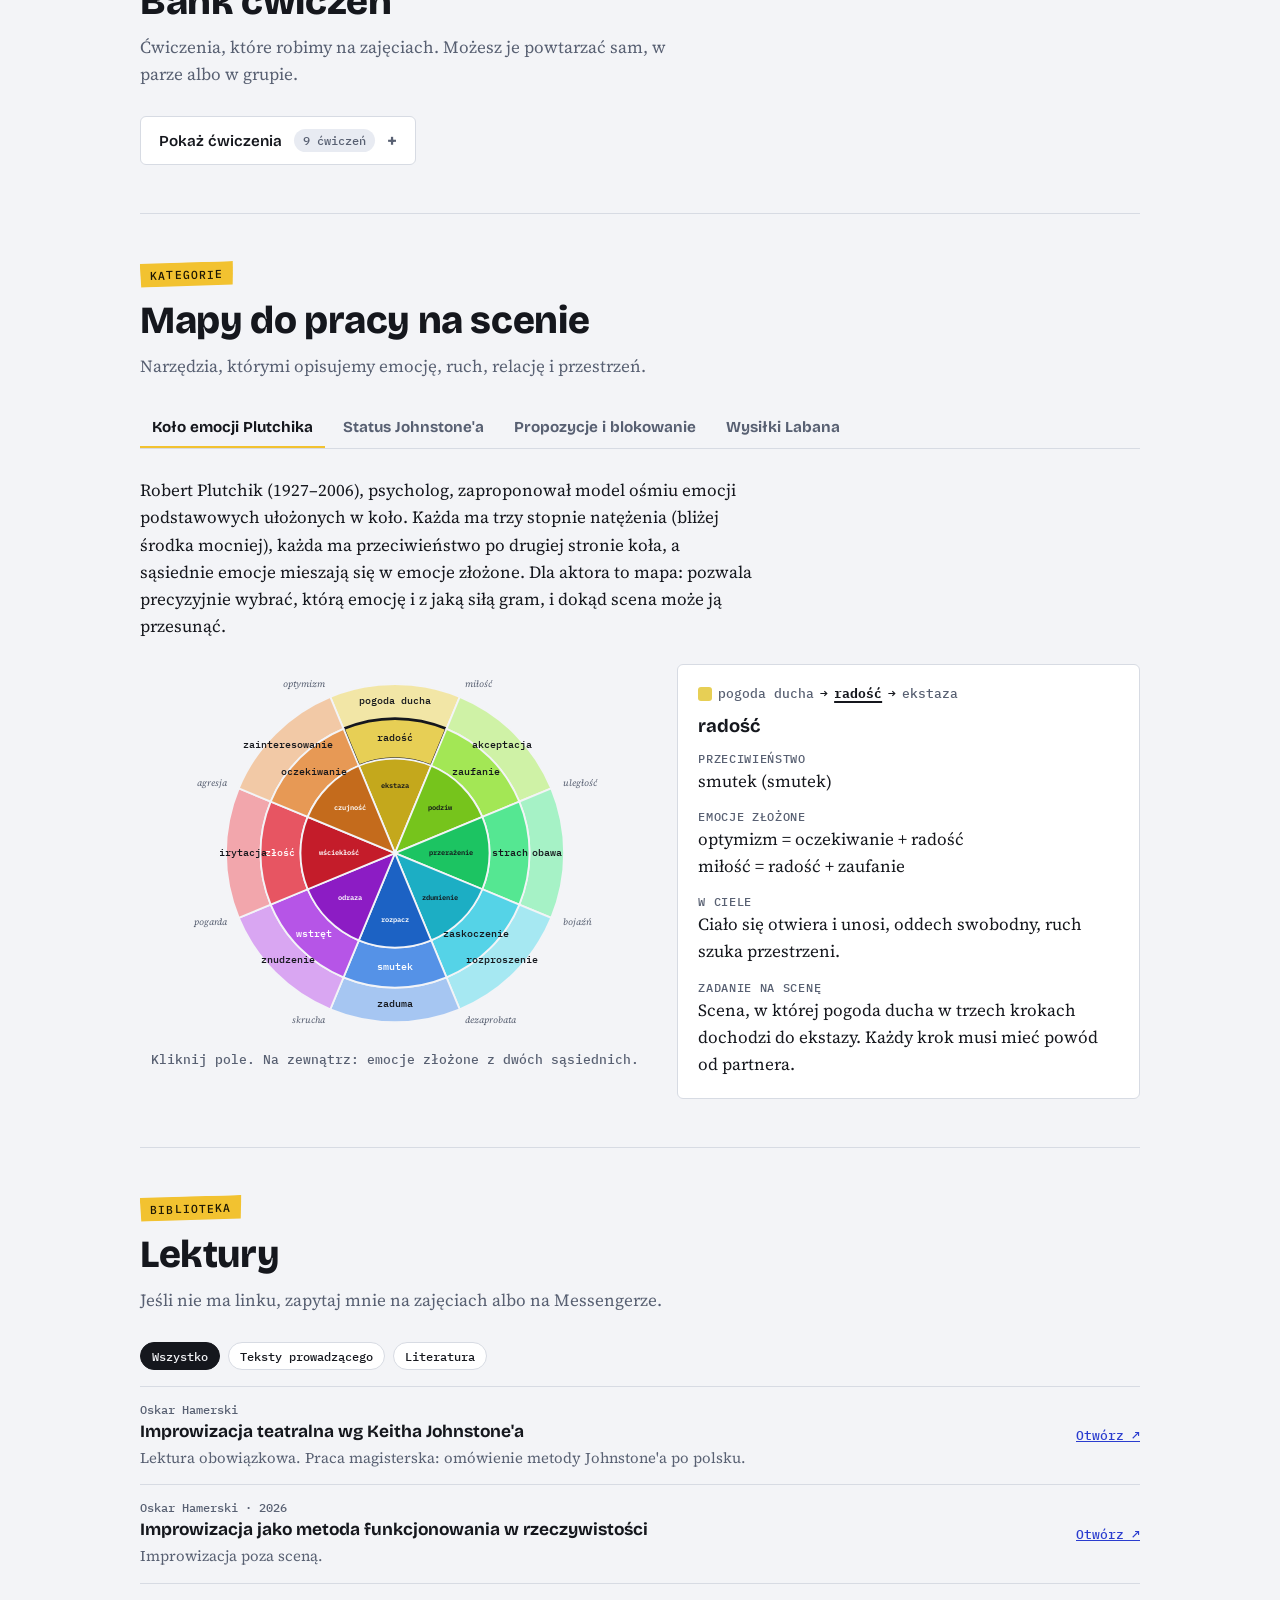
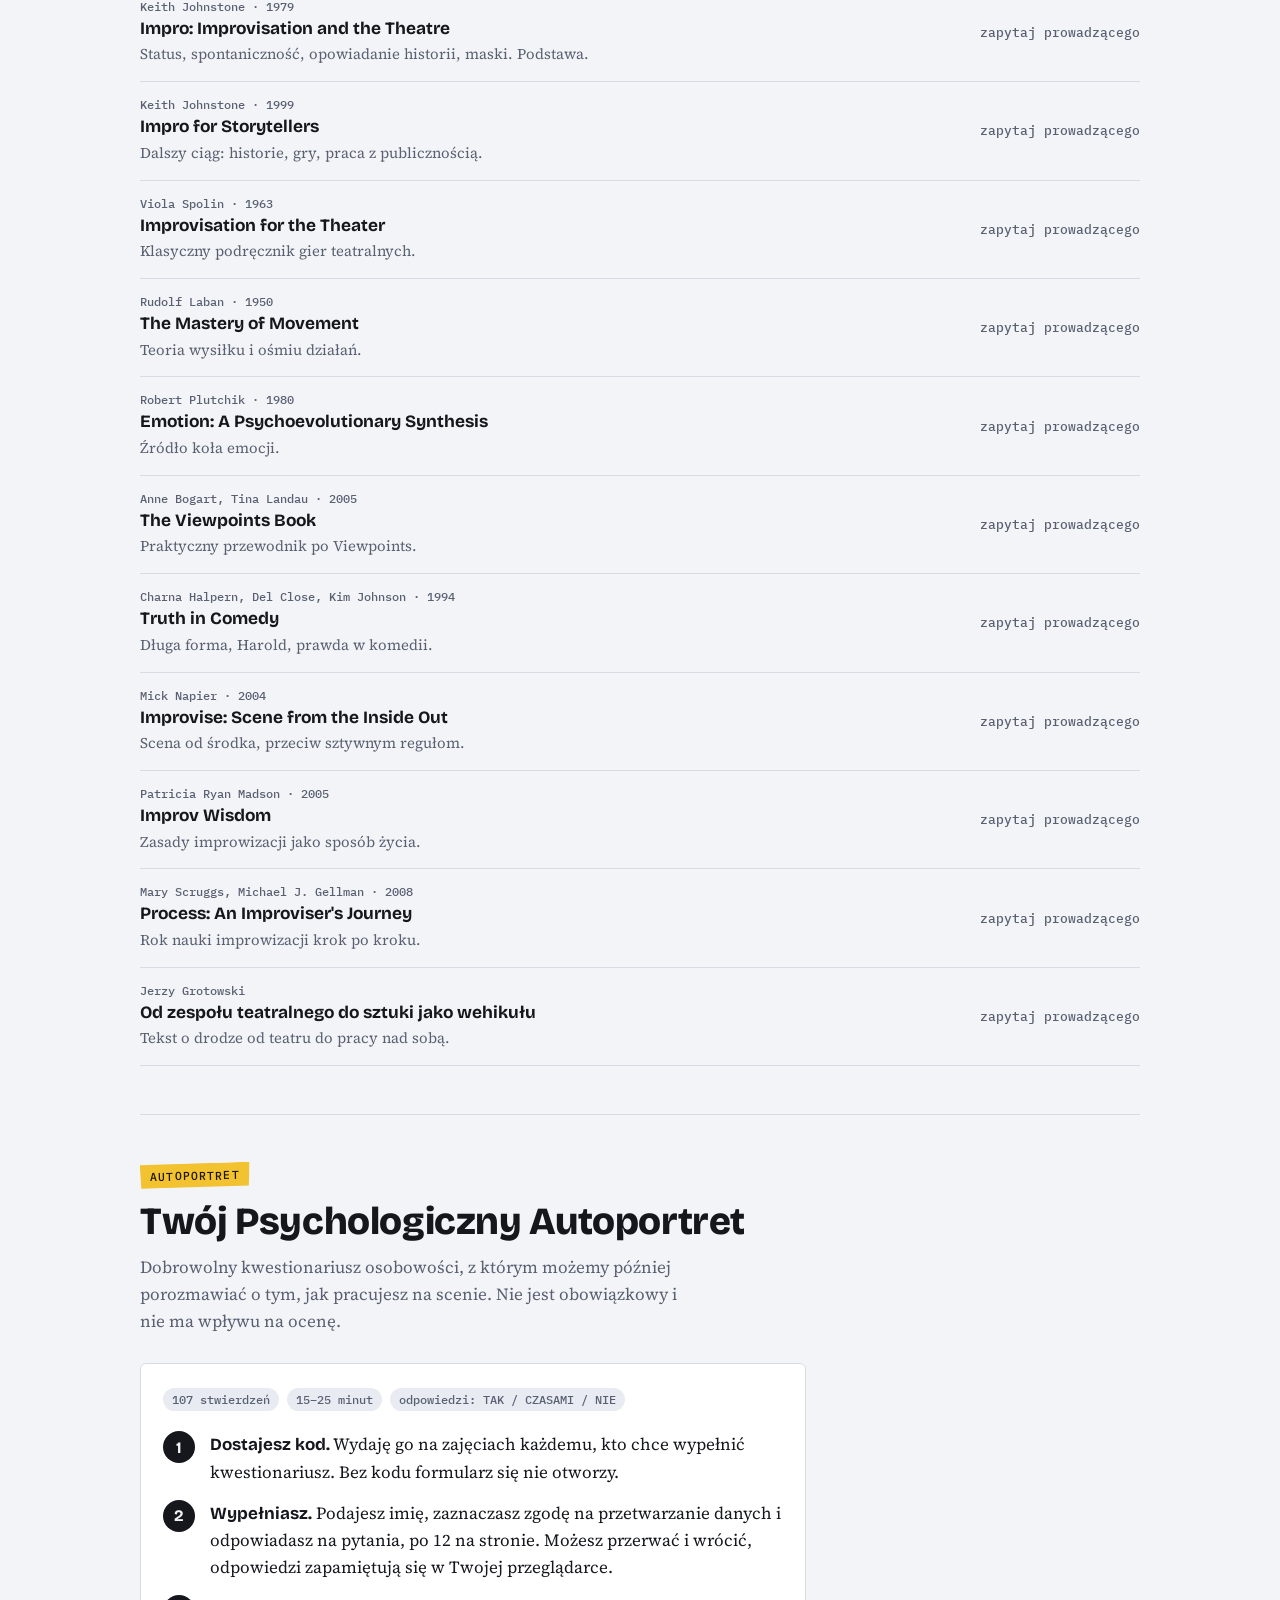
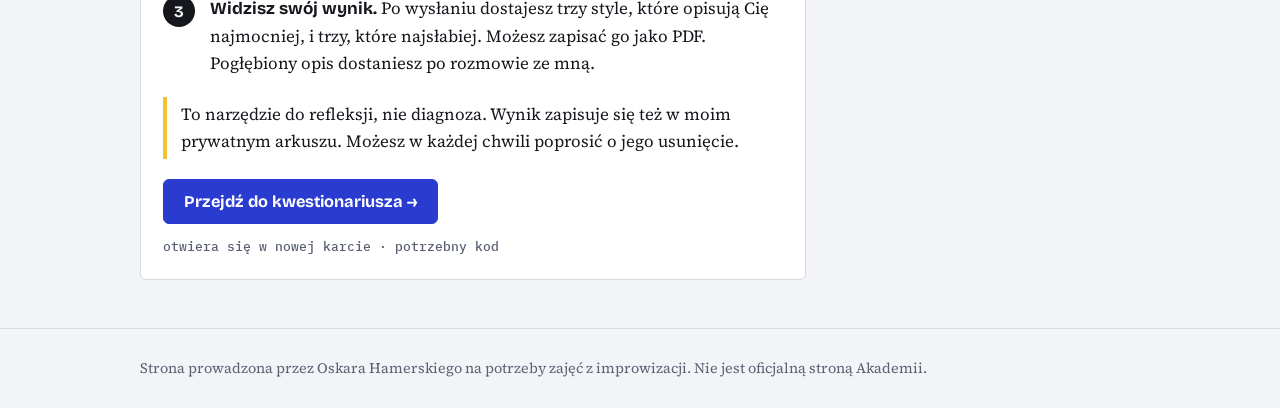
==== commit b30f5dc7: "Bank cwiczen zwiniety domyslnie (jak sylabus), wersja plikow v7 Co-Authored-By: Claude Sonnet 5.5 <n" ====
--- a/index.html
+++ b/index.html
@@ -14,7 +14,7 @@
 <link rel="preconnect" href="https://fonts.googleapis.com">
 <link rel="preconnect" href="https://fonts.gstatic.com" crossorigin>
 <link rel="stylesheet" href="https://fonts.googleapis.com/css2?family=Bricolage+Grotesque:opsz,wght@12..96,500;12..96,700;12..96,800&family=IBM+Plex+Mono:wght@500&family=Source+Serif+4:ital,opsz,wght@0,8..60,400;0,8..60,600;1,8..60,400&display=swap">
-<link rel="stylesheet" href="assets/style.css?v=6">
+<link rel="stylesheet" href="assets/style.css?v=7">
 </head>
 <body>
 <header class="top">
@@ -139,12 +139,12 @@
   </div>
 </footer>
 
-<script src="dane/sylabus.js?v=6"></script>
-<script src="dane/cwiczenia.js?v=6"></script>
-<script src="dane/gry.js?v=6"></script>
-<script src="dane/kategorie.js?v=6"></script>
-<script src="dane/biblioteka.js?v=6"></script>
-<script src="assets/app.js?v=6"></script>
+<script src="dane/sylabus.js?v=7"></script>
+<script src="dane/cwiczenia.js?v=7"></script>
+<script src="dane/gry.js?v=7"></script>
+<script src="dane/kategorie.js?v=7"></script>
+<script src="dane/biblioteka.js?v=7"></script>
+<script src="assets/app.js?v=7"></script>
 <script>if ("serviceWorker" in navigator) navigator.serviceWorker.register("sw.js");</script>
 </body>
 </html>
